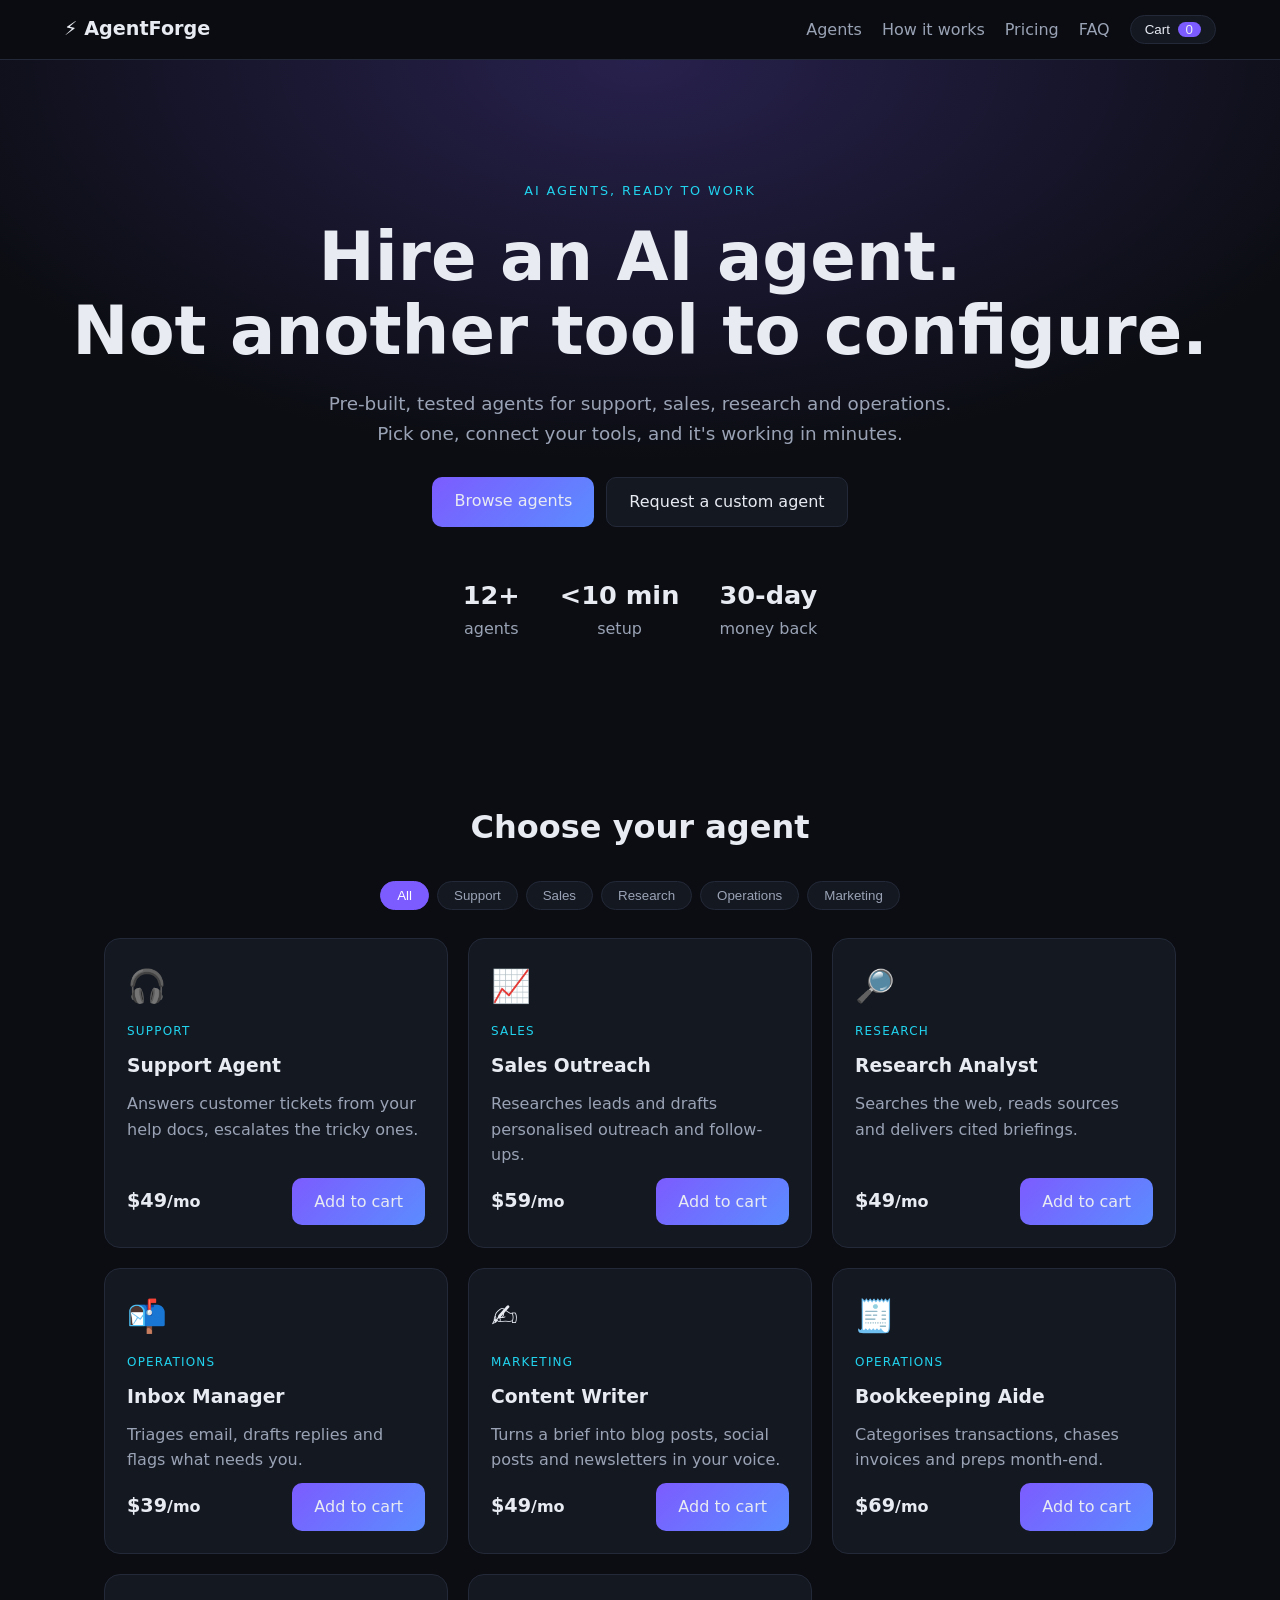
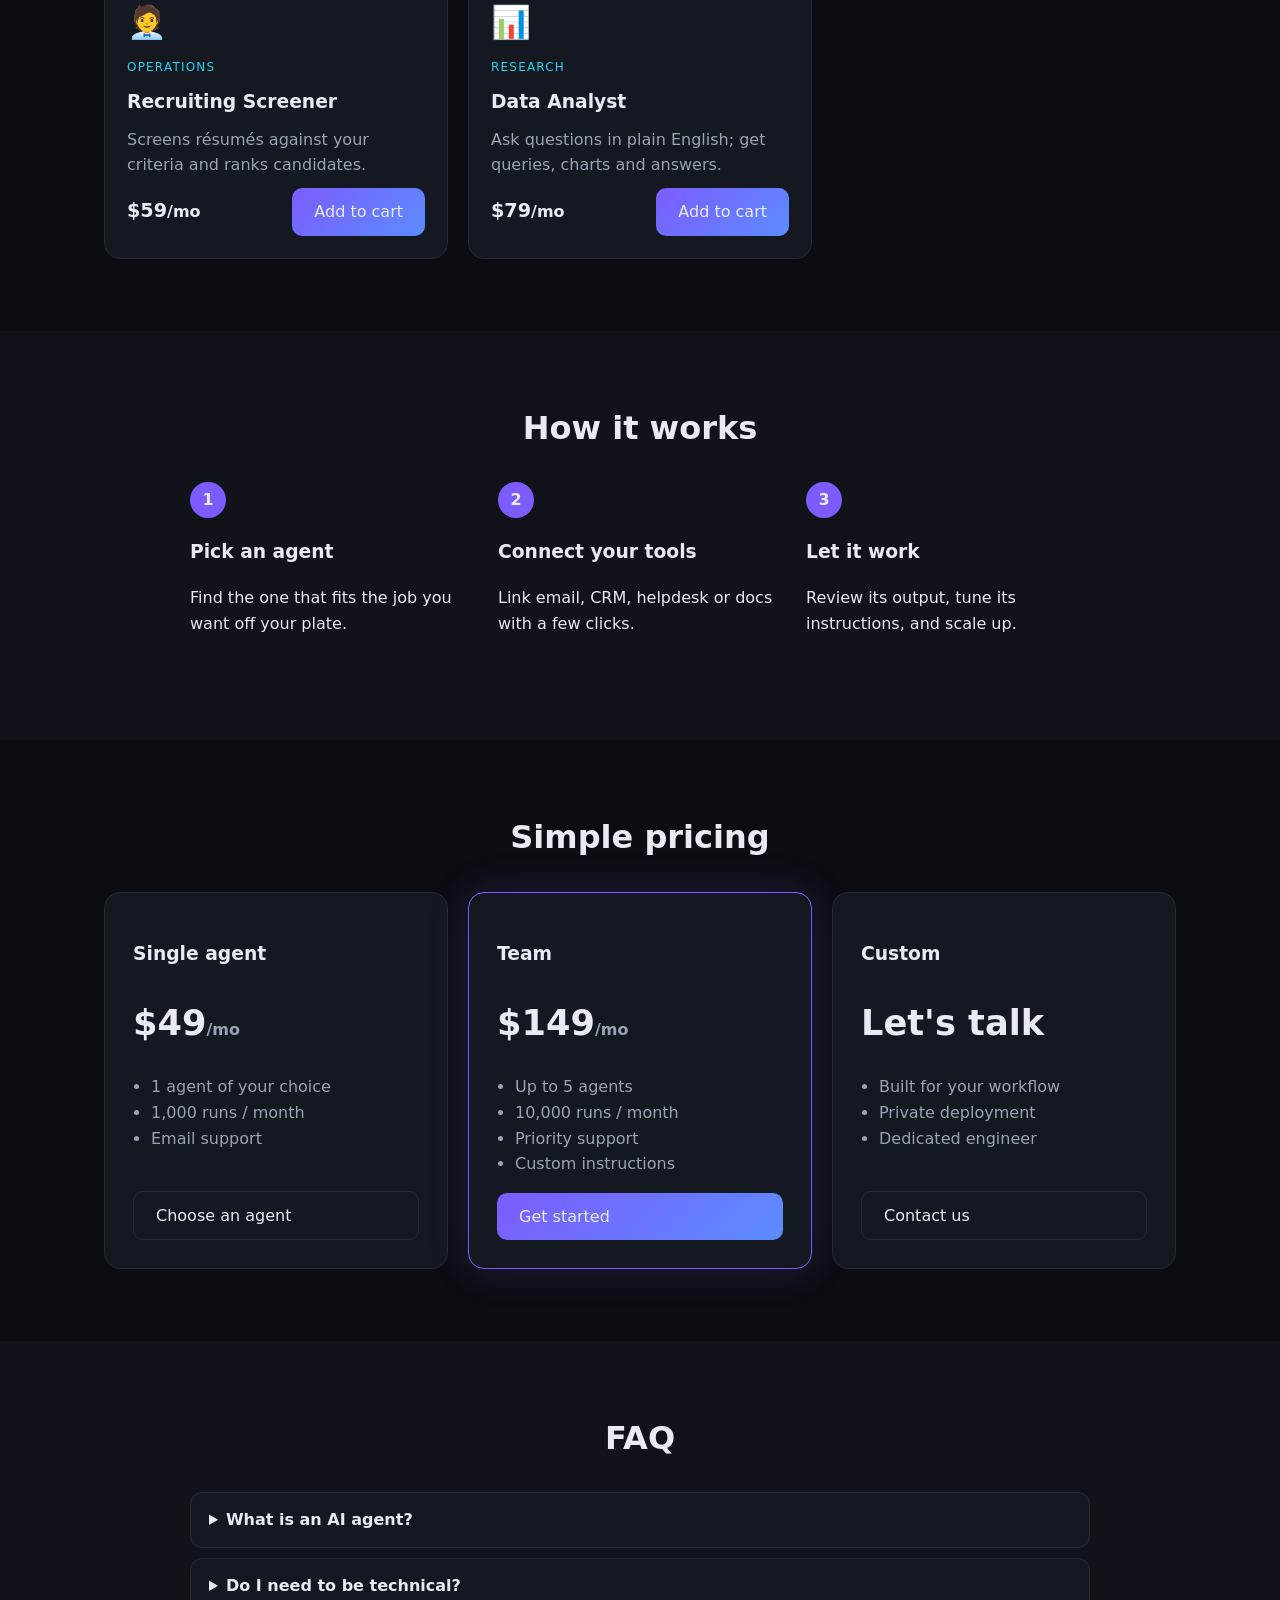
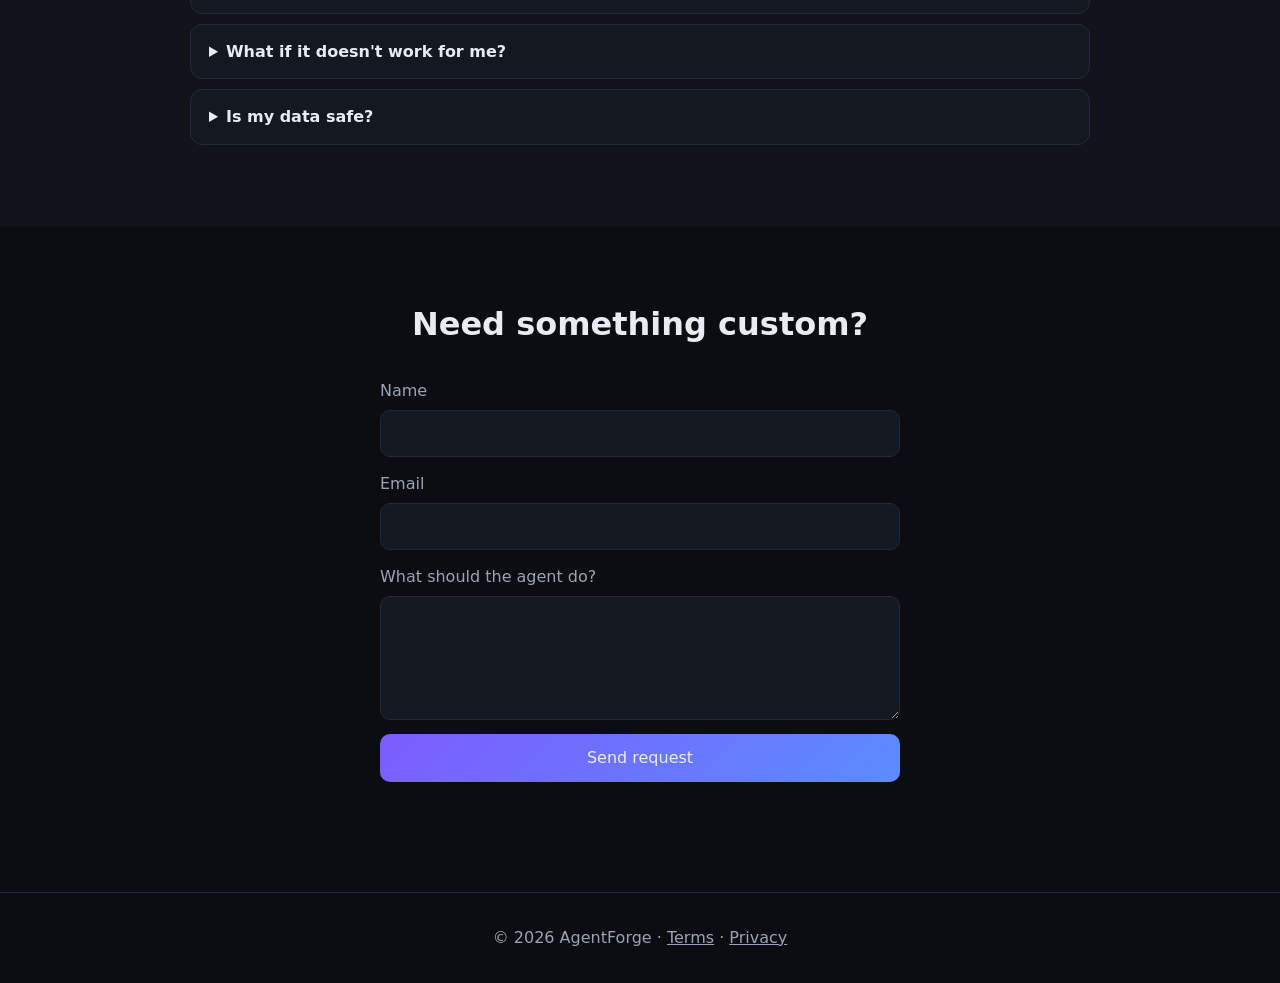
==== index.html @ 689aabd2 "Add AI agent storefront website Co-Authored-By: Claude Sonnet 5.5 <noreply@anthropic.com> Claude-Ses" ====
<!doctype html>
<html lang="en">
<head>
  <meta charset="utf-8">
  <meta name="viewport" content="width=device-width, initial-scale=1">
  <title>AgentForge — Ready-to-deploy AI agents</title>
  <meta name="description" content="Buy production-ready AI agents for support, sales, research and operations. Deploy in minutes.">
  <link rel="stylesheet" href="styles.css">
</head>
<body>
  <header class="nav">
    <a class="logo" href="#top">⚡ AgentForge</a>
    <nav>
      <a href="#agents">Agents</a>
      <a href="#how">How it works</a>
      <a href="#pricing">Pricing</a>
      <a href="#faq">FAQ</a>
      <button class="cart-btn" id="cartBtn" aria-label="Open cart">Cart <span id="cartCount">0</span></button>
    </nav>
  </header>

  <main id="top">
    <section class="hero">
      <p class="eyebrow">AI agents, ready to work</p>
      <h1>Hire an AI agent.<br>Not another tool to configure.</h1>
      <p class="lead">Pre-built, tested agents for support, sales, research and operations. Pick one, connect your tools, and it's working in minutes.</p>
      <div class="cta">
        <a class="btn primary" href="#agents">Browse agents</a>
        <a class="btn" href="#contact">Request a custom agent</a>
      </div>
      <ul class="stats">
        <li><strong>12+</strong> agents</li>
        <li><strong>&lt;10 min</strong> setup</li>
        <li><strong>30-day</strong> money back</li>
      </ul>
    </section>

    <section id="agents" class="section">
      <h2>Choose your agent</h2>
      <div class="filters" id="filters"></div>
      <div class="grid" id="grid"></div>
    </section>

    <section id="how" class="section alt">
      <h2>How it works</h2>
      <ol class="steps">
        <li><span>1</span><h3>Pick an agent</h3><p>Find the one that fits the job you want off your plate.</p></li>
        <li><span>2</span><h3>Connect your tools</h3><p>Link email, CRM, helpdesk or docs with a few clicks.</p></li>
        <li><span>3</span><h3>Let it work</h3><p>Review its output, tune its instructions, and scale up.</p></li>
      </ol>
    </section>

    <section id="pricing" class="section">
      <h2>Simple pricing</h2>
      <div class="plans">
        <article class="plan"><h3>Single agent</h3><p class="price">$49<small>/mo</small></p>
          <ul><li>1 agent of your choice</li><li>1,000 runs / month</li><li>Email support</li></ul>
          <a class="btn" href="#agents">Choose an agent</a></article>
        <article class="plan featured"><h3>Team</h3><p class="price">$149<small>/mo</small></p>
          <ul><li>Up to 5 agents</li><li>10,000 runs / month</li><li>Priority support</li><li>Custom instructions</li></ul>
          <a class="btn primary" href="#contact">Get started</a></article>
        <article class="plan"><h3>Custom</h3><p class="price">Let's talk</p>
          <ul><li>Built for your workflow</li><li>Private deployment</li><li>Dedicated engineer</li></ul>
          <a class="btn" href="#contact">Contact us</a></article>
      </div>
    </section>

    <section id="faq" class="section alt">
      <h2>FAQ</h2>
      <details><summary>What is an AI agent?</summary><p>Software that uses a language model to complete multi-step tasks on its own — reading a ticket, looking up an order, drafting and sending a reply — rather than just answering a single prompt.</p></details>
      <details><summary>Do I need to be technical?</summary><p>No. Setup is a guided form. For anything unusual, we'll help.</p></details>
      <details><summary>What if it doesn't work for me?</summary><p>Every purchase has a 30-day money-back guarantee.</p></details>
      <details><summary>Is my data safe?</summary><p>Your data is encrypted in transit and at rest and is never used to train models.</p></details>
    </section>

    <section id="contact" class="section">
      <h2>Need something custom?</h2>
      <form id="contactForm" class="form" action="https://formspree.io/f/YOUR_FORM_ID" method="POST">
        <label>Name <input name="name" required></label>
        <label>Email <input type="email" name="email" required></label>
        <label>What should the agent do? <textarea name="message" rows="4" required></textarea></label>
        <button class="btn primary" type="submit">Send request</button>
        <p class="note" id="formNote" role="status"></p>
      </form>
    </section>
  </main>

  <footer class="footer">© <span id="year"></span> AgentForge · <a href="#">Terms</a> · <a href="#">Privacy</a></footer>

  <aside class="drawer" id="drawer" aria-hidden="true">
    <div class="drawer-head"><h3>Your cart</h3><button id="closeCart" aria-label="Close cart">✕</button></div>
    <ul id="cartItems"></ul>
    <div class="drawer-foot">
      <p>Total: <strong id="cartTotal">$0</strong>/mo</p>
      <button class="btn primary" id="checkout">Checkout</button>
    </div>
  </aside>
  <div class="scrim" id="scrim"></div>

  <script src="app.js"></script>
</body>
</html>
---- styles.css ----
:root{--bg:#0b0d12;--panel:#141821;--alt:#10131a;--text:#e8ebf2;--muted:#9aa3b5;--accent:#7c5cff;--accent2:#22d3ee;--border:#232938}
*{box-sizing:border-box}
html{scroll-behavior:smooth}
body{margin:0;font:16px/1.6 system-ui,-apple-system,Segoe UI,Roboto,sans-serif;background:var(--bg);color:var(--text)}
a{color:inherit}
.nav{position:sticky;top:0;z-index:20;display:flex;justify-content:space-between;align-items:center;padding:14px 5vw;background:rgba(11,13,18,.85);backdrop-filter:blur(10px);border-bottom:1px solid var(--border)}
.nav nav{display:flex;gap:20px;align-items:center}
.nav nav a{text-decoration:none;color:var(--muted)}
.nav nav a:hover{color:var(--text)}
.logo{font-weight:700;text-decoration:none;font-size:1.2rem}
.cart-btn{background:var(--panel);color:var(--text);border:1px solid var(--border);border-radius:999px;padding:6px 14px;cursor:pointer}
.cart-btn span{background:var(--accent);border-radius:999px;padding:0 8px;margin-left:4px}
.hero{text-align:center;padding:12vh 5vw 8vh;background:radial-gradient(60% 60% at 50% 0,rgba(124,92,255,.25),transparent)}
.eyebrow{color:var(--accent2);text-transform:uppercase;letter-spacing:.15em;font-size:.8rem}
h1{font-size:clamp(2.2rem,6vw,4.2rem);line-height:1.1;margin:.3em 0}
.lead{max-width:640px;margin:0 auto 1.6em;color:var(--muted);font-size:1.15rem}
.cta{display:flex;gap:12px;justify-content:center;flex-wrap:wrap}
.btn{display:inline-block;padding:11px 22px;border-radius:10px;border:1px solid var(--border);background:var(--panel);color:var(--text);text-decoration:none;font:inherit;cursor:pointer}
.btn:hover{border-color:var(--accent)}
.btn.primary{background:linear-gradient(135deg,var(--accent),#5b8cff);border:0}
.stats{list-style:none;display:flex;gap:40px;justify-content:center;padding:0;margin-top:48px;color:var(--muted);flex-wrap:wrap}
.stats strong{display:block;font-size:1.6rem;color:var(--text)}
.section{padding:72px 5vw;max-width:1200px;margin:0 auto}
.section.alt{max-width:none;background:var(--alt)}
.section.alt>*{max-width:900px;margin-left:auto;margin-right:auto}
h2{font-size:2rem;margin:0 0 28px;text-align:center}
.filters{display:flex;gap:8px;justify-content:center;flex-wrap:wrap;margin-bottom:28px}
.chip{background:var(--panel);color:var(--muted);border:1px solid var(--border);border-radius:999px;padding:6px 16px;cursor:pointer}
.chip.active{background:var(--accent);color:#fff;border-color:var(--accent)}
.grid{display:grid;grid-template-columns:repeat(auto-fill,minmax(260px,1fr));gap:20px}
.card{background:var(--panel);border:1px solid var(--border);border-radius:16px;padding:22px;display:flex;flex-direction:column;gap:10px;transition:.2s}
.card:hover{transform:translateY(-3px);border-color:var(--accent)}
.card .icon{font-size:2rem}
.card h3{margin:0}
.card p{margin:0;color:var(--muted);flex:1}
.tag{font-size:.75rem;color:var(--accent2);text-transform:uppercase;letter-spacing:.1em}
.card footer{display:flex;justify-content:space-between;align-items:center}
.card .price{font-weight:700;font-size:1.2rem}
.steps{list-style:none;padding:0;display:grid;grid-template-columns:repeat(auto-fit,minmax(220px,1fr));gap:24px}
.steps span{display:inline-grid;place-items:center;width:36px;height:36px;border-radius:50%;background:var(--accent);font-weight:700}
.plans{display:grid;grid-template-columns:repeat(auto-fit,minmax(250px,1fr));gap:20px}
.plan{background:var(--panel);border:1px solid var(--border);border-radius:16px;padding:28px;display:flex;flex-direction:column}
.plan.featured{border-color:var(--accent);box-shadow:0 0 40px rgba(124,92,255,.2)}
.plan .price{font-size:2.2rem;font-weight:700;margin:.2em 0}
.plan small{font-size:1rem;color:var(--muted)}
.plan ul{padding-left:18px;color:var(--muted);flex:1}
details{background:var(--panel);border:1px solid var(--border);border-radius:12px;padding:14px 18px;margin-bottom:10px}
summary{cursor:pointer;font-weight:600}
.form{max-width:520px;margin:0 auto;display:grid;gap:14px}
label{display:grid;gap:6px;color:var(--muted)}
input,textarea{background:var(--panel);border:1px solid var(--border);border-radius:10px;padding:10px 12px;color:var(--text);font:inherit}
input:focus,textarea:focus{outline:2px solid var(--accent);border-color:transparent}
.note{margin:0;min-height:1.5em;color:var(--accent2)}
.footer{text-align:center;padding:32px;color:var(--muted);border-top:1px solid var(--border)}
.drawer{position:fixed;top:0;right:0;height:100%;width:min(380px,100%);background:var(--panel);border-left:1px solid var(--border);z-index:40;transform:translateX(100%);transition:.25s;display:flex;flex-direction:column;padding:20px}
.drawer.open{transform:none}
.drawer-head{display:flex;justify-content:space-between;align-items:center}
.drawer-head button{background:none;border:0;color:var(--text);font-size:1.2rem;cursor:pointer}
.drawer ul{list-style:none;padding:0;flex:1;overflow:auto}
.drawer li{display:flex;justify-content:space-between;gap:8px;padding:10px 0;border-bottom:1px solid var(--border)}
.drawer li button{background:none;border:0;color:var(--muted);cursor:pointer}
.drawer-foot .btn{width:100%}
.scrim{position:fixed;inset:0;background:rgba(0,0,0,.5);z-index:30;opacity:0;pointer-events:none;transition:.25s}
.scrim.show{opacity:1;pointer-events:auto}
@media(max-width:640px){.nav nav a{display:none}}
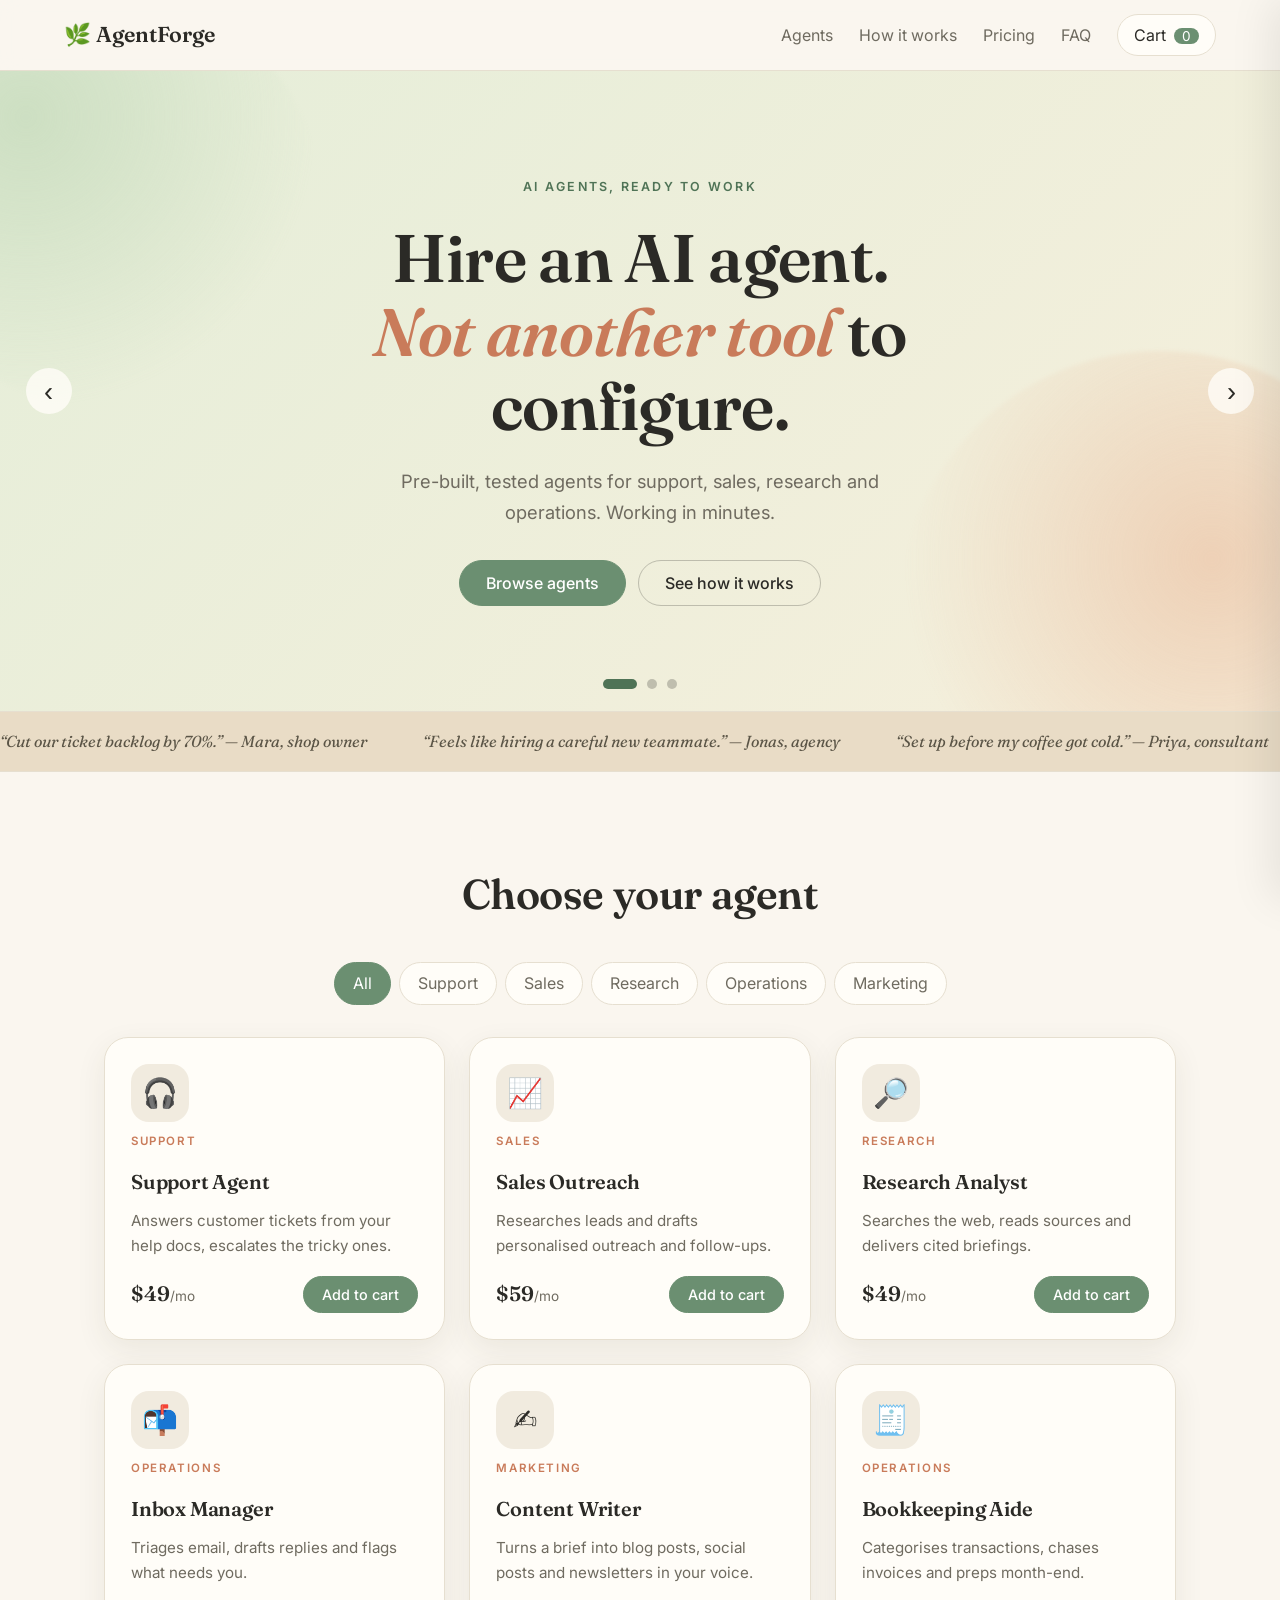
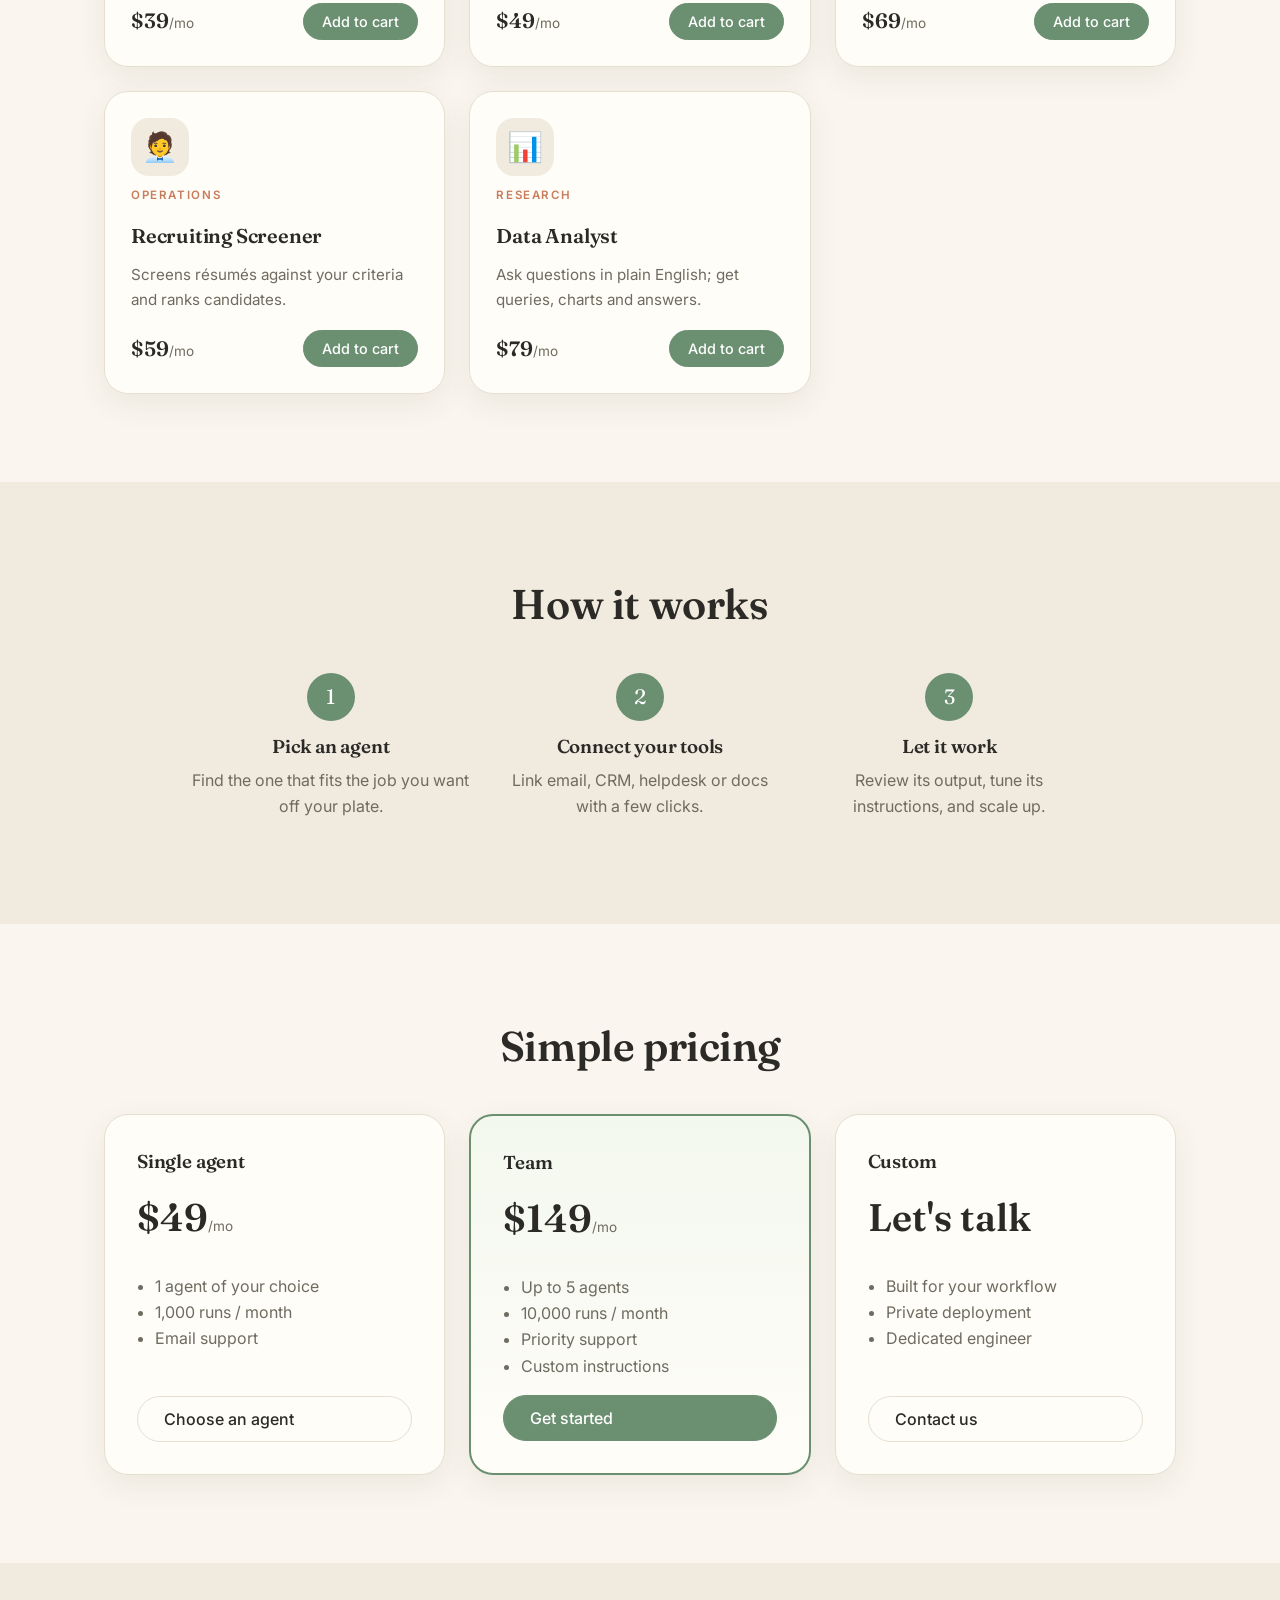
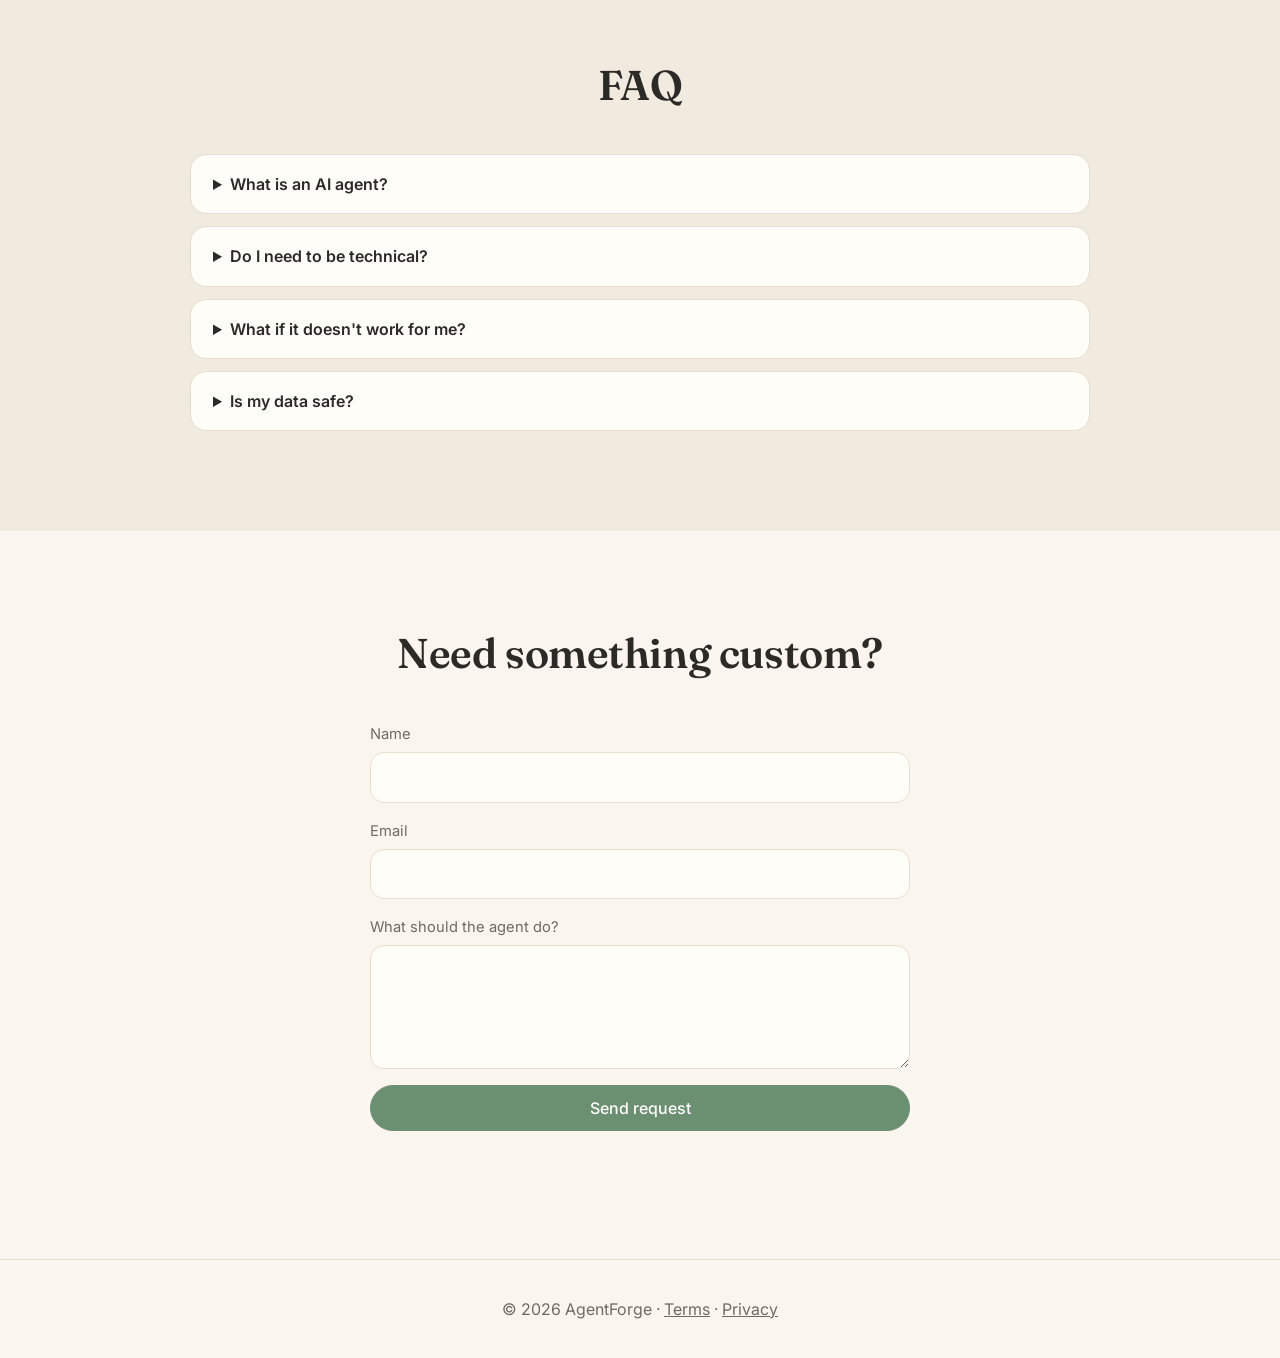
==== commit edd67ec8: "Redesign with natural palette, moving hero slider, marquee and scroll reveals Co-Authored-By: Claude" ====
--- a/index.html
+++ b/index.html
@@ -5,11 +5,13 @@
   <meta name="viewport" content="width=device-width, initial-scale=1">
   <title>AgentForge — Ready-to-deploy AI agents</title>
   <meta name="description" content="Buy production-ready AI agents for support, sales, research and operations. Deploy in minutes.">
+  <link rel="preconnect" href="https://fonts.googleapis.com">
+  <link href="https://fonts.googleapis.com/css2?family=Fraunces:opsz,wght@9..144,400;9..144,600&family=Inter:wght@400;500;600&display=swap" rel="stylesheet">
   <link rel="stylesheet" href="styles.css">
 </head>
 <body>
   <header class="nav">
-    <a class="logo" href="#top">⚡ AgentForge</a>
+    <a class="logo" href="#top">🌿 AgentForge</a>
     <nav>
       <a href="#agents">Agents</a>
       <a href="#how">How it works</a>
@@ -20,28 +22,61 @@
   </header>
 
   <main id="top">
-    <section class="hero">
-      <p class="eyebrow">AI agents, ready to work</p>
-      <h1>Hire an AI agent.<br>Not another tool to configure.</h1>
-      <p class="lead">Pre-built, tested agents for support, sales, research and operations. Pick one, connect your tools, and it's working in minutes.</p>
-      <div class="cta">
-        <a class="btn primary" href="#agents">Browse agents</a>
-        <a class="btn" href="#contact">Request a custom agent</a>
+    <section class="slider" id="slider" aria-roledescription="carousel" aria-label="Featured">
+      <div class="slides">
+        <div class="slide s1 active">
+          <div class="blob b1"></div><div class="blob b2"></div>
+          <div class="slide-inner">
+            <p class="eyebrow">AI agents, ready to work</p>
+            <h1>Hire an AI agent.<br><em>Not another tool</em> to configure.</h1>
+            <p class="lead">Pre-built, tested agents for support, sales, research and operations. Working in minutes.</p>
+            <div class="cta"><a class="btn primary" href="#agents">Browse agents</a><a class="btn ghost" href="#how">See how it works</a></div>
+          </div>
+        </div>
+        <div class="slide s2">
+          <div class="blob b1"></div><div class="blob b2"></div>
+          <div class="slide-inner">
+            <p class="eyebrow">Gentle on your time</p>
+            <h1>Let the busywork<br><em>grow quietly</em> in the background.</h1>
+            <p class="lead">Inbox triage, bookkeeping, outreach and research — handled while you focus on the work you love.</p>
+            <div class="cta"><a class="btn primary" href="#pricing">View pricing</a></div>
+          </div>
+        </div>
+        <div class="slide s3">
+          <div class="blob b1"></div><div class="blob b2"></div>
+          <div class="slide-inner">
+            <p class="eyebrow">Made for you</p>
+            <h1>Need something<br><em>one of a kind?</em></h1>
+            <p class="lead">We'll shape a custom agent around your workflow, your tools and your voice.</p>
+            <div class="cta"><a class="btn primary" href="#contact">Request a custom agent</a></div>
+          </div>
+        </div>
       </div>
-      <ul class="stats">
-        <li><strong>12+</strong> agents</li>
-        <li><strong>&lt;10 min</strong> setup</li>
-        <li><strong>30-day</strong> money back</li>
-      </ul>
+      <button class="arrow prev" aria-label="Previous slide">‹</button>
+      <button class="arrow next" aria-label="Next slide">›</button>
+      <div class="dots" id="dots"></div>
     </section>
 
-    <section id="agents" class="section">
+    <div class="marquee reveal" aria-label="What customers say">
+      <div class="track">
+        <span>“Cut our ticket backlog by 70%.” — Mara, shop owner</span>
+        <span>“Feels like hiring a careful new teammate.” — Jonas, agency</span>
+        <span>“Set up before my coffee got cold.” — Priya, consultant</span>
+        <span>“Our month-end close takes an hour now.” — Tom, bookkeeper</span>
+        <span>“Cut our ticket backlog by 70%.” — Mara, shop owner</span>
+        <span>“Feels like hiring a careful new teammate.” — Jonas, agency</span>
+        <span>“Set up before my coffee got cold.” — Priya, consultant</span>
+        <span>“Our month-end close takes an hour now.” — Tom, bookkeeper</span>
+      </div>
+    </div>
+
+    <section id="agents" class="section reveal">
       <h2>Choose your agent</h2>
       <div class="filters" id="filters"></div>
       <div class="grid" id="grid"></div>
     </section>
 
-    <section id="how" class="section alt">
+    <section id="how" class="section alt reveal">
       <h2>How it works</h2>
       <ol class="steps">
         <li><span>1</span><h3>Pick an agent</h3><p>Find the one that fits the job you want off your plate.</p></li>
@@ -50,7 +85,7 @@
       </ol>
     </section>
 
-    <section id="pricing" class="section">
+    <section id="pricing" class="section reveal">
       <h2>Simple pricing</h2>
       <div class="plans">
         <article class="plan"><h3>Single agent</h3><p class="price">$49<small>/mo</small></p>
@@ -65,7 +100,7 @@
       </div>
     </section>
 
-    <section id="faq" class="section alt">
+    <section id="faq" class="section alt reveal">
       <h2>FAQ</h2>
       <details><summary>What is an AI agent?</summary><p>Software that uses a language model to complete multi-step tasks on its own — reading a ticket, looking up an order, drafting and sending a reply — rather than just answering a single prompt.</p></details>
       <details><summary>Do I need to be technical?</summary><p>No. Setup is a guided form. For anything unusual, we'll help.</p></details>
@@ -73,7 +108,7 @@
       <details><summary>Is my data safe?</summary><p>Your data is encrypted in transit and at rest and is never used to train models.</p></details>
     </section>
 
-    <section id="contact" class="section">
+    <section id="contact" class="section reveal">
       <h2>Need something custom?</h2>
       <form id="contactForm" class="form" action="https://formspree.io/f/YOUR_FORM_ID" method="POST">
         <label>Name <input name="name" required></label>
--- a/styles.css
+++ b/styles.css
@@ -1,65 +1,107 @@
-:root{--bg:#0b0d12;--panel:#141821;--alt:#10131a;--text:#e8ebf2;--muted:#9aa3b5;--accent:#7c5cff;--accent2:#22d3ee;--border:#232938}
+:root{--bg:#faf6ef;--paper:#fffdf8;--alt:#f1ebdf;--text:#2b2a26;--muted:#6f6b60;--sage:#6b8f71;--sage-d:#4f7356;--clay:#c97b5a;--sand:#e9dcc6;--border:#e6dfd0;--shadow:0 10px 30px rgba(70,60,40,.08)}
 *{box-sizing:border-box}
 html{scroll-behavior:smooth}
-body{margin:0;font:16px/1.6 system-ui,-apple-system,Segoe UI,Roboto,sans-serif;background:var(--bg);color:var(--text)}
+body{margin:0;font:16px/1.65 Inter,system-ui,sans-serif;background:var(--bg);color:var(--text)}
 a{color:inherit}
-.nav{position:sticky;top:0;z-index:20;display:flex;justify-content:space-between;align-items:center;padding:14px 5vw;background:rgba(11,13,18,.85);backdrop-filter:blur(10px);border-bottom:1px solid var(--border)}
-.nav nav{display:flex;gap:20px;align-items:center}
-.nav nav a{text-decoration:none;color:var(--muted)}
-.nav nav a:hover{color:var(--text)}
-.logo{font-weight:700;text-decoration:none;font-size:1.2rem}
-.cart-btn{background:var(--panel);color:var(--text);border:1px solid var(--border);border-radius:999px;padding:6px 14px;cursor:pointer}
-.cart-btn span{background:var(--accent);border-radius:999px;padding:0 8px;margin-left:4px}
-.hero{text-align:center;padding:12vh 5vw 8vh;background:radial-gradient(60% 60% at 50% 0,rgba(124,92,255,.25),transparent)}
-.eyebrow{color:var(--accent2);text-transform:uppercase;letter-spacing:.15em;font-size:.8rem}
-h1{font-size:clamp(2.2rem,6vw,4.2rem);line-height:1.1;margin:.3em 0}
-.lead{max-width:640px;margin:0 auto 1.6em;color:var(--muted);font-size:1.15rem}
+h1,h2,h3{font-family:Fraunces,Georgia,serif;font-weight:600;letter-spacing:-.01em}
+em{font-style:italic;color:var(--clay)}
+.nav{position:sticky;top:0;z-index:20;display:flex;justify-content:space-between;align-items:center;padding:14px 5vw;background:rgba(250,246,239,.85);backdrop-filter:blur(12px);border-bottom:1px solid var(--border)}
+.nav nav{display:flex;gap:26px;align-items:center}
+.nav nav a{text-decoration:none;color:var(--muted);transition:.2s}
+.nav nav a:hover{color:var(--sage-d)}
+.logo{font-family:Fraunces,serif;font-weight:600;text-decoration:none;font-size:1.35rem}
+.cart-btn{background:var(--paper);color:var(--text);border:1px solid var(--border);border-radius:999px;padding:7px 16px;cursor:pointer;font:inherit}
+.cart-btn span{background:var(--sage);color:#fff;border-radius:999px;padding:0 8px;margin-left:4px;font-size:.85rem}
+/* slider */
+.slider{position:relative;height:min(78vh,640px);min-height:480px;overflow:hidden}
+.slide{position:absolute;inset:0;display:grid;place-items:center;text-align:center;padding:0 8vw;opacity:0;transform:scale(1.04);transition:opacity 1s ease,transform 6s ease;pointer-events:none}
+.slide.active{opacity:1;transform:scale(1);pointer-events:auto}
+.s1{background:linear-gradient(135deg,#e5eed9,#f6efdc)}
+.s2{background:linear-gradient(135deg,#f7e4d6,#f3ead6)}
+.s3{background:linear-gradient(135deg,#dfe9e6,#efe6d4)}
+.blob{position:absolute;border-radius:50%;filter:blur(2px);opacity:.55;animation:float 14s ease-in-out infinite}
+.b1{width:420px;height:420px;left:-100px;top:-80px;background:radial-gradient(circle at 30% 30%,#b9d3b0,transparent 70%)}
+.b2{width:520px;height:520px;right:-140px;bottom:-160px;background:radial-gradient(circle at 60% 40%,#e9b898,transparent 70%);animation-delay:-6s}
+@keyframes float{50%{transform:translate(30px,-24px) scale(1.08)}}
+.slide-inner{position:relative;max-width:760px}
+.slide.active .slide-inner>*{animation:rise .9s both}
+.slide.active .slide-inner>*:nth-child(2){animation-delay:.12s}
+.slide.active .slide-inner>*:nth-child(3){animation-delay:.24s}
+.slide.active .slide-inner>*:nth-child(4){animation-delay:.36s}
+@keyframes rise{from{opacity:0;transform:translateY(22px)}}
+.eyebrow{color:var(--sage-d);text-transform:uppercase;letter-spacing:.18em;font-size:.78rem;font-weight:600;margin:0}
+h1{font-size:clamp(2.2rem,5.6vw,4.2rem);line-height:1.1;margin:.35em 0}
+.lead{max-width:560px;margin:0 auto 1.8em;color:var(--muted);font-size:1.15rem}
 .cta{display:flex;gap:12px;justify-content:center;flex-wrap:wrap}
-.btn{display:inline-block;padding:11px 22px;border-radius:10px;border:1px solid var(--border);background:var(--panel);color:var(--text);text-decoration:none;font:inherit;cursor:pointer}
-.btn:hover{border-color:var(--accent)}
-.btn.primary{background:linear-gradient(135deg,var(--accent),#5b8cff);border:0}
-.stats{list-style:none;display:flex;gap:40px;justify-content:center;padding:0;margin-top:48px;color:var(--muted);flex-wrap:wrap}
-.stats strong{display:block;font-size:1.6rem;color:var(--text)}
-.section{padding:72px 5vw;max-width:1200px;margin:0 auto}
+.btn{display:inline-block;padding:12px 26px;border-radius:999px;border:1px solid var(--border);background:var(--paper);color:var(--text);text-decoration:none;font:500 1rem Inter,sans-serif;cursor:pointer;transition:.25s}
+.btn:hover{transform:translateY(-2px);box-shadow:var(--shadow)}
+.btn.primary{background:var(--sage);border-color:var(--sage);color:#fff}
+.btn.primary:hover{background:var(--sage-d)}
+.btn.ghost{background:transparent;border-color:rgba(43,42,38,.25)}
+.arrow{position:absolute;top:50%;transform:translateY(-50%);width:46px;height:46px;border-radius:50%;border:0;background:rgba(255,253,248,.8);font-size:1.7rem;line-height:1;cursor:pointer;color:var(--text);transition:.2s;z-index:3}
+.arrow:hover{background:#fff;box-shadow:var(--shadow)}
+.prev{left:2vw}.next{right:2vw}
+.dots{position:absolute;bottom:22px;left:0;right:0;display:flex;gap:10px;justify-content:center;z-index:3}
+.dots button{width:10px;height:10px;border-radius:999px;border:0;background:rgba(43,42,38,.25);cursor:pointer;padding:0;transition:.3s}
+.dots button.on{width:34px;background:var(--sage-d)}
+/* marquee */
+.marquee{overflow:hidden;background:var(--sand);padding:16px 0;border-block:1px solid var(--border)}
+.track{display:flex;gap:56px;width:max-content;animation:scroll 40s linear infinite;font-family:Fraunces,serif;font-style:italic;color:#5a5446}
+.marquee:hover .track{animation-play-state:paused}
+@keyframes scroll{to{transform:translateX(-50%)}}
+.track span{white-space:nowrap}
+/* sections */
+.section{padding:88px 5vw;max-width:1200px;margin:0 auto}
 .section.alt{max-width:none;background:var(--alt)}
 .section.alt>*{max-width:900px;margin-left:auto;margin-right:auto}
-h2{font-size:2rem;margin:0 0 28px;text-align:center}
-.filters{display:flex;gap:8px;justify-content:center;flex-wrap:wrap;margin-bottom:28px}
-.chip{background:var(--panel);color:var(--muted);border:1px solid var(--border);border-radius:999px;padding:6px 16px;cursor:pointer}
-.chip.active{background:var(--accent);color:#fff;border-color:var(--accent)}
-.grid{display:grid;grid-template-columns:repeat(auto-fill,minmax(260px,1fr));gap:20px}
-.card{background:var(--panel);border:1px solid var(--border);border-radius:16px;padding:22px;display:flex;flex-direction:column;gap:10px;transition:.2s}
-.card:hover{transform:translateY(-3px);border-color:var(--accent)}
-.card .icon{font-size:2rem}
-.card h3{margin:0}
-.card p{margin:0;color:var(--muted);flex:1}
-.tag{font-size:.75rem;color:var(--accent2);text-transform:uppercase;letter-spacing:.1em}
-.card footer{display:flex;justify-content:space-between;align-items:center}
-.card .price{font-weight:700;font-size:1.2rem}
-.steps{list-style:none;padding:0;display:grid;grid-template-columns:repeat(auto-fit,minmax(220px,1fr));gap:24px}
-.steps span{display:inline-grid;place-items:center;width:36px;height:36px;border-radius:50%;background:var(--accent);font-weight:700}
-.plans{display:grid;grid-template-columns:repeat(auto-fit,minmax(250px,1fr));gap:20px}
-.plan{background:var(--panel);border:1px solid var(--border);border-radius:16px;padding:28px;display:flex;flex-direction:column}
-.plan.featured{border-color:var(--accent);box-shadow:0 0 40px rgba(124,92,255,.2)}
-.plan .price{font-size:2.2rem;font-weight:700;margin:.2em 0}
-.plan small{font-size:1rem;color:var(--muted)}
+h2{font-size:clamp(1.8rem,3.5vw,2.6rem);margin:0 0 34px;text-align:center}
+.reveal{opacity:0;transform:translateY(30px);transition:opacity .9s ease,transform .9s ease}
+.reveal.in{opacity:1;transform:none}
+.filters{display:flex;gap:8px;justify-content:center;flex-wrap:wrap;margin-bottom:32px}
+.chip{background:var(--paper);color:var(--muted);border:1px solid var(--border);border-radius:999px;padding:7px 18px;cursor:pointer;font:inherit;transition:.2s}
+.chip:hover{border-color:var(--sage)}
+.chip.active{background:var(--sage);color:#fff;border-color:var(--sage)}
+.grid{display:grid;grid-template-columns:repeat(auto-fill,minmax(260px,1fr));gap:24px}
+.card{background:var(--paper);border:1px solid var(--border);border-radius:24px;padding:26px;display:flex;flex-direction:column;gap:10px;box-shadow:var(--shadow);transition:.3s;animation:rise .6s both}
+.card:hover{transform:translateY(-6px);box-shadow:0 18px 40px rgba(70,60,40,.14)}
+.card .icon{font-size:1.8rem;width:58px;height:58px;display:grid;place-items:center;border-radius:18px;background:var(--alt)}
+.card h3{margin:.2em 0 0;font-size:1.25rem}
+.card p{margin:0;color:var(--muted);flex:1;font-size:.95rem}
+.tag{font-size:.72rem;color:var(--clay);text-transform:uppercase;letter-spacing:.14em;font-weight:600}
+.card footer{display:flex;justify-content:space-between;align-items:center;margin-top:8px}
+.card .price{font-family:Fraunces,serif;font-weight:600;font-size:1.3rem}
+.card small,.plan small{color:var(--muted);font-family:Inter,sans-serif;font-size:.85rem;font-weight:400}
+.card .btn{padding:9px 18px;font-size:.9rem}
+.steps{list-style:none;padding:0;display:grid;grid-template-columns:repeat(auto-fit,minmax(220px,1fr));gap:28px;text-align:center}
+.steps span{display:inline-grid;place-items:center;width:48px;height:48px;border-radius:50%;background:var(--sage);color:#fff;font-family:Fraunces,serif;font-size:1.3rem}
+.steps h3{margin:.6em 0 .2em}.steps p{color:var(--muted);margin:0}
+.plans{display:grid;grid-template-columns:repeat(auto-fit,minmax(250px,1fr));gap:24px}
+.plan{background:var(--paper);border:1px solid var(--border);border-radius:24px;padding:32px;display:flex;flex-direction:column;box-shadow:var(--shadow);transition:.3s}
+.plan:hover{transform:translateY(-5px)}
+.plan.featured{border:2px solid var(--sage);background:linear-gradient(180deg,#f3f8ee,var(--paper))}
+.plan h3{margin:0}
+.plan .price{font-family:Fraunces,serif;font-size:2.4rem;font-weight:600;margin:.2em 0}
 .plan ul{padding-left:18px;color:var(--muted);flex:1}
-details{background:var(--panel);border:1px solid var(--border);border-radius:12px;padding:14px 18px;margin-bottom:10px}
+details{background:var(--paper);border:1px solid var(--border);border-radius:16px;padding:16px 22px;margin-bottom:12px;transition:.2s}
+details[open]{box-shadow:var(--shadow)}
 summary{cursor:pointer;font-weight:600}
-.form{max-width:520px;margin:0 auto;display:grid;gap:14px}
-label{display:grid;gap:6px;color:var(--muted)}
-input,textarea{background:var(--panel);border:1px solid var(--border);border-radius:10px;padding:10px 12px;color:var(--text);font:inherit}
-input:focus,textarea:focus{outline:2px solid var(--accent);border-color:transparent}
-.note{margin:0;min-height:1.5em;color:var(--accent2)}
-.footer{text-align:center;padding:32px;color:var(--muted);border-top:1px solid var(--border)}
-.drawer{position:fixed;top:0;right:0;height:100%;width:min(380px,100%);background:var(--panel);border-left:1px solid var(--border);z-index:40;transform:translateX(100%);transition:.25s;display:flex;flex-direction:column;padding:20px}
+details p{color:var(--muted);margin:.6em 0 0}
+.form{max-width:540px;margin:0 auto;display:grid;gap:16px}
+label{display:grid;gap:6px;color:var(--muted);font-size:.92rem}
+input,textarea{background:var(--paper);border:1px solid var(--border);border-radius:14px;padding:12px 14px;color:var(--text);font:inherit}
+input:focus,textarea:focus{outline:2px solid var(--sage);border-color:transparent}
+.note{margin:0;min-height:1.5em;color:var(--sage-d)}
+.footer{text-align:center;padding:36px;color:var(--muted);border-top:1px solid var(--border)}
+.drawer{position:fixed;top:0;right:0;height:100%;width:min(380px,100%);background:var(--paper);border-left:1px solid var(--border);z-index:40;transform:translateX(100%);transition:.3s;display:flex;flex-direction:column;padding:22px;box-shadow:-10px 0 40px rgba(0,0,0,.08)}
 .drawer.open{transform:none}
 .drawer-head{display:flex;justify-content:space-between;align-items:center}
+.drawer-head h3{margin:0}
 .drawer-head button{background:none;border:0;color:var(--text);font-size:1.2rem;cursor:pointer}
 .drawer ul{list-style:none;padding:0;flex:1;overflow:auto}
-.drawer li{display:flex;justify-content:space-between;gap:8px;padding:10px 0;border-bottom:1px solid var(--border)}
+.drawer li{display:flex;justify-content:space-between;gap:8px;padding:12px 0;border-bottom:1px solid var(--border)}
 .drawer li button{background:none;border:0;color:var(--muted);cursor:pointer}
 .drawer-foot .btn{width:100%}
-.scrim{position:fixed;inset:0;background:rgba(0,0,0,.5);z-index:30;opacity:0;pointer-events:none;transition:.25s}
+.scrim{position:fixed;inset:0;background:rgba(43,42,38,.35);z-index:30;opacity:0;pointer-events:none;transition:.3s}
 .scrim.show{opacity:1;pointer-events:auto}
-@media(max-width:640px){.nav nav a{display:none}}
+@media(max-width:640px){.nav nav a{display:none}.arrow{display:none}}
+@media(prefers-reduced-motion:reduce){*{animation:none!important;transition:none!important}.reveal{opacity:1;transform:none}}
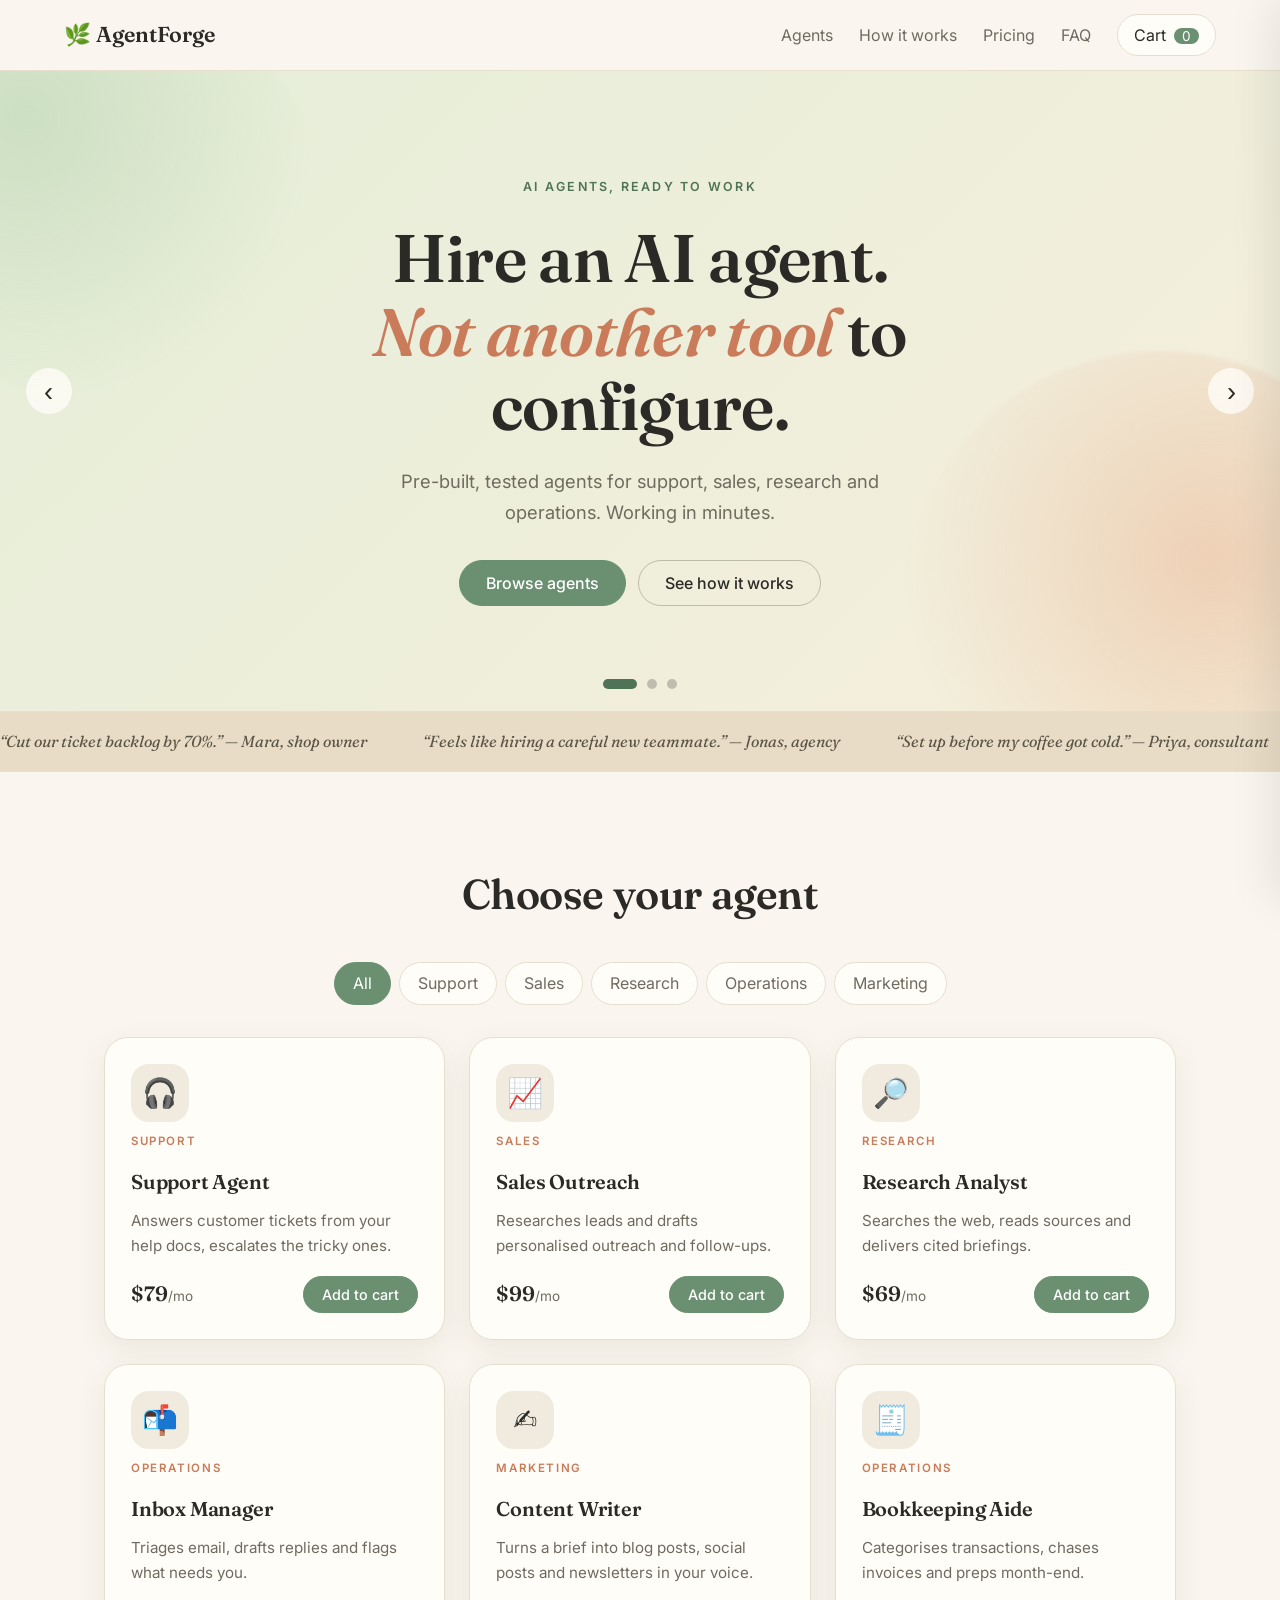
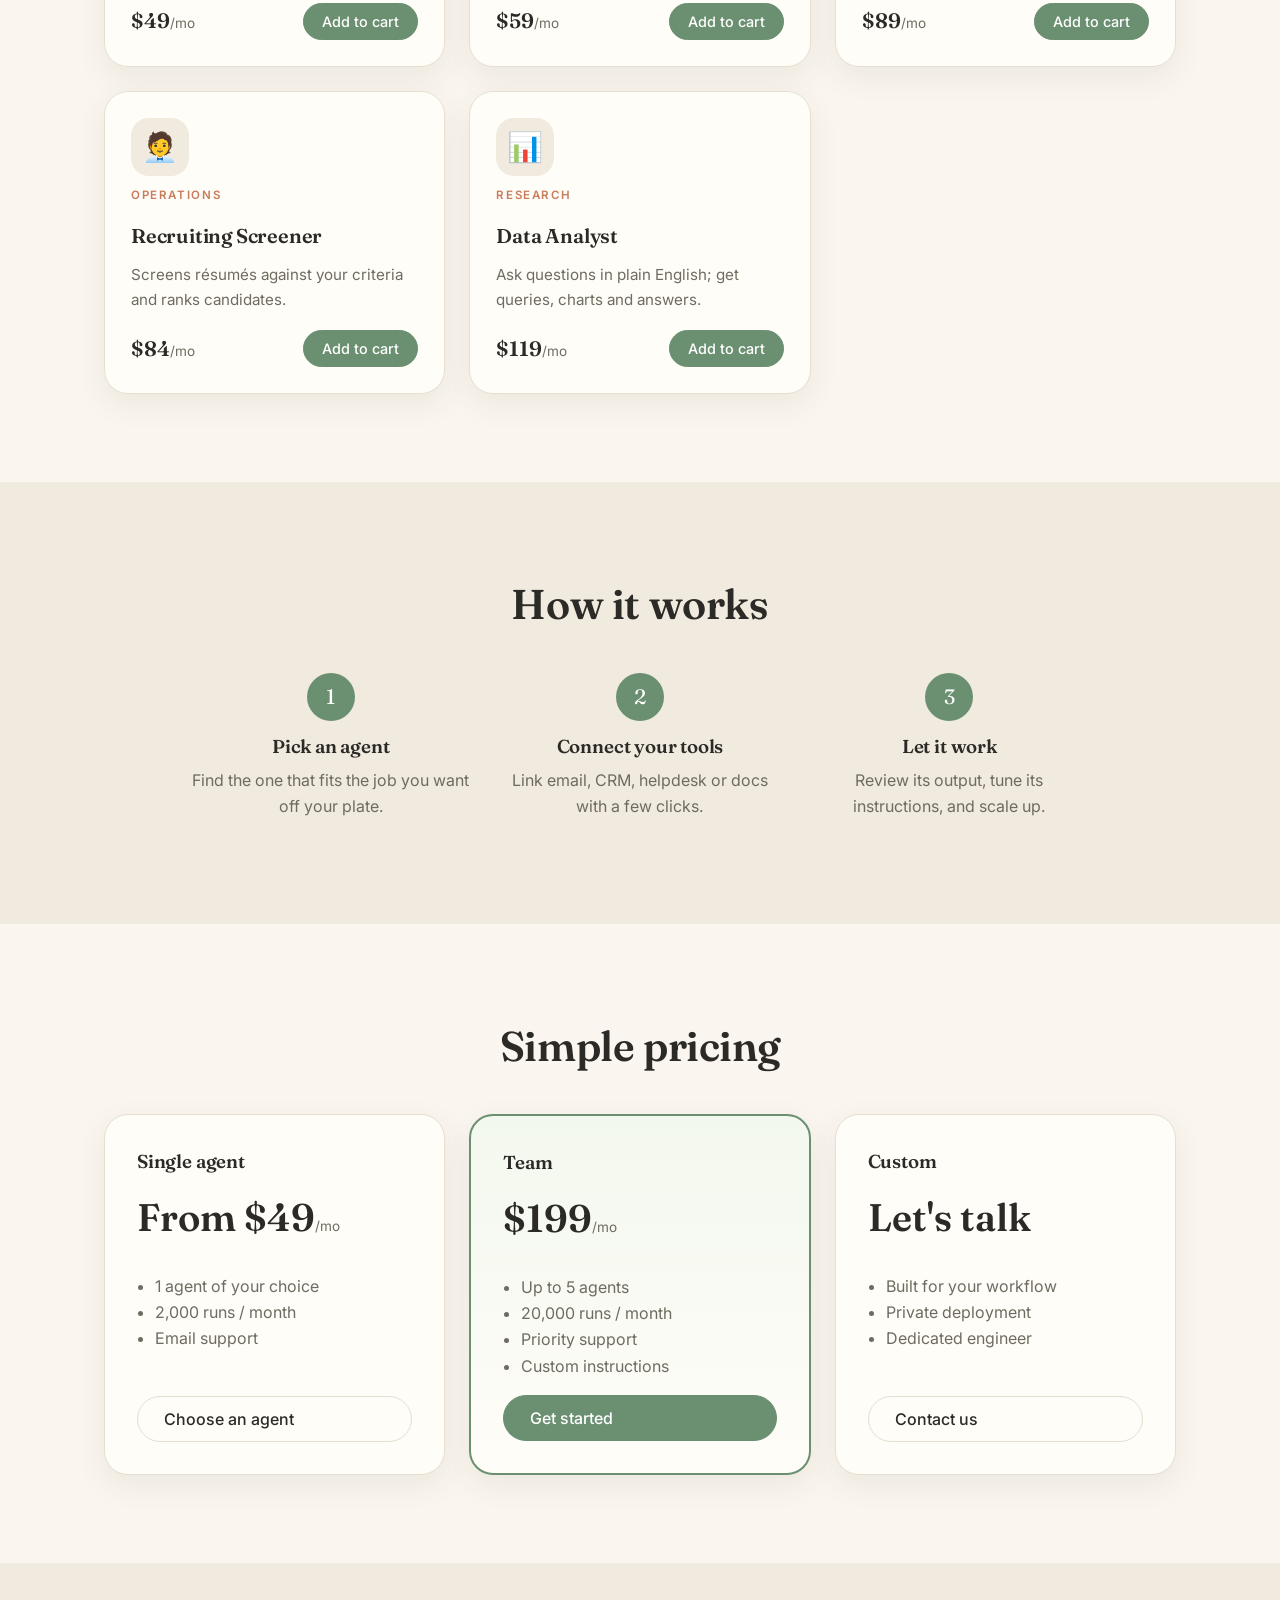
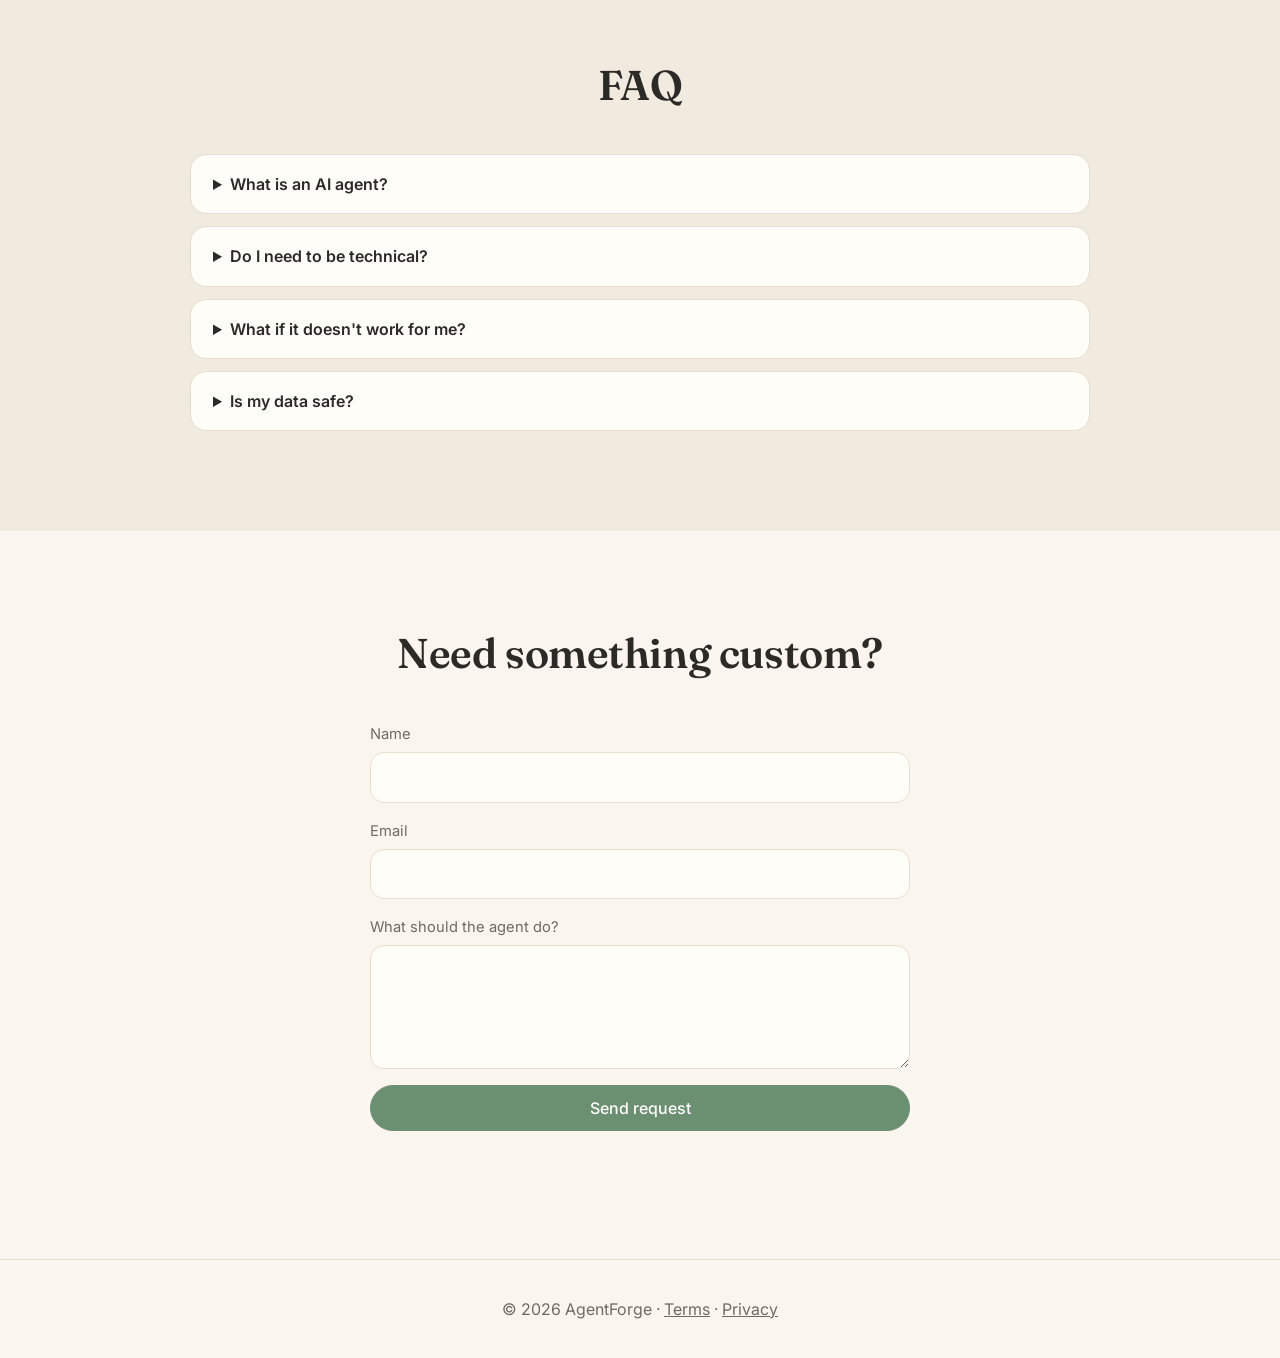
==== commit 02168cce: "Set agent and plan prices Co-Authored-By: Claude Sonnet 5.5 <noreply@anthropic.com> Claude-Session: " ====
--- a/index.html
+++ b/index.html
@@ -88,11 +88,11 @@
     <section id="pricing" class="section reveal">
       <h2>Simple pricing</h2>
       <div class="plans">
-        <article class="plan"><h3>Single agent</h3><p class="price">$49<small>/mo</small></p>
-          <ul><li>1 agent of your choice</li><li>1,000 runs / month</li><li>Email support</li></ul>
+        <article class="plan"><h3>Single agent</h3><p class="price">From $49<small>/mo</small></p>
+          <ul><li>1 agent of your choice</li><li>2,000 runs / month</li><li>Email support</li></ul>
           <a class="btn" href="#agents">Choose an agent</a></article>
-        <article class="plan featured"><h3>Team</h3><p class="price">$149<small>/mo</small></p>
-          <ul><li>Up to 5 agents</li><li>10,000 runs / month</li><li>Priority support</li><li>Custom instructions</li></ul>
+        <article class="plan featured"><h3>Team</h3><p class="price">$199<small>/mo</small></p>
+          <ul><li>Up to 5 agents</li><li>20,000 runs / month</li><li>Priority support</li><li>Custom instructions</li></ul>
           <a class="btn primary" href="#contact">Get started</a></article>
         <article class="plan"><h3>Custom</h3><p class="price">Let's talk</p>
           <ul><li>Built for your workflow</li><li>Private deployment</li><li>Dedicated engineer</li></ul>
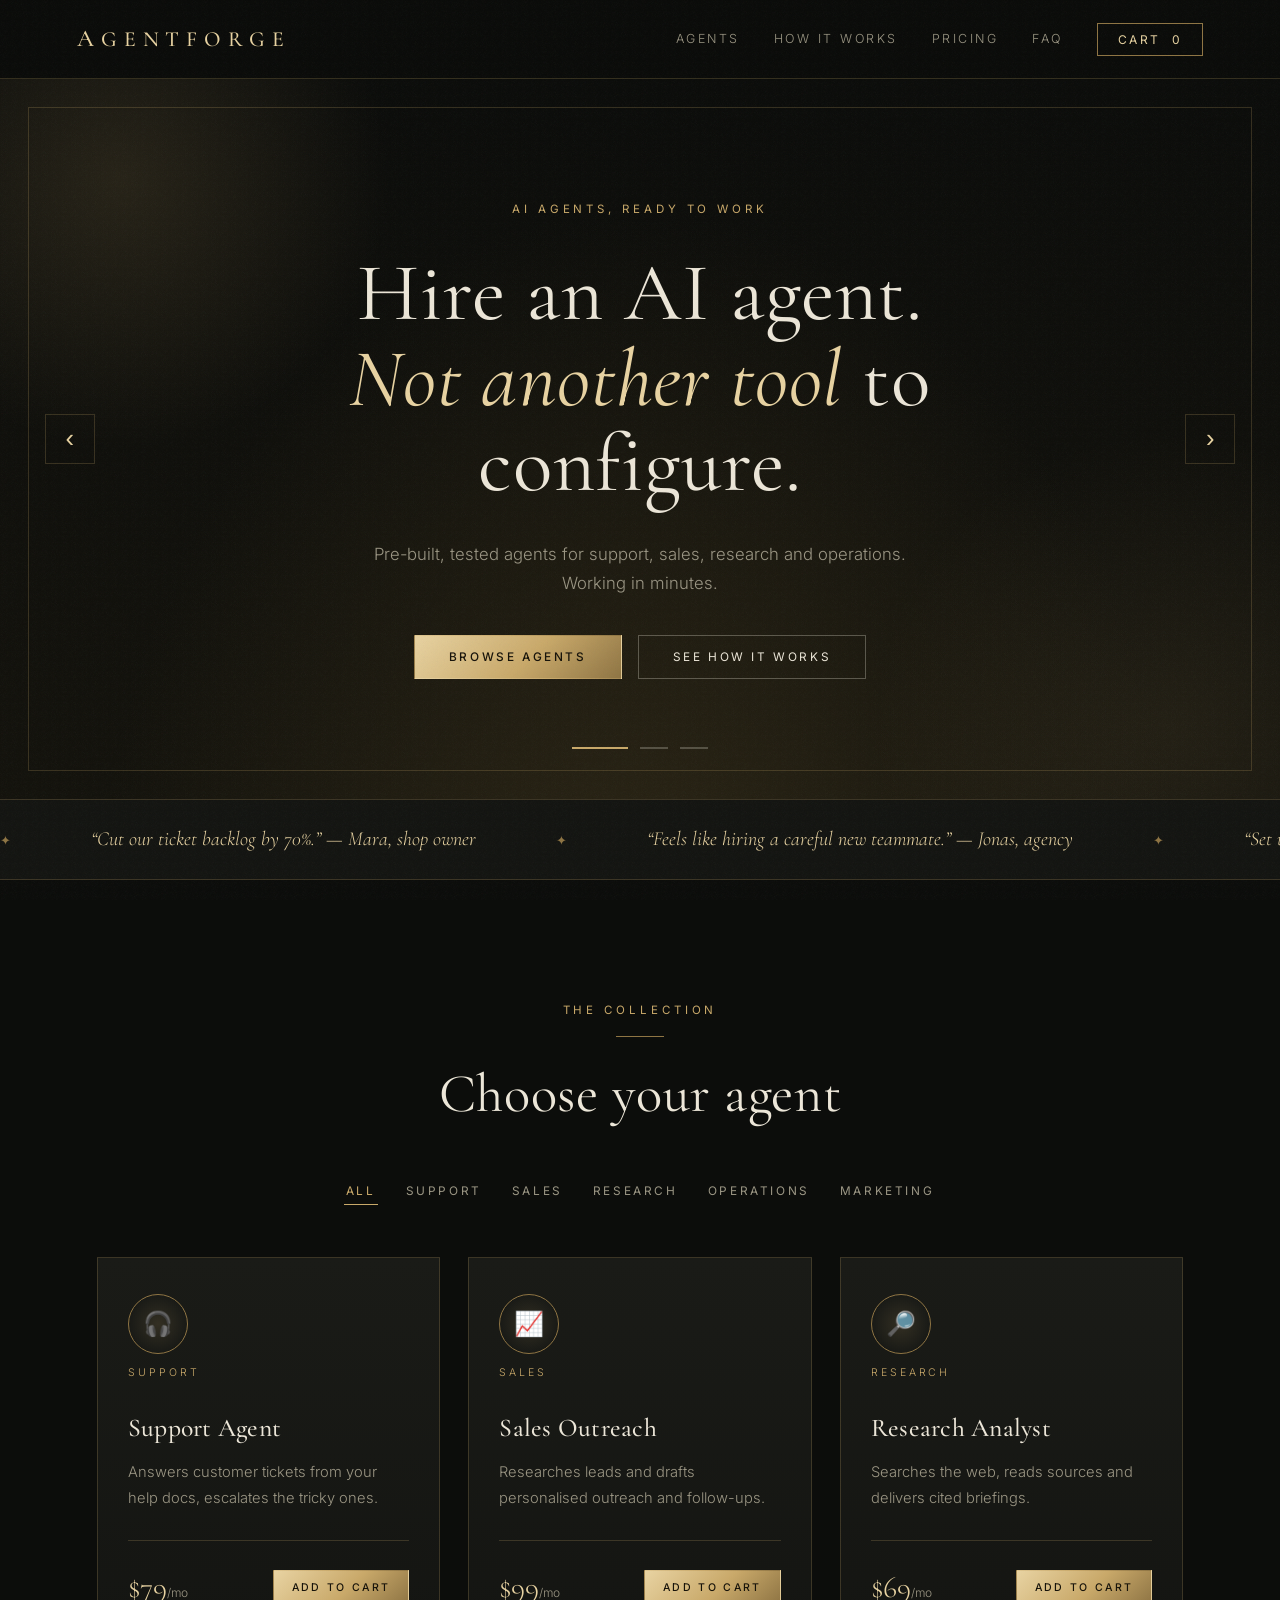
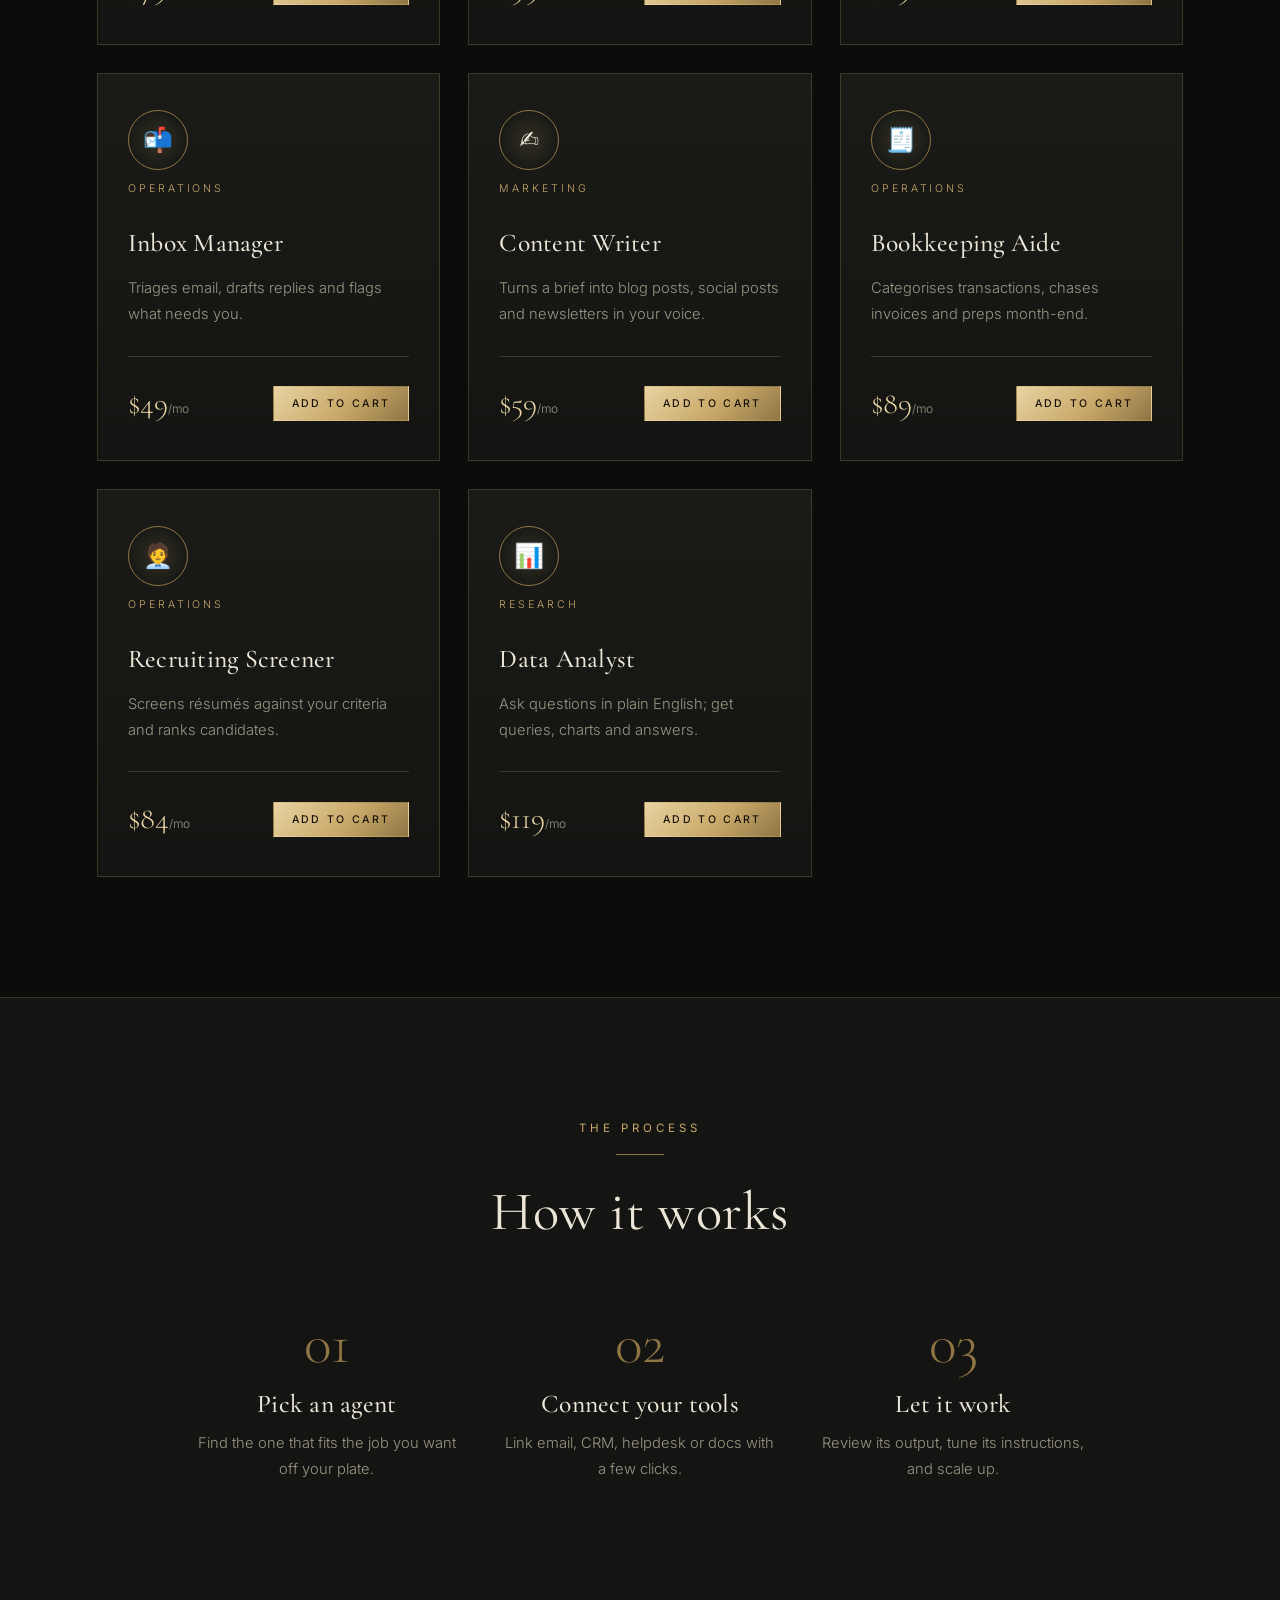
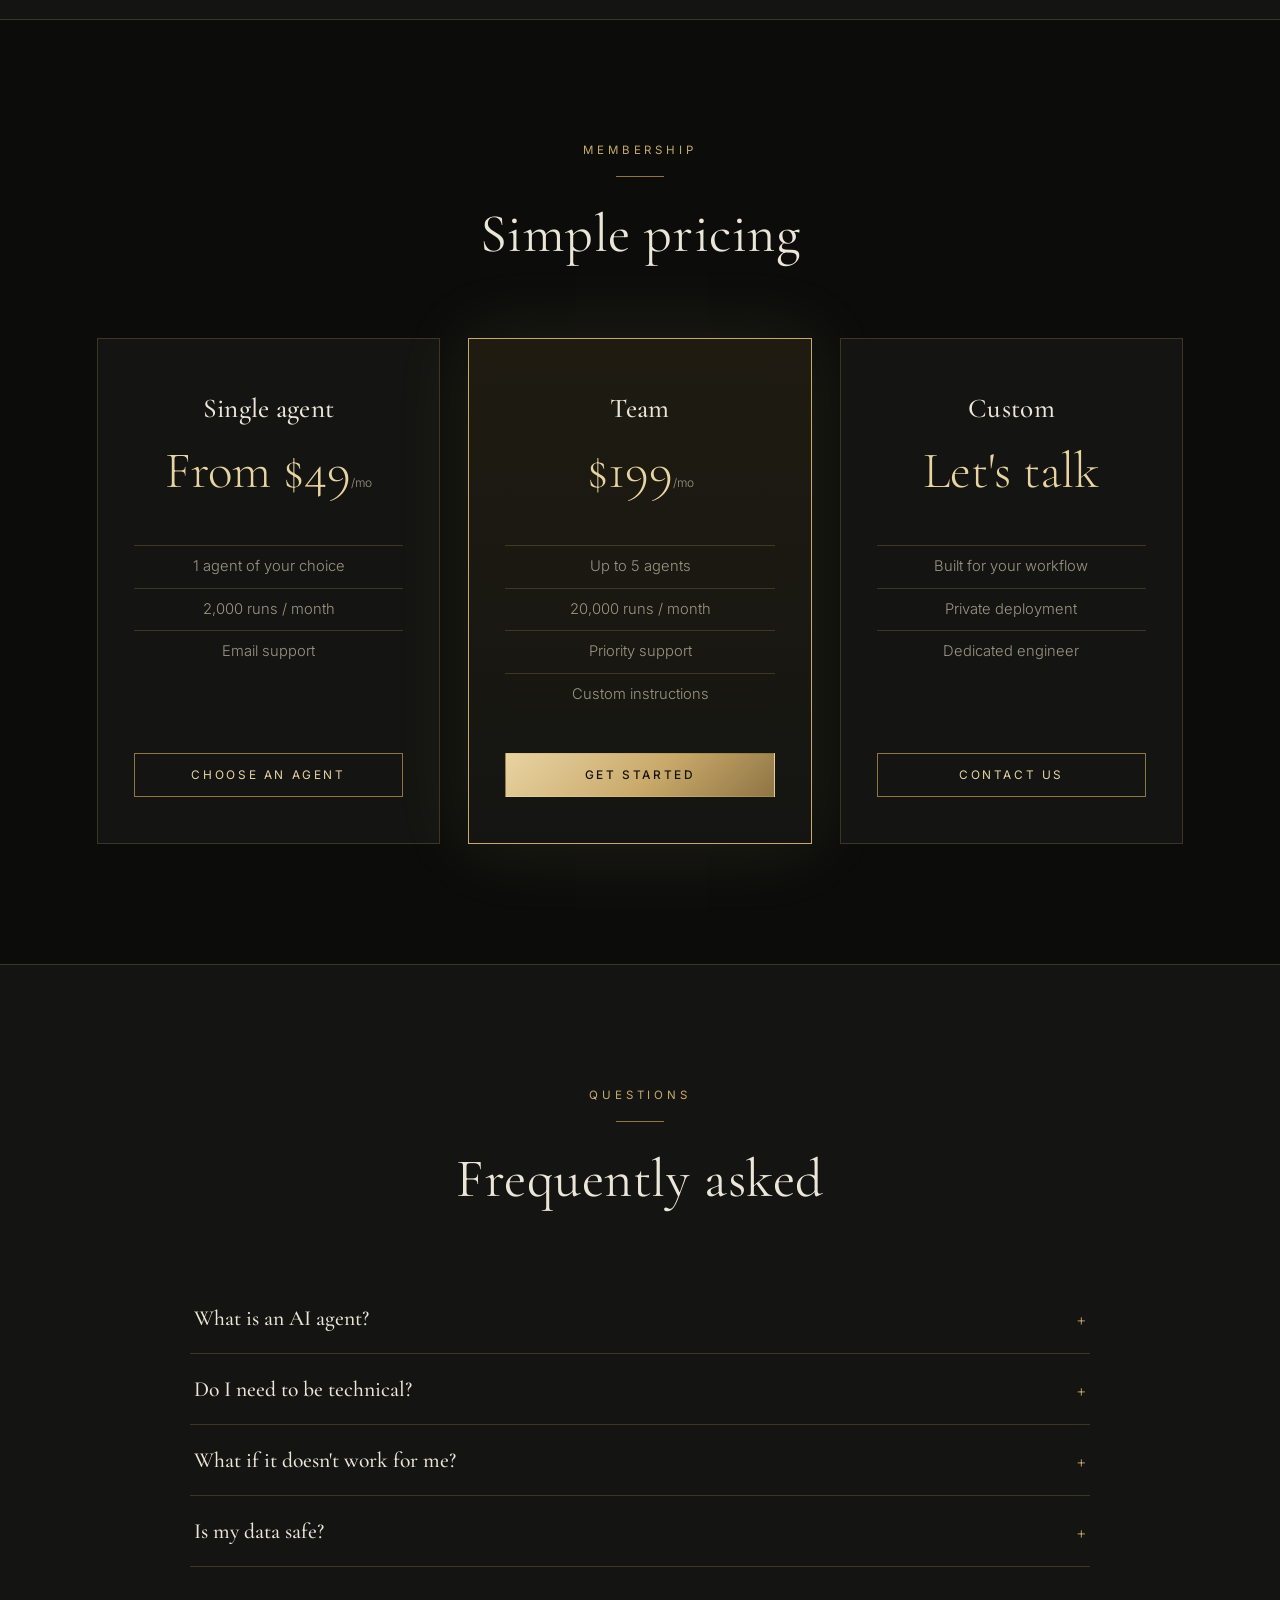
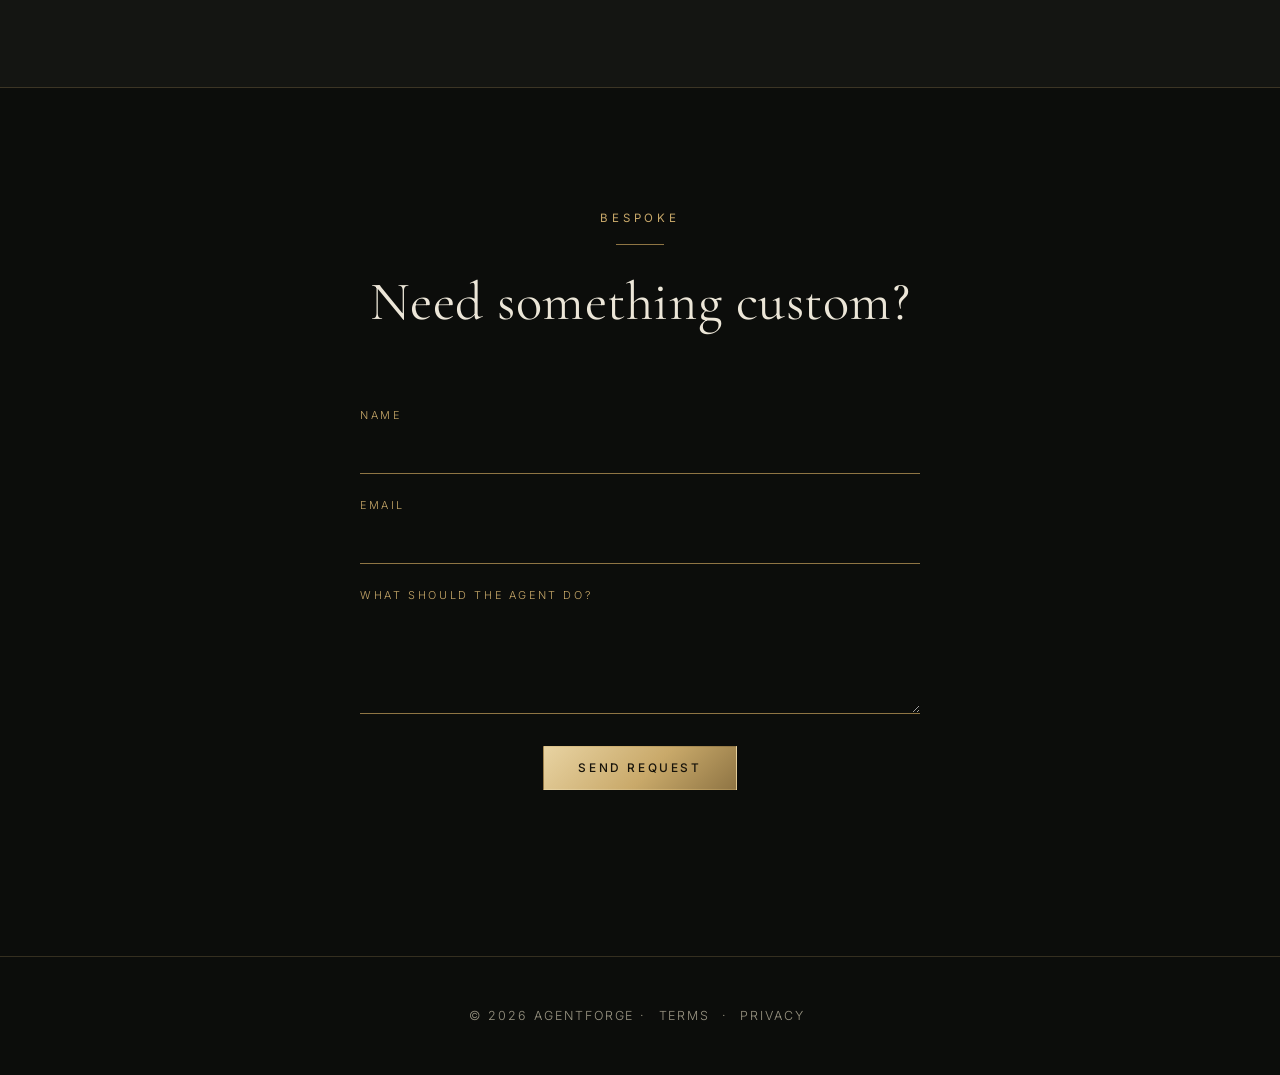
==== commit 1c95717f: "Luxury redesign: dark gold theme, refined typography Co-Authored-By: Claude Sonnet 5.5 <noreply@anth" ====
--- a/index.html
+++ b/index.html
@@ -6,12 +6,12 @@
   <title>AgentForge — Ready-to-deploy AI agents</title>
   <meta name="description" content="Buy production-ready AI agents for support, sales, research and operations. Deploy in minutes.">
   <link rel="preconnect" href="https://fonts.googleapis.com">
-  <link href="https://fonts.googleapis.com/css2?family=Fraunces:opsz,wght@9..144,400;9..144,600&family=Inter:wght@400;500;600&display=swap" rel="stylesheet">
+  <link href="https://fonts.googleapis.com/css2?family=Cormorant+Garamond:ital,wght@0,400;0,500;0,600;1,400;1,500&family=Inter:wght@300;400;500&display=swap" rel="stylesheet">
   <link rel="stylesheet" href="styles.css">
 </head>
 <body>
   <header class="nav">
-    <a class="logo" href="#top">🌿 AgentForge</a>
+    <a class="logo" href="#top"><span class="mark">A</span>GENTFORGE</a>
     <nav>
       <a href="#agents">Agents</a>
       <a href="#how">How it works</a>
@@ -71,22 +71,22 @@
     </div>
 
     <section id="agents" class="section reveal">
-      <h2>Choose your agent</h2>
+      <p class="kicker">The Collection</p><h2>Choose your agent</h2>
       <div class="filters" id="filters"></div>
       <div class="grid" id="grid"></div>
     </section>
 
     <section id="how" class="section alt reveal">
-      <h2>How it works</h2>
+      <p class="kicker">The Process</p><h2>How it works</h2>
       <ol class="steps">
-        <li><span>1</span><h3>Pick an agent</h3><p>Find the one that fits the job you want off your plate.</p></li>
-        <li><span>2</span><h3>Connect your tools</h3><p>Link email, CRM, helpdesk or docs with a few clicks.</p></li>
-        <li><span>3</span><h3>Let it work</h3><p>Review its output, tune its instructions, and scale up.</p></li>
+        <li><span>01</span><h3>Pick an agent</h3><p>Find the one that fits the job you want off your plate.</p></li>
+        <li><span>02</span><h3>Connect your tools</h3><p>Link email, CRM, helpdesk or docs with a few clicks.</p></li>
+        <li><span>03</span><h3>Let it work</h3><p>Review its output, tune its instructions, and scale up.</p></li>
       </ol>
     </section>
 
     <section id="pricing" class="section reveal">
-      <h2>Simple pricing</h2>
+      <p class="kicker">Membership</p><h2>Simple pricing</h2>
       <div class="plans">
         <article class="plan"><h3>Single agent</h3><p class="price">From $49<small>/mo</small></p>
           <ul><li>1 agent of your choice</li><li>2,000 runs / month</li><li>Email support</li></ul>
@@ -101,7 +101,7 @@
     </section>
 
     <section id="faq" class="section alt reveal">
-      <h2>FAQ</h2>
+      <p class="kicker">Questions</p><h2>Frequently asked</h2>
       <details><summary>What is an AI agent?</summary><p>Software that uses a language model to complete multi-step tasks on its own — reading a ticket, looking up an order, drafting and sending a reply — rather than just answering a single prompt.</p></details>
       <details><summary>Do I need to be technical?</summary><p>No. Setup is a guided form. For anything unusual, we'll help.</p></details>
       <details><summary>What if it doesn't work for me?</summary><p>Every purchase has a 30-day money-back guarantee.</p></details>
@@ -109,7 +109,7 @@
     </section>
 
     <section id="contact" class="section reveal">
-      <h2>Need something custom?</h2>
+      <p class="kicker">Bespoke</p><h2>Need something custom?</h2>
       <form id="contactForm" class="form" action="https://formspree.io/f/YOUR_FORM_ID" method="POST">
         <label>Name <input name="name" required></label>
         <label>Email <input type="email" name="email" required></label>
--- a/styles.css
+++ b/styles.css
@@ -1,107 +1,124 @@
-:root{--bg:#faf6ef;--paper:#fffdf8;--alt:#f1ebdf;--text:#2b2a26;--muted:#6f6b60;--sage:#6b8f71;--sage-d:#4f7356;--clay:#c97b5a;--sand:#e9dcc6;--border:#e6dfd0;--shadow:0 10px 30px rgba(70,60,40,.08)}
+:root{--bg:#0c0d0b;--surface:#141512;--surface2:#1a1b17;--text:#ece6d8;--muted:#9b9684;--gold:#c9a96a;--gold-l:#e8d3a2;--gold-d:#8f7544;--line:rgba(201,169,106,.22);--shadow:0 30px 60px rgba(0,0,0,.45)}
 *{box-sizing:border-box}
 html{scroll-behavior:smooth}
-body{margin:0;font:16px/1.65 Inter,system-ui,sans-serif;background:var(--bg);color:var(--text)}
+body{margin:0;font:300 16px/1.75 Inter,system-ui,sans-serif;background:var(--bg);color:var(--text);-webkit-font-smoothing:antialiased}
+body::before{content:"";position:fixed;inset:0;pointer-events:none;z-index:100;opacity:.05;background-image:url("data:image/svg+xml,%3Csvg xmlns='http://www.w3.org/2000/svg' width='160' height='160'%3E%3Cfilter id='n'%3E%3CfeTurbulence baseFrequency='.9' numOctaves='2'/%3E%3C/filter%3E%3Crect width='100%25' height='100%25' filter='url(%23n)'/%3E%3C/svg%3E")}
 a{color:inherit}
-h1,h2,h3{font-family:Fraunces,Georgia,serif;font-weight:600;letter-spacing:-.01em}
-em{font-style:italic;color:var(--clay)}
-.nav{position:sticky;top:0;z-index:20;display:flex;justify-content:space-between;align-items:center;padding:14px 5vw;background:rgba(250,246,239,.85);backdrop-filter:blur(12px);border-bottom:1px solid var(--border)}
-.nav nav{display:flex;gap:26px;align-items:center}
-.nav nav a{text-decoration:none;color:var(--muted);transition:.2s}
-.nav nav a:hover{color:var(--sage-d)}
-.logo{font-family:Fraunces,serif;font-weight:600;text-decoration:none;font-size:1.35rem}
-.cart-btn{background:var(--paper);color:var(--text);border:1px solid var(--border);border-radius:999px;padding:7px 16px;cursor:pointer;font:inherit}
-.cart-btn span{background:var(--sage);color:#fff;border-radius:999px;padding:0 8px;margin-left:4px;font-size:.85rem}
+h1,h2,h3{font-family:"Cormorant Garamond",Georgia,serif;font-weight:500;letter-spacing:.01em}
+em{font-style:italic;color:var(--gold-l)}
+.gold{color:var(--gold)}
+.nav{position:sticky;top:0;z-index:20;display:flex;justify-content:space-between;align-items:center;padding:18px 6vw;background:rgba(12,13,11,.8);backdrop-filter:blur(14px);border-bottom:1px solid var(--line)}
+.nav nav{display:flex;gap:34px;align-items:center}
+.nav nav a{text-decoration:none;color:var(--muted);font-size:.78rem;letter-spacing:.2em;text-transform:uppercase;transition:.3s}
+.nav nav a:hover{color:var(--gold-l)}
+.logo{font-family:"Cormorant Garamond",serif;font-weight:500;text-decoration:none;font-size:1.35rem;letter-spacing:.32em;color:var(--gold-l)}
+.logo .mark{display:inline-grid;place-items:center;font-size:1.5rem}
+.cart-btn{background:transparent;color:var(--gold-l);border:1px solid var(--gold-d);padding:8px 20px;cursor:pointer;font:400 .75rem Inter,sans-serif;letter-spacing:.2em;text-transform:uppercase;transition:.3s}
+.cart-btn:hover{background:var(--gold);color:#16130c}
+.cart-btn span{margin-left:6px}
 /* slider */
-.slider{position:relative;height:min(78vh,640px);min-height:480px;overflow:hidden}
-.slide{position:absolute;inset:0;display:grid;place-items:center;text-align:center;padding:0 8vw;opacity:0;transform:scale(1.04);transition:opacity 1s ease,transform 6s ease;pointer-events:none}
+.slider{position:relative;height:min(88vh,720px);min-height:520px;overflow:hidden;background:#0c0d0b}
+.slide{position:absolute;inset:0;display:grid;place-items:center;text-align:center;padding:0 8vw;opacity:0;transform:scale(1.05);transition:opacity 1.4s ease,transform 9s ease;pointer-events:none}
 .slide.active{opacity:1;transform:scale(1);pointer-events:auto}
-.s1{background:linear-gradient(135deg,#e5eed9,#f6efdc)}
-.s2{background:linear-gradient(135deg,#f7e4d6,#f3ead6)}
-.s3{background:linear-gradient(135deg,#dfe9e6,#efe6d4)}
-.blob{position:absolute;border-radius:50%;filter:blur(2px);opacity:.55;animation:float 14s ease-in-out infinite}
-.b1{width:420px;height:420px;left:-100px;top:-80px;background:radial-gradient(circle at 30% 30%,#b9d3b0,transparent 70%)}
-.b2{width:520px;height:520px;right:-140px;bottom:-160px;background:radial-gradient(circle at 60% 40%,#e9b898,transparent 70%);animation-delay:-6s}
-@keyframes float{50%{transform:translate(30px,-24px) scale(1.08)}}
-.slide-inner{position:relative;max-width:760px}
-.slide.active .slide-inner>*{animation:rise .9s both}
-.slide.active .slide-inner>*:nth-child(2){animation-delay:.12s}
-.slide.active .slide-inner>*:nth-child(3){animation-delay:.24s}
-.slide.active .slide-inner>*:nth-child(4){animation-delay:.36s}
-@keyframes rise{from{opacity:0;transform:translateY(22px)}}
-.eyebrow{color:var(--sage-d);text-transform:uppercase;letter-spacing:.18em;font-size:.78rem;font-weight:600;margin:0}
-h1{font-size:clamp(2.2rem,5.6vw,4.2rem);line-height:1.1;margin:.35em 0}
-.lead{max-width:560px;margin:0 auto 1.8em;color:var(--muted);font-size:1.15rem}
-.cta{display:flex;gap:12px;justify-content:center;flex-wrap:wrap}
-.btn{display:inline-block;padding:12px 26px;border-radius:999px;border:1px solid var(--border);background:var(--paper);color:var(--text);text-decoration:none;font:500 1rem Inter,sans-serif;cursor:pointer;transition:.25s}
-.btn:hover{transform:translateY(-2px);box-shadow:var(--shadow)}
-.btn.primary{background:var(--sage);border-color:var(--sage);color:#fff}
-.btn.primary:hover{background:var(--sage-d)}
-.btn.ghost{background:transparent;border-color:rgba(43,42,38,.25)}
-.arrow{position:absolute;top:50%;transform:translateY(-50%);width:46px;height:46px;border-radius:50%;border:0;background:rgba(255,253,248,.8);font-size:1.7rem;line-height:1;cursor:pointer;color:var(--text);transition:.2s;z-index:3}
-.arrow:hover{background:#fff;box-shadow:var(--shadow)}
-.prev{left:2vw}.next{right:2vw}
-.dots{position:absolute;bottom:22px;left:0;right:0;display:flex;gap:10px;justify-content:center;z-index:3}
-.dots button{width:10px;height:10px;border-radius:999px;border:0;background:rgba(43,42,38,.25);cursor:pointer;padding:0;transition:.3s}
-.dots button.on{width:34px;background:var(--sage-d)}
+.s1{background:radial-gradient(ellipse at 50% 120%,#2c2616,transparent 60%),linear-gradient(180deg,#0c0d0b,#14130d)}
+.s2{background:radial-gradient(ellipse at 20% 0,#26301f,transparent 55%),linear-gradient(180deg,#0c0d0b,#12140f)}
+.s3{background:radial-gradient(ellipse at 80% 100%,#33261a,transparent 55%),linear-gradient(180deg,#0c0d0b,#14110d)}
+.blob{position:absolute;border-radius:50%;opacity:.5;animation:float 16s ease-in-out infinite}
+.b1{width:560px;height:560px;left:-160px;top:-180px;background:radial-gradient(circle,rgba(201,169,106,.28),transparent 68%)}
+.b2{width:620px;height:620px;right:-200px;bottom:-240px;background:radial-gradient(circle,rgba(201,169,106,.18),transparent 68%);animation-delay:-8s}
+@keyframes float{50%{transform:translate(40px,-30px) scale(1.1)}}
+.slide::after{content:"";position:absolute;inset:28px;border:1px solid var(--line);pointer-events:none}
+.slide-inner{position:relative;max-width:820px}
+.slide.active .slide-inner>*{animation:rise 1.2s cubic-bezier(.2,.7,.2,1) both}
+.slide.active .slide-inner>*:nth-child(2){animation-delay:.15s}
+.slide.active .slide-inner>*:nth-child(3){animation-delay:.3s}
+.slide.active .slide-inner>*:nth-child(4){animation-delay:.45s}
+@keyframes rise{from{opacity:0;transform:translateY(26px)}}
+.eyebrow,.kicker{color:var(--gold);text-transform:uppercase;letter-spacing:.34em;font-size:.72rem;font-weight:400;margin:0}
+.kicker{text-align:center;margin-bottom:10px}
+.kicker::after{content:"";display:block;width:48px;height:1px;background:var(--gold-d);margin:16px auto 0}
+h1{font-size:clamp(2.6rem,6.4vw,5.2rem);line-height:1.04;margin:.4em 0;font-weight:400}
+.lead{max-width:540px;margin:0 auto 2.2em;color:var(--muted);font-size:1.05rem}
+.cta{display:flex;gap:16px;justify-content:center;flex-wrap:wrap}
+.btn{display:inline-block;padding:14px 34px;border:1px solid var(--gold-d);background:transparent;color:var(--gold-l);text-decoration:none;font:400 .74rem Inter,sans-serif;letter-spacing:.22em;text-transform:uppercase;cursor:pointer;transition:.35s}
+.btn:hover{background:rgba(201,169,106,.12);border-color:var(--gold)}
+.btn.primary{background:linear-gradient(135deg,var(--gold-l),var(--gold) 55%,var(--gold-d));border-color:transparent;color:#17130a;font-weight:500}
+.btn.primary:hover{filter:brightness(1.1);box-shadow:0 10px 30px rgba(201,169,106,.3)}
+.btn.ghost{border-color:rgba(236,230,216,.3);color:var(--text)}
+.arrow{position:absolute;top:50%;transform:translateY(-50%);width:50px;height:50px;border:1px solid var(--line);background:transparent;font-size:1.6rem;line-height:1;cursor:pointer;color:var(--gold-l);transition:.3s;z-index:3}
+.arrow:hover{background:var(--gold);color:#17130a}
+.prev{left:3.5vw}.next{right:3.5vw}
+.dots{position:absolute;bottom:50px;left:0;right:0;display:flex;gap:12px;justify-content:center;z-index:3}
+.dots button{width:28px;height:2px;border:0;background:rgba(236,230,216,.25);cursor:pointer;padding:0;transition:.4s}
+.dots button.on{width:56px;background:var(--gold)}
 /* marquee */
-.marquee{overflow:hidden;background:var(--sand);padding:16px 0;border-block:1px solid var(--border)}
-.track{display:flex;gap:56px;width:max-content;animation:scroll 40s linear infinite;font-family:Fraunces,serif;font-style:italic;color:#5a5446}
+.marquee{overflow:hidden;padding:22px 0;border-block:1px solid var(--line);background:var(--surface)}
+.track{display:flex;gap:80px;width:max-content;animation:scroll 50s linear infinite;font-family:"Cormorant Garamond",serif;font-style:italic;font-size:1.25rem;color:var(--gold-l)}
+.track span::before{content:"✦";color:var(--gold-d);margin-right:80px;font-style:normal;font-size:.8rem}
 .marquee:hover .track{animation-play-state:paused}
 @keyframes scroll{to{transform:translateX(-50%)}}
 .track span{white-space:nowrap}
 /* sections */
-.section{padding:88px 5vw;max-width:1200px;margin:0 auto}
-.section.alt{max-width:none;background:var(--alt)}
+.section{padding:120px 6vw;max-width:1240px;margin:0 auto}
+.section.alt{max-width:none;background:var(--surface);border-block:1px solid var(--line)}
 .section.alt>*{max-width:900px;margin-left:auto;margin-right:auto}
-h2{font-size:clamp(1.8rem,3.5vw,2.6rem);margin:0 0 34px;text-align:center}
-.reveal{opacity:0;transform:translateY(30px);transition:opacity .9s ease,transform .9s ease}
+h2{font-size:clamp(2.2rem,4.4vw,3.4rem);margin:0 0 56px;text-align:center;font-weight:400}
+.reveal{opacity:0;transform:translateY(34px);transition:opacity 1.1s ease,transform 1.1s cubic-bezier(.2,.7,.2,1)}
 .reveal.in{opacity:1;transform:none}
-.filters{display:flex;gap:8px;justify-content:center;flex-wrap:wrap;margin-bottom:32px}
-.chip{background:var(--paper);color:var(--muted);border:1px solid var(--border);border-radius:999px;padding:7px 18px;cursor:pointer;font:inherit;transition:.2s}
-.chip:hover{border-color:var(--sage)}
-.chip.active{background:var(--sage);color:#fff;border-color:var(--sage)}
-.grid{display:grid;grid-template-columns:repeat(auto-fill,minmax(260px,1fr));gap:24px}
-.card{background:var(--paper);border:1px solid var(--border);border-radius:24px;padding:26px;display:flex;flex-direction:column;gap:10px;box-shadow:var(--shadow);transition:.3s;animation:rise .6s both}
-.card:hover{transform:translateY(-6px);box-shadow:0 18px 40px rgba(70,60,40,.14)}
-.card .icon{font-size:1.8rem;width:58px;height:58px;display:grid;place-items:center;border-radius:18px;background:var(--alt)}
-.card h3{margin:.2em 0 0;font-size:1.25rem}
-.card p{margin:0;color:var(--muted);flex:1;font-size:.95rem}
-.tag{font-size:.72rem;color:var(--clay);text-transform:uppercase;letter-spacing:.14em;font-weight:600}
-.card footer{display:flex;justify-content:space-between;align-items:center;margin-top:8px}
-.card .price{font-family:Fraunces,serif;font-weight:600;font-size:1.3rem}
-.card small,.plan small{color:var(--muted);font-family:Inter,sans-serif;font-size:.85rem;font-weight:400}
-.card .btn{padding:9px 18px;font-size:.9rem}
-.steps{list-style:none;padding:0;display:grid;grid-template-columns:repeat(auto-fit,minmax(220px,1fr));gap:28px;text-align:center}
-.steps span{display:inline-grid;place-items:center;width:48px;height:48px;border-radius:50%;background:var(--sage);color:#fff;font-family:Fraunces,serif;font-size:1.3rem}
-.steps h3{margin:.6em 0 .2em}.steps p{color:var(--muted);margin:0}
-.plans{display:grid;grid-template-columns:repeat(auto-fit,minmax(250px,1fr));gap:24px}
-.plan{background:var(--paper);border:1px solid var(--border);border-radius:24px;padding:32px;display:flex;flex-direction:column;box-shadow:var(--shadow);transition:.3s}
-.plan:hover{transform:translateY(-5px)}
-.plan.featured{border:2px solid var(--sage);background:linear-gradient(180deg,#f3f8ee,var(--paper))}
-.plan h3{margin:0}
-.plan .price{font-family:Fraunces,serif;font-size:2.4rem;font-weight:600;margin:.2em 0}
-.plan ul{padding-left:18px;color:var(--muted);flex:1}
-details{background:var(--paper);border:1px solid var(--border);border-radius:16px;padding:16px 22px;margin-bottom:12px;transition:.2s}
-details[open]{box-shadow:var(--shadow)}
-summary{cursor:pointer;font-weight:600}
-details p{color:var(--muted);margin:.6em 0 0}
-.form{max-width:540px;margin:0 auto;display:grid;gap:16px}
-label{display:grid;gap:6px;color:var(--muted);font-size:.92rem}
-input,textarea{background:var(--paper);border:1px solid var(--border);border-radius:14px;padding:12px 14px;color:var(--text);font:inherit}
-input:focus,textarea:focus{outline:2px solid var(--sage);border-color:transparent}
-.note{margin:0;min-height:1.5em;color:var(--sage-d)}
-.footer{text-align:center;padding:36px;color:var(--muted);border-top:1px solid var(--border)}
-.drawer{position:fixed;top:0;right:0;height:100%;width:min(380px,100%);background:var(--paper);border-left:1px solid var(--border);z-index:40;transform:translateX(100%);transition:.3s;display:flex;flex-direction:column;padding:22px;box-shadow:-10px 0 40px rgba(0,0,0,.08)}
+.filters{display:flex;gap:26px;justify-content:center;flex-wrap:wrap;margin:-20px 0 52px}
+.chip{background:none;color:var(--muted);border:0;border-bottom:1px solid transparent;padding:6px 2px;cursor:pointer;font:400 .74rem Inter,sans-serif;letter-spacing:.22em;text-transform:uppercase;transition:.3s}
+.chip:hover{color:var(--gold-l)}
+.chip.active{color:var(--gold);border-color:var(--gold)}
+.grid{display:grid;grid-template-columns:repeat(auto-fill,minmax(270px,1fr));gap:28px}
+.card{position:relative;background:linear-gradient(180deg,var(--surface2),var(--surface));border:1px solid var(--line);padding:36px 30px 30px;display:flex;flex-direction:column;gap:10px;transition:.5s;animation:rise .8s both}
+.card::before{content:"";position:absolute;left:0;top:0;height:2px;width:0;background:linear-gradient(90deg,var(--gold),transparent);transition:width .6s}
+.card:hover{transform:translateY(-8px);border-color:var(--gold-d);box-shadow:var(--shadow)}
+.card:hover::before{width:100%}
+.card .icon{font-size:1.5rem;width:60px;height:60px;display:grid;place-items:center;border-radius:50%;border:1px solid var(--gold-d);background:radial-gradient(circle,rgba(201,169,106,.15),transparent 70%)}
+.card h3{margin:.5em 0 0;font-size:1.6rem}
+.card p{margin:0;color:var(--muted);flex:1;font-size:.92rem}
+.tag{font-size:.66rem;color:var(--gold);text-transform:uppercase;letter-spacing:.28em}
+.card footer{display:flex;justify-content:space-between;align-items:center;margin-top:18px;padding-top:20px;border-top:1px solid var(--line)}
+.card .price{font-family:"Cormorant Garamond",serif;font-size:1.9rem;color:var(--gold-l)}
+.card small,.plan small{color:var(--muted);font-family:Inter,sans-serif;font-size:.75rem}
+.card .btn{padding:10px 18px;font-size:.66rem}
+.steps{list-style:none;padding:0;display:grid;grid-template-columns:repeat(auto-fit,minmax(220px,1fr));gap:40px;text-align:center}
+.steps span{display:block;font-family:"Cormorant Garamond",serif;font-size:3.6rem;line-height:1;color:var(--gold-d);margin-bottom:8px}
+.steps h3{margin:.2em 0;font-size:1.6rem}.steps p{color:var(--muted);margin:0;font-size:.92rem}
+.plans{display:grid;grid-template-columns:repeat(auto-fit,minmax(260px,1fr));gap:28px;align-items:stretch}
+.plan{background:var(--surface);border:1px solid var(--line);padding:46px 36px;display:flex;flex-direction:column;text-align:center;transition:.5s}
+.plan:hover{transform:translateY(-6px);border-color:var(--gold-d)}
+.plan.featured{background:linear-gradient(180deg,#1f1b11,var(--surface));border-color:var(--gold);box-shadow:0 0 70px rgba(201,169,106,.12)}
+.plan h3{margin:0;font-size:1.7rem}
+.plan .price{font-family:"Cormorant Garamond",serif;font-size:3.2rem;color:var(--gold-l);margin:.2em 0 .6em;line-height:1.1}
+.plan ul{list-style:none;padding:0;color:var(--muted);flex:1;font-size:.92rem}
+.plan li{padding:8px 0;border-top:1px solid var(--line)}
+.plan .btn{margin-top:22px}
+details{border-bottom:1px solid var(--line);padding:22px 4px}
+summary{cursor:pointer;font:500 1.35rem "Cormorant Garamond",serif;list-style:none;display:flex;justify-content:space-between}
+summary::-webkit-details-marker{display:none}
+summary::after{content:"+";color:var(--gold);transition:.3s}
+details[open] summary::after{transform:rotate(45deg)}
+details p{color:var(--muted);margin:.8em 0 0}
+.form{max-width:560px;margin:0 auto;display:grid;gap:22px}
+label{display:grid;gap:8px;color:var(--gold);font-size:.68rem;letter-spacing:.24em;text-transform:uppercase}
+input,textarea{background:transparent;border:0;border-bottom:1px solid var(--gold-d);padding:10px 2px;color:var(--text);font:300 1rem Inter,sans-serif;letter-spacing:0;text-transform:none}
+input:focus,textarea:focus{outline:0;border-color:var(--gold-l)}
+.form .btn{justify-self:center;margin-top:10px}
+.note{margin:0;min-height:1.5em;color:var(--gold-l);text-align:center}
+.footer{text-align:center;padding:48px;color:var(--muted);border-top:1px solid var(--line);font-size:.78rem;letter-spacing:.16em;text-transform:uppercase}
+.footer a{text-decoration:none;margin:0 6px}
+.drawer{position:fixed;top:0;right:0;height:100%;width:min(400px,100%);background:var(--surface);border-left:1px solid var(--gold-d);z-index:140;transform:translateX(100%);transition:.45s cubic-bezier(.2,.7,.2,1);display:flex;flex-direction:column;padding:28px}
 .drawer.open{transform:none}
 .drawer-head{display:flex;justify-content:space-between;align-items:center}
-.drawer-head h3{margin:0}
-.drawer-head button{background:none;border:0;color:var(--text);font-size:1.2rem;cursor:pointer}
+.drawer-head h3{margin:0;font-size:1.7rem}
+.drawer-head button{background:none;border:0;color:var(--gold-l);font-size:1.2rem;cursor:pointer}
 .drawer ul{list-style:none;padding:0;flex:1;overflow:auto}
-.drawer li{display:flex;justify-content:space-between;gap:8px;padding:12px 0;border-bottom:1px solid var(--border)}
+.drawer li{display:flex;justify-content:space-between;gap:8px;padding:14px 0;border-bottom:1px solid var(--line)}
 .drawer li button{background:none;border:0;color:var(--muted);cursor:pointer}
+.drawer-foot p{font-family:"Cormorant Garamond",serif;font-size:1.4rem}
 .drawer-foot .btn{width:100%}
-.scrim{position:fixed;inset:0;background:rgba(43,42,38,.35);z-index:30;opacity:0;pointer-events:none;transition:.3s}
+.scrim{position:fixed;inset:0;background:rgba(0,0,0,.6);z-index:130;opacity:0;pointer-events:none;transition:.4s}
 .scrim.show{opacity:1;pointer-events:auto}
-@media(max-width:640px){.nav nav a{display:none}.arrow{display:none}}
+@media(max-width:700px){.nav nav a{display:none}.arrow{display:none}.slide::after{inset:14px}.section{padding:80px 6vw}}
 @media(prefers-reduced-motion:reduce){*{animation:none!important;transition:none!important}.reveal{opacity:1;transform:none}}
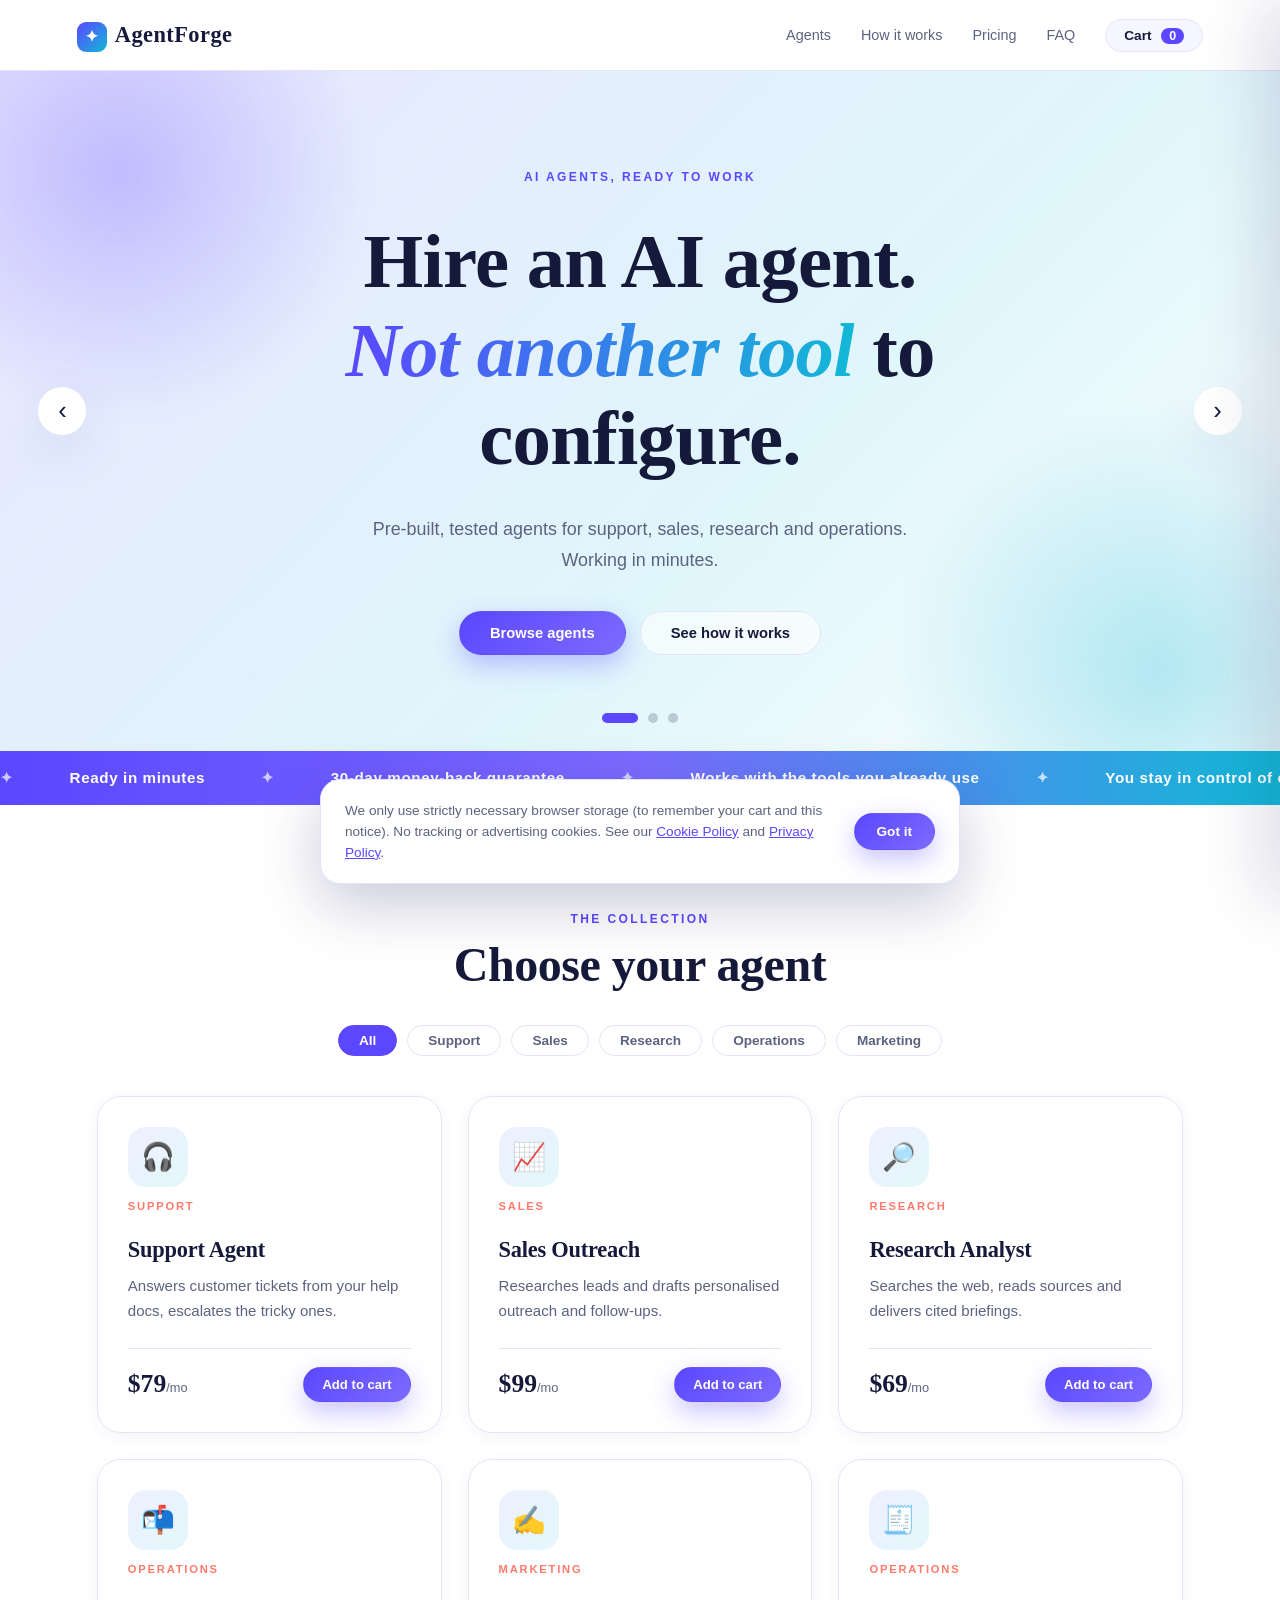
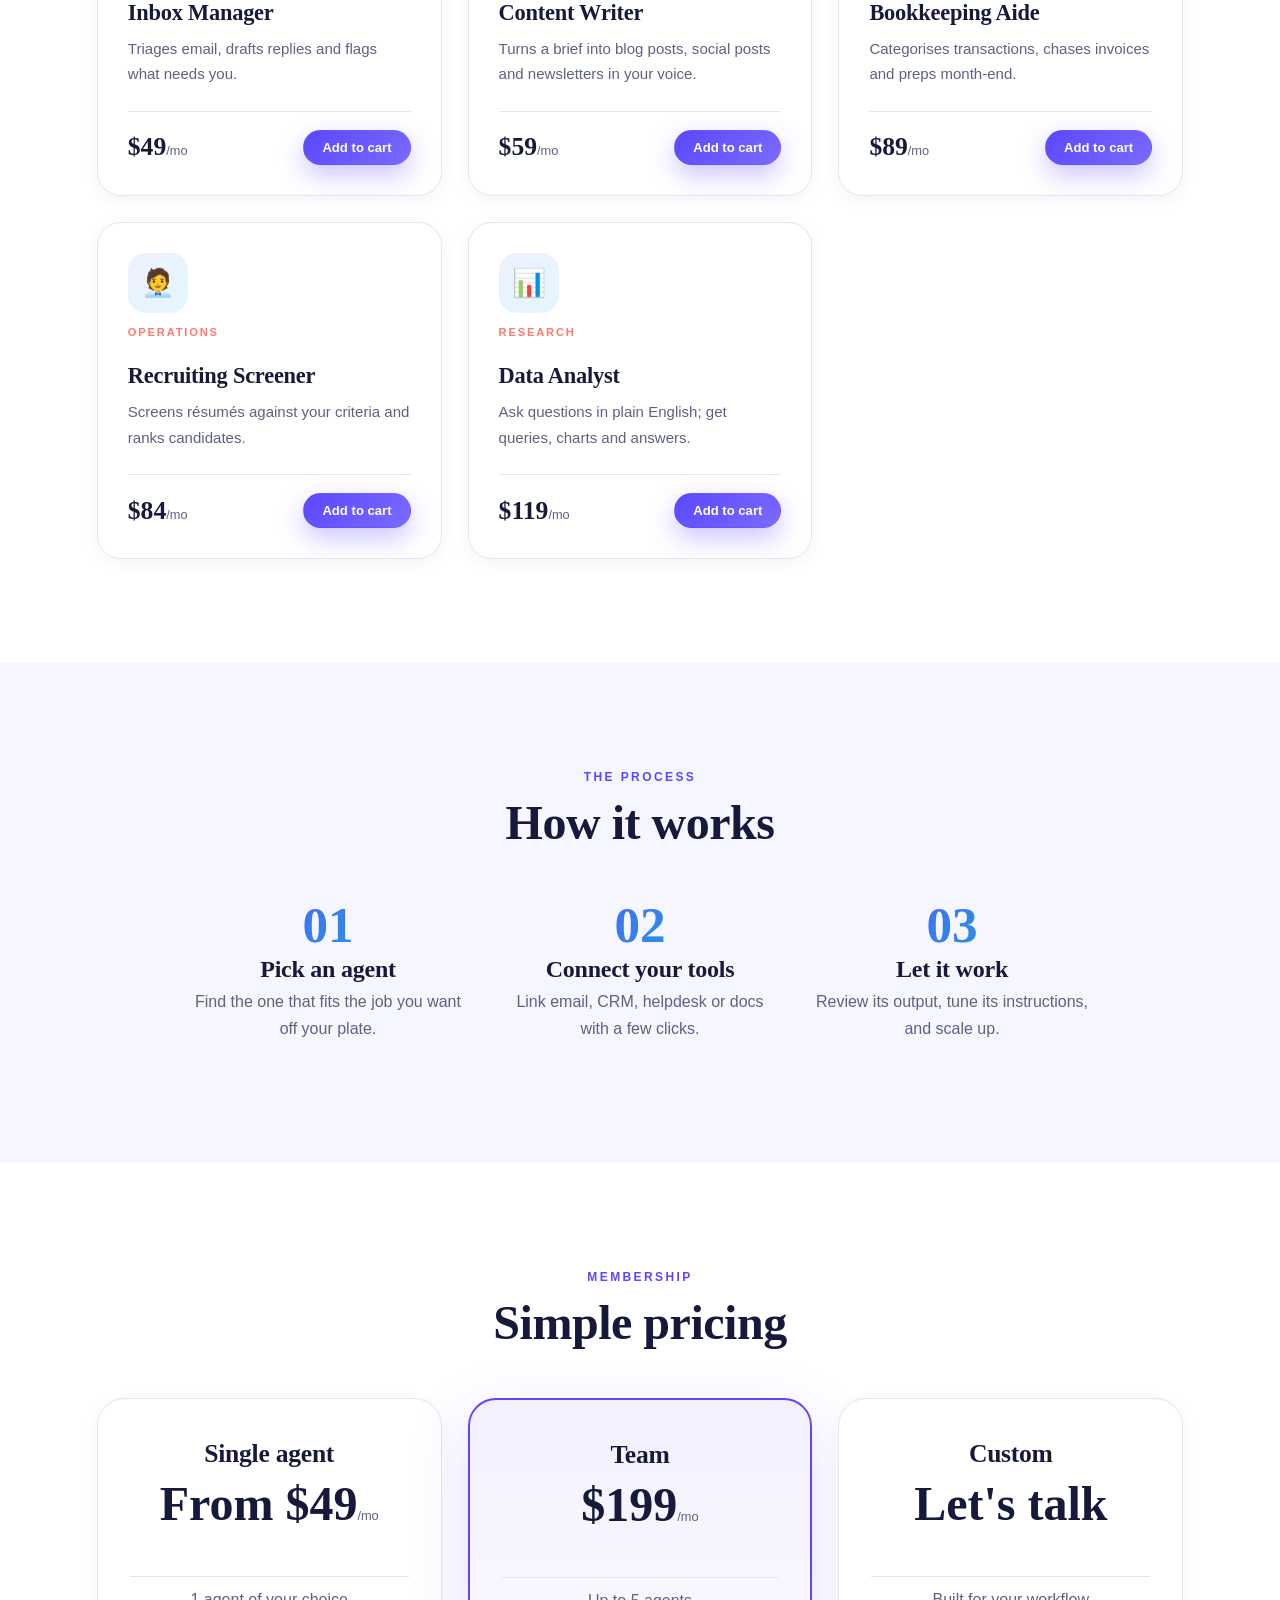
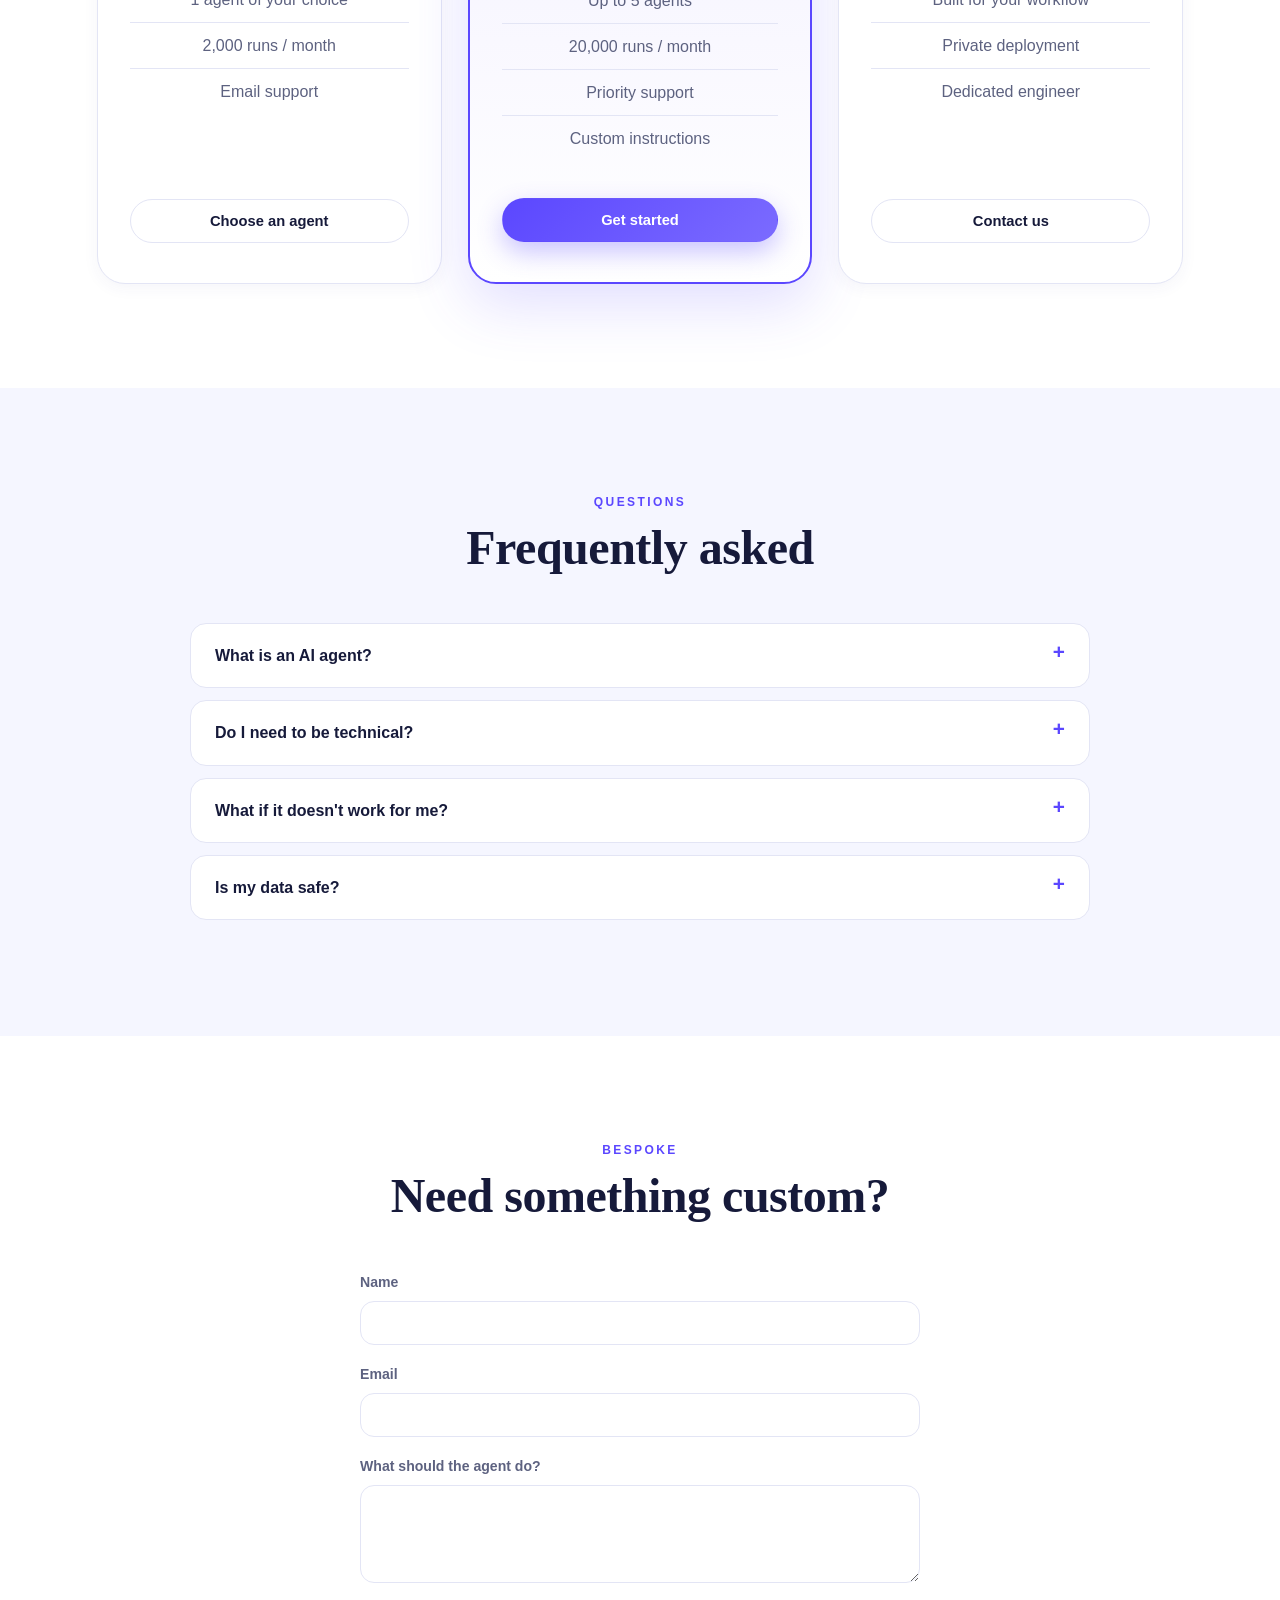
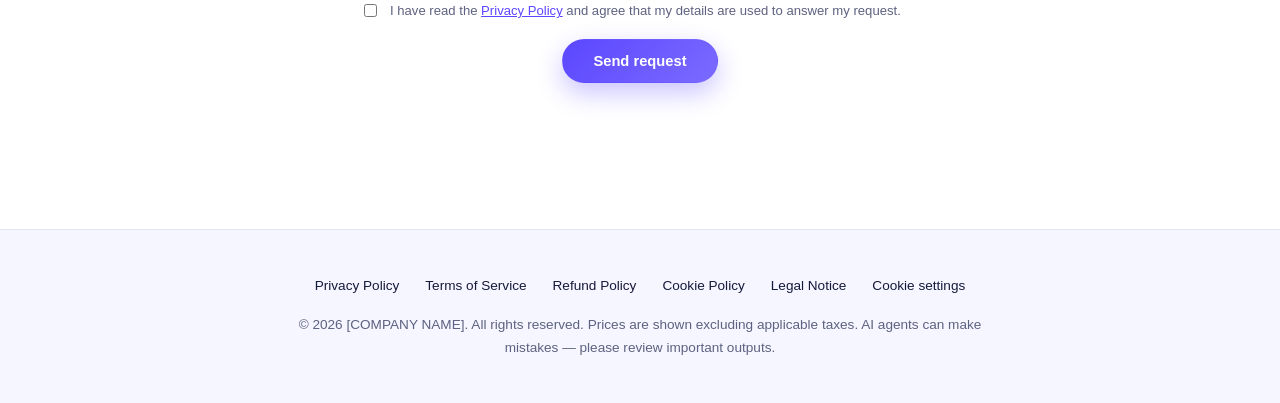
==== commit bc04ef1a: "Bright redesign, legal pages, cookie notice, consent checkboxes, remove third-party fonts Co-Authore" ====
--- a/index.html
+++ b/index.html
@@ -5,13 +5,11 @@
   <meta name="viewport" content="width=device-width, initial-scale=1">
   <title>AgentForge — Ready-to-deploy AI agents</title>
   <meta name="description" content="Buy production-ready AI agents for support, sales, research and operations. Deploy in minutes.">
-  <link rel="preconnect" href="https://fonts.googleapis.com">
-  <link href="https://fonts.googleapis.com/css2?family=Cormorant+Garamond:ital,wght@0,400;0,500;0,600;1,400;1,500&family=Inter:wght@300;400;500&display=swap" rel="stylesheet">
   <link rel="stylesheet" href="styles.css">
 </head>
 <body>
   <header class="nav">
-    <a class="logo" href="#top"><span class="mark">A</span>GENTFORGE</a>
+    <a class="logo" href="#top"><span class="mark">✦</span>AgentForge</a>
     <nav>
       <a href="#agents">Agents</a>
       <a href="#how">How it works</a>
@@ -57,18 +55,7 @@
       <div class="dots" id="dots"></div>
     </section>
 
-    <div class="marquee reveal" aria-label="What customers say">
-      <div class="track">
-        <span>“Cut our ticket backlog by 70%.” — Mara, shop owner</span>
-        <span>“Feels like hiring a careful new teammate.” — Jonas, agency</span>
-        <span>“Set up before my coffee got cold.” — Priya, consultant</span>
-        <span>“Our month-end close takes an hour now.” — Tom, bookkeeper</span>
-        <span>“Cut our ticket backlog by 70%.” — Mara, shop owner</span>
-        <span>“Feels like hiring a careful new teammate.” — Jonas, agency</span>
-        <span>“Set up before my coffee got cold.” — Priya, consultant</span>
-        <span>“Our month-end close takes an hour now.” — Tom, bookkeeper</span>
-      </div>
-    </div>
+    <div class="marquee reveal" aria-label="Highlights"><div class="track"><span>Ready in minutes</span><span>30-day money-back guarantee</span><span>Works with the tools you already use</span><span>You stay in control of every action</span><span>Cancel anytime</span><span>Custom agents on request</span><span>Ready in minutes</span><span>30-day money-back guarantee</span><span>Works with the tools you already use</span><span>You stay in control of every action</span><span>Cancel anytime</span><span>Custom agents on request</span></div></div>
 
     <section id="agents" class="section reveal">
       <p class="kicker">The Collection</p><h2>Choose your agent</h2>
@@ -105,7 +92,7 @@
       <details><summary>What is an AI agent?</summary><p>Software that uses a language model to complete multi-step tasks on its own — reading a ticket, looking up an order, drafting and sending a reply — rather than just answering a single prompt.</p></details>
       <details><summary>Do I need to be technical?</summary><p>No. Setup is a guided form. For anything unusual, we'll help.</p></details>
       <details><summary>What if it doesn't work for me?</summary><p>Every purchase has a 30-day money-back guarantee.</p></details>
-      <details><summary>Is my data safe?</summary><p>Your data is encrypted in transit and at rest and is never used to train models.</p></details>
+      <details><summary>Is my data safe?</summary><p>We process your data only to provide the service. See our <a href="privacy.html">Privacy Policy</a> for details.</p></details>
     </section>
 
     <section id="contact" class="section reveal">
@@ -114,24 +101,43 @@
         <label>Name <input name="name" required></label>
         <label>Email <input type="email" name="email" required></label>
         <label>What should the agent do? <textarea name="message" rows="4" required></textarea></label>
+        <label class="check"><input type="checkbox" name="consent" required> <span>I have read the <a href="privacy.html">Privacy Policy</a> and agree that my details are used to answer my request.</span></label>
         <button class="btn primary" type="submit">Send request</button>
         <p class="note" id="formNote" role="status"></p>
       </form>
     </section>
   </main>
 
-  <footer class="footer">© <span id="year"></span> AgentForge · <a href="#">Terms</a> · <a href="#">Privacy</a></footer>
+  <footer class="footer">
+    <nav aria-label="Legal"><a href="privacy.html">Privacy Policy</a><a href="terms.html">Terms of Service</a><a href="refunds.html">Refund Policy</a><a href="cookies.html">Cookie Policy</a><a href="imprint.html">Legal Notice</a><a href="#" id="cookieSettings">Cookie settings</a></nav>
+    <p>© <span id="year"></span> [COMPANY NAME]. All rights reserved. Prices are shown excluding applicable taxes. AI agents can make mistakes — please review important outputs.</p>
+  </footer>
 
-  <aside class="drawer" id="drawer" aria-hidden="true">
-    <div class="drawer-head"><h3>Your cart</h3><button id="closeCart" aria-label="Close cart">✕</button></div>
-    <ul id="cartItems"></ul>
-    <div class="drawer-foot">
-      <p>Total: <strong id="cartTotal">$0</strong>/mo</p>
-      <button class="btn primary" id="checkout">Checkout</button>
+  <aside class="drawer" id="drawer" aria-hidden="true" aria-label="Shopping cart">
+    <div class="drawer-head">
+      <div><p class="kicker left">Your selection</p><h3>Cart <span class="count" id="cartHeadCount">0</span></h3></div>
+      <button id="closeCart" aria-label="Close cart">✕</button>
+    </div>
+    <ul id="cartItems" class="cart-list"></ul>
+    <div class="empty" id="cartEmpty">
+      <div class="empty-icon">✦</div>
+      <p>Your cart is empty</p>
+      <small>Explore the collection and add an agent to begin.</small>
+      <a class="btn" href="#agents" id="browseBtn">Browse agents</a>
+    </div>
+    <div class="drawer-foot" id="cartFoot">
+      <div class="row"><span>Subtotal</span><span id="cartSub">$0</span></div>
+      <div class="row muted"><span>Setup fee</span><span>Free</span></div>
+      <div class="row muted"><span>Taxes (VAT/sales tax)</span><span>Calculated at checkout</span></div>
+      <div class="row total"><span>Total <small>billed monthly</small></span><strong id="cartTotal">$0</strong></div>
+      <label class="check"><input type="checkbox" id="agreeTerms"> <span>I agree to the <a href="terms.html">Terms of Service</a> and have read the <a href="privacy.html">Privacy Policy</a> and <a href="refunds.html">Refund Policy</a>.</span></label>
+      <button class="btn primary" id="checkout">Proceed to checkout</button>
+      <ul class="trust"><li>🔒 Secure payment</li><li>↩ 30-day guarantee</li><li>✕ Cancel anytime</li></ul>
     </div>
   </aside>
   <div class="scrim" id="scrim"></div>
 
+  <script src="consent.js"></script>
   <script src="app.js"></script>
 </body>
 </html>
--- a/styles.css
+++ b/styles.css
@@ -1,124 +1,160 @@
-:root{--bg:#0c0d0b;--surface:#141512;--surface2:#1a1b17;--text:#ece6d8;--muted:#9b9684;--gold:#c9a96a;--gold-l:#e8d3a2;--gold-d:#8f7544;--line:rgba(201,169,106,.22);--shadow:0 30px 60px rgba(0,0,0,.45)}
+:root{--bg:#ffffff;--soft:#f5f6ff;--soft2:#eef0ff;--text:#161a3a;--muted:#5d6280;--accent:#5b47ff;--accent-d:#4434d6;--cyan:#12b8d6;--coral:#ff7a6b;--line:#e3e5f5;--shadow:0 18px 50px rgba(60,60,140,.10);--serif:"Iowan Old Style","Palatino Linotype",Palatino,Georgia,serif;--sans:-apple-system,BlinkMacSystemFont,"Segoe UI",Roboto,Helvetica,Arial,sans-serif}
 *{box-sizing:border-box}
 html{scroll-behavior:smooth}
-body{margin:0;font:300 16px/1.75 Inter,system-ui,sans-serif;background:var(--bg);color:var(--text);-webkit-font-smoothing:antialiased}
-body::before{content:"";position:fixed;inset:0;pointer-events:none;z-index:100;opacity:.05;background-image:url("data:image/svg+xml,%3Csvg xmlns='http://www.w3.org/2000/svg' width='160' height='160'%3E%3Cfilter id='n'%3E%3CfeTurbulence baseFrequency='.9' numOctaves='2'/%3E%3C/filter%3E%3Crect width='100%25' height='100%25' filter='url(%23n)'/%3E%3C/svg%3E")}
-a{color:inherit}
-h1,h2,h3{font-family:"Cormorant Garamond",Georgia,serif;font-weight:500;letter-spacing:.01em}
-em{font-style:italic;color:var(--gold-l)}
-.gold{color:var(--gold)}
-.nav{position:sticky;top:0;z-index:20;display:flex;justify-content:space-between;align-items:center;padding:18px 6vw;background:rgba(12,13,11,.8);backdrop-filter:blur(14px);border-bottom:1px solid var(--line)}
-.nav nav{display:flex;gap:34px;align-items:center}
-.nav nav a{text-decoration:none;color:var(--muted);font-size:.78rem;letter-spacing:.2em;text-transform:uppercase;transition:.3s}
-.nav nav a:hover{color:var(--gold-l)}
-.logo{font-family:"Cormorant Garamond",serif;font-weight:500;text-decoration:none;font-size:1.35rem;letter-spacing:.32em;color:var(--gold-l)}
-.logo .mark{display:inline-grid;place-items:center;font-size:1.5rem}
-.cart-btn{background:transparent;color:var(--gold-l);border:1px solid var(--gold-d);padding:8px 20px;cursor:pointer;font:400 .75rem Inter,sans-serif;letter-spacing:.2em;text-transform:uppercase;transition:.3s}
-.cart-btn:hover{background:var(--gold);color:#16130c}
-.cart-btn span{margin-left:6px}
+body{margin:0;font:400 16px/1.7 var(--sans);background:var(--bg);color:var(--text);-webkit-font-smoothing:antialiased}
+a{color:var(--accent)}
+h1,h2,h3{font-family:var(--serif);font-weight:600;letter-spacing:-.01em;line-height:1.15}
+em{font-style:italic;background:linear-gradient(90deg,var(--accent),var(--cyan));-webkit-background-clip:text;background-clip:text;color:transparent}
+.nav{position:sticky;top:0;z-index:20;display:flex;justify-content:space-between;align-items:center;padding:16px 6vw;background:rgba(255,255,255,.85);backdrop-filter:blur(14px);border-bottom:1px solid var(--line)}
+.nav nav{display:flex;gap:30px;align-items:center}
+.nav nav a{text-decoration:none;color:var(--muted);font-size:.9rem;font-weight:500;transition:.2s}
+.nav nav a:hover{color:var(--accent)}
+.logo{font-family:var(--serif);font-weight:700;text-decoration:none;font-size:1.4rem;color:var(--text)!important;letter-spacing:.02em}
+.logo .mark{display:inline-grid;place-items:center;width:30px;height:30px;border-radius:9px;background:linear-gradient(135deg,var(--accent),var(--cyan));color:#fff;margin-right:8px;font-size:1rem}
+.cart-btn{background:var(--soft);color:var(--text);border:1px solid var(--line);border-radius:999px;padding:8px 18px;cursor:pointer;font:600 .85rem var(--sans);transition:.25s}
+.cart-btn:hover{border-color:var(--accent);color:var(--accent)}
+.cart-btn span{background:var(--accent);color:#fff;border-radius:999px;padding:1px 8px;margin-left:6px;font-size:.78rem}
 /* slider */
-.slider{position:relative;height:min(88vh,720px);min-height:520px;overflow:hidden;background:#0c0d0b}
-.slide{position:absolute;inset:0;display:grid;place-items:center;text-align:center;padding:0 8vw;opacity:0;transform:scale(1.05);transition:opacity 1.4s ease,transform 9s ease;pointer-events:none}
+.slider{position:relative;height:min(84vh,680px);min-height:500px;overflow:hidden}
+.slide{position:absolute;inset:0;display:grid;place-items:center;text-align:center;padding:0 8vw;opacity:0;transform:scale(1.04);transition:opacity 1.2s ease,transform 8s ease;pointer-events:none}
 .slide.active{opacity:1;transform:scale(1);pointer-events:auto}
-.s1{background:radial-gradient(ellipse at 50% 120%,#2c2616,transparent 60%),linear-gradient(180deg,#0c0d0b,#14130d)}
-.s2{background:radial-gradient(ellipse at 20% 0,#26301f,transparent 55%),linear-gradient(180deg,#0c0d0b,#12140f)}
-.s3{background:radial-gradient(ellipse at 80% 100%,#33261a,transparent 55%),linear-gradient(180deg,#0c0d0b,#14110d)}
-.blob{position:absolute;border-radius:50%;opacity:.5;animation:float 16s ease-in-out infinite}
-.b1{width:560px;height:560px;left:-160px;top:-180px;background:radial-gradient(circle,rgba(201,169,106,.28),transparent 68%)}
-.b2{width:620px;height:620px;right:-200px;bottom:-240px;background:radial-gradient(circle,rgba(201,169,106,.18),transparent 68%);animation-delay:-8s}
+.s1{background:linear-gradient(135deg,#e9e6ff,#dff6fb 60%,#fff)}
+.s2{background:linear-gradient(135deg,#ffe9e4,#fff2d9 60%,#fff)}
+.s3{background:linear-gradient(135deg,#dff6fb,#e9e6ff 60%,#fff)}
+.blob{position:absolute;border-radius:50%;animation:float 16s ease-in-out infinite;filter:blur(8px)}
+.b1{width:520px;height:520px;left:-140px;top:-160px;background:radial-gradient(circle,rgba(91,71,255,.28),transparent 68%)}
+.b2{width:560px;height:560px;right:-160px;bottom:-200px;background:radial-gradient(circle,rgba(18,184,214,.30),transparent 68%);animation-delay:-8s}
+.s2 .b1{background:radial-gradient(circle,rgba(255,122,107,.32),transparent 68%)}
 @keyframes float{50%{transform:translate(40px,-30px) scale(1.1)}}
-.slide::after{content:"";position:absolute;inset:28px;border:1px solid var(--line);pointer-events:none}
 .slide-inner{position:relative;max-width:820px}
-.slide.active .slide-inner>*{animation:rise 1.2s cubic-bezier(.2,.7,.2,1) both}
-.slide.active .slide-inner>*:nth-child(2){animation-delay:.15s}
-.slide.active .slide-inner>*:nth-child(3){animation-delay:.3s}
-.slide.active .slide-inner>*:nth-child(4){animation-delay:.45s}
-@keyframes rise{from{opacity:0;transform:translateY(26px)}}
-.eyebrow,.kicker{color:var(--gold);text-transform:uppercase;letter-spacing:.34em;font-size:.72rem;font-weight:400;margin:0}
-.kicker{text-align:center;margin-bottom:10px}
-.kicker::after{content:"";display:block;width:48px;height:1px;background:var(--gold-d);margin:16px auto 0}
-h1{font-size:clamp(2.6rem,6.4vw,5.2rem);line-height:1.04;margin:.4em 0;font-weight:400}
-.lead{max-width:540px;margin:0 auto 2.2em;color:var(--muted);font-size:1.05rem}
-.cta{display:flex;gap:16px;justify-content:center;flex-wrap:wrap}
-.btn{display:inline-block;padding:14px 34px;border:1px solid var(--gold-d);background:transparent;color:var(--gold-l);text-decoration:none;font:400 .74rem Inter,sans-serif;letter-spacing:.22em;text-transform:uppercase;cursor:pointer;transition:.35s}
-.btn:hover{background:rgba(201,169,106,.12);border-color:var(--gold)}
-.btn.primary{background:linear-gradient(135deg,var(--gold-l),var(--gold) 55%,var(--gold-d));border-color:transparent;color:#17130a;font-weight:500}
-.btn.primary:hover{filter:brightness(1.1);box-shadow:0 10px 30px rgba(201,169,106,.3)}
-.btn.ghost{border-color:rgba(236,230,216,.3);color:var(--text)}
-.arrow{position:absolute;top:50%;transform:translateY(-50%);width:50px;height:50px;border:1px solid var(--line);background:transparent;font-size:1.6rem;line-height:1;cursor:pointer;color:var(--gold-l);transition:.3s;z-index:3}
-.arrow:hover{background:var(--gold);color:#17130a}
-.prev{left:3.5vw}.next{right:3.5vw}
-.dots{position:absolute;bottom:50px;left:0;right:0;display:flex;gap:12px;justify-content:center;z-index:3}
-.dots button{width:28px;height:2px;border:0;background:rgba(236,230,216,.25);cursor:pointer;padding:0;transition:.4s}
-.dots button.on{width:56px;background:var(--gold)}
+.slide.active .slide-inner>*{animation:rise 1s cubic-bezier(.2,.7,.2,1) both}
+.slide.active .slide-inner>*:nth-child(2){animation-delay:.12s}
+.slide.active .slide-inner>*:nth-child(3){animation-delay:.24s}
+.slide.active .slide-inner>*:nth-child(4){animation-delay:.36s}
+@keyframes rise{from{opacity:0;transform:translateY(24px)}}
+.eyebrow,.kicker{color:var(--accent);text-transform:uppercase;letter-spacing:.2em;font-size:.75rem;font-weight:700;margin:0}
+.kicker{text-align:center;margin-bottom:8px}
+h1{font-size:clamp(2.5rem,6vw,4.8rem);margin:.4em 0}
+.lead{max-width:560px;margin:0 auto 2em;color:var(--muted);font-size:1.12rem}
+.cta{display:flex;gap:14px;justify-content:center;flex-wrap:wrap}
+.btn{display:inline-block;padding:13px 30px;border-radius:999px;border:1.5px solid var(--line);background:#fff;color:var(--text);text-decoration:none;font:600 .92rem var(--sans);cursor:pointer;transition:.25s}
+.btn:hover{transform:translateY(-2px);box-shadow:var(--shadow);border-color:var(--accent)}
+.btn.primary{background:linear-gradient(135deg,var(--accent),#7b6bff);border-color:transparent;color:#fff;box-shadow:0 10px 26px rgba(91,71,255,.32)}
+.btn.primary:hover{background:linear-gradient(135deg,var(--accent-d),var(--accent))}
+.btn.ghost{background:rgba(255,255,255,.6)}
+.arrow{position:absolute;top:50%;transform:translateY(-50%);width:48px;height:48px;border-radius:50%;border:0;background:#fff;box-shadow:var(--shadow);font-size:1.6rem;line-height:1;cursor:pointer;color:var(--text);transition:.2s;z-index:3}
+.arrow:hover{background:var(--accent);color:#fff}
+.prev{left:3vw}.next{right:3vw}
+.dots{position:absolute;bottom:28px;left:0;right:0;display:flex;gap:10px;justify-content:center;z-index:3}
+.dots button{width:10px;height:10px;border-radius:999px;border:0;background:rgba(22,26,58,.2);cursor:pointer;padding:0;transition:.35s}
+.dots button.on{width:36px;background:var(--accent)}
 /* marquee */
-.marquee{overflow:hidden;padding:22px 0;border-block:1px solid var(--line);background:var(--surface)}
-.track{display:flex;gap:80px;width:max-content;animation:scroll 50s linear infinite;font-family:"Cormorant Garamond",serif;font-style:italic;font-size:1.25rem;color:var(--gold-l)}
-.track span::before{content:"✦";color:var(--gold-d);margin-right:80px;font-style:normal;font-size:.8rem}
+.marquee{overflow:hidden;padding:18px 0;background:linear-gradient(90deg,var(--accent),#7b6bff 50%,var(--cyan));color:#fff}
+.track{display:flex;gap:56px;width:max-content;animation:scroll 45s linear infinite;font:600 .95rem var(--sans);letter-spacing:.04em}
+.track span{white-space:nowrap}
+.track span::before{content:"✦";margin-right:56px;opacity:.7}
 .marquee:hover .track{animation-play-state:paused}
 @keyframes scroll{to{transform:translateX(-50%)}}
-.track span{white-space:nowrap}
 /* sections */
-.section{padding:120px 6vw;max-width:1240px;margin:0 auto}
-.section.alt{max-width:none;background:var(--surface);border-block:1px solid var(--line)}
+.section{padding:104px 6vw;max-width:1240px;margin:0 auto}
+.section.alt{max-width:none;background:var(--soft)}
 .section.alt>*{max-width:900px;margin-left:auto;margin-right:auto}
-h2{font-size:clamp(2.2rem,4.4vw,3.4rem);margin:0 0 56px;text-align:center;font-weight:400}
-.reveal{opacity:0;transform:translateY(34px);transition:opacity 1.1s ease,transform 1.1s cubic-bezier(.2,.7,.2,1)}
+h2{font-size:clamp(2rem,4vw,3rem);margin:0 0 48px;text-align:center}
+.reveal{opacity:0;transform:translateY(30px);transition:opacity 1s ease,transform 1s cubic-bezier(.2,.7,.2,1)}
 .reveal.in{opacity:1;transform:none}
-.filters{display:flex;gap:26px;justify-content:center;flex-wrap:wrap;margin:-20px 0 52px}
-.chip{background:none;color:var(--muted);border:0;border-bottom:1px solid transparent;padding:6px 2px;cursor:pointer;font:400 .74rem Inter,sans-serif;letter-spacing:.22em;text-transform:uppercase;transition:.3s}
-.chip:hover{color:var(--gold-l)}
-.chip.active{color:var(--gold);border-color:var(--gold)}
-.grid{display:grid;grid-template-columns:repeat(auto-fill,minmax(270px,1fr));gap:28px}
-.card{position:relative;background:linear-gradient(180deg,var(--surface2),var(--surface));border:1px solid var(--line);padding:36px 30px 30px;display:flex;flex-direction:column;gap:10px;transition:.5s;animation:rise .8s both}
-.card::before{content:"";position:absolute;left:0;top:0;height:2px;width:0;background:linear-gradient(90deg,var(--gold),transparent);transition:width .6s}
-.card:hover{transform:translateY(-8px);border-color:var(--gold-d);box-shadow:var(--shadow)}
-.card:hover::before{width:100%}
-.card .icon{font-size:1.5rem;width:60px;height:60px;display:grid;place-items:center;border-radius:50%;border:1px solid var(--gold-d);background:radial-gradient(circle,rgba(201,169,106,.15),transparent 70%)}
-.card h3{margin:.5em 0 0;font-size:1.6rem}
-.card p{margin:0;color:var(--muted);flex:1;font-size:.92rem}
-.tag{font-size:.66rem;color:var(--gold);text-transform:uppercase;letter-spacing:.28em}
-.card footer{display:flex;justify-content:space-between;align-items:center;margin-top:18px;padding-top:20px;border-top:1px solid var(--line)}
-.card .price{font-family:"Cormorant Garamond",serif;font-size:1.9rem;color:var(--gold-l)}
-.card small,.plan small{color:var(--muted);font-family:Inter,sans-serif;font-size:.75rem}
-.card .btn{padding:10px 18px;font-size:.66rem}
-.steps{list-style:none;padding:0;display:grid;grid-template-columns:repeat(auto-fit,minmax(220px,1fr));gap:40px;text-align:center}
-.steps span{display:block;font-family:"Cormorant Garamond",serif;font-size:3.6rem;line-height:1;color:var(--gold-d);margin-bottom:8px}
-.steps h3{margin:.2em 0;font-size:1.6rem}.steps p{color:var(--muted);margin:0;font-size:.92rem}
-.plans{display:grid;grid-template-columns:repeat(auto-fit,minmax(260px,1fr));gap:28px;align-items:stretch}
-.plan{background:var(--surface);border:1px solid var(--line);padding:46px 36px;display:flex;flex-direction:column;text-align:center;transition:.5s}
-.plan:hover{transform:translateY(-6px);border-color:var(--gold-d)}
-.plan.featured{background:linear-gradient(180deg,#1f1b11,var(--surface));border-color:var(--gold);box-shadow:0 0 70px rgba(201,169,106,.12)}
-.plan h3{margin:0;font-size:1.7rem}
-.plan .price{font-family:"Cormorant Garamond",serif;font-size:3.2rem;color:var(--gold-l);margin:.2em 0 .6em;line-height:1.1}
-.plan ul{list-style:none;padding:0;color:var(--muted);flex:1;font-size:.92rem}
-.plan li{padding:8px 0;border-top:1px solid var(--line)}
-.plan .btn{margin-top:22px}
-details{border-bottom:1px solid var(--line);padding:22px 4px}
-summary{cursor:pointer;font:500 1.35rem "Cormorant Garamond",serif;list-style:none;display:flex;justify-content:space-between}
+.filters{display:flex;gap:10px;justify-content:center;flex-wrap:wrap;margin:-16px 0 40px}
+.chip{background:#fff;color:var(--muted);border:1.5px solid var(--line);border-radius:999px;padding:7px 20px;cursor:pointer;font:600 .85rem var(--sans);transition:.2s}
+.chip:hover{border-color:var(--accent);color:var(--accent)}
+.chip.active{background:var(--accent);color:#fff;border-color:var(--accent)}
+.grid{display:grid;grid-template-columns:repeat(auto-fill,minmax(265px,1fr));gap:26px}
+.card{background:#fff;border:1px solid var(--line);border-radius:24px;padding:30px;display:flex;flex-direction:column;gap:10px;box-shadow:0 4px 16px rgba(60,60,140,.05);transition:.35s;animation:rise .7s both}
+.card:hover{transform:translateY(-6px);box-shadow:var(--shadow);border-color:#cfd2f5}
+.card .icon{font-size:1.7rem;width:60px;height:60px;display:grid;place-items:center;border-radius:18px;background:linear-gradient(135deg,var(--soft2),#e3f7fb)}
+.card h3{margin:.5em 0 0;font-size:1.4rem}
+.card p{margin:0;color:var(--muted);flex:1;font-size:.94rem}
+.tag{font-size:.7rem;color:var(--coral);text-transform:uppercase;letter-spacing:.16em;font-weight:700}
+.card footer{display:flex;justify-content:space-between;align-items:center;margin-top:14px;padding-top:18px;border-top:1px solid var(--line)}
+.card .price{font:700 1.6rem var(--serif)}
+.card small,.plan small{color:var(--muted);font:400 .8rem var(--sans)}
+.card .btn{padding:9px 18px;font-size:.82rem}
+.steps{list-style:none;padding:0;display:grid;grid-template-columns:repeat(auto-fit,minmax(220px,1fr));gap:36px;text-align:center}
+.steps span{display:block;font:700 3.2rem var(--serif);line-height:1;background:linear-gradient(135deg,var(--accent),var(--cyan));-webkit-background-clip:text;background-clip:text;color:transparent;margin-bottom:6px}
+.steps h3{margin:.2em 0;font-size:1.5rem}.steps p{color:var(--muted);margin:0}
+.plans{display:grid;grid-template-columns:repeat(auto-fit,minmax(255px,1fr));gap:26px}
+.plan{background:#fff;border:1px solid var(--line);border-radius:28px;padding:40px 32px;display:flex;flex-direction:column;text-align:center;box-shadow:0 4px 16px rgba(60,60,140,.05);transition:.35s}
+.plan:hover{transform:translateY(-6px);box-shadow:var(--shadow)}
+.plan.featured{border:2px solid var(--accent);background:linear-gradient(180deg,#f3f1ff,#fff);box-shadow:0 20px 60px rgba(91,71,255,.18)}
+.plan h3{margin:0;font-size:1.6rem}
+.plan .price{font:700 3rem var(--serif);margin:.2em 0 .6em;line-height:1.1}
+.plan ul{list-style:none;padding:0;color:var(--muted);flex:1}
+.plan li{padding:9px 0;border-top:1px solid var(--line)}
+.plan .btn{margin-top:20px}
+details{background:#fff;border:1px solid var(--line);border-radius:16px;padding:18px 24px;margin-bottom:12px;transition:.2s}
+details[open]{box-shadow:var(--shadow)}
+summary{cursor:pointer;font-weight:600;list-style:none;display:flex;justify-content:space-between}
 summary::-webkit-details-marker{display:none}
-summary::after{content:"+";color:var(--gold);transition:.3s}
+summary::after{content:"+";color:var(--accent);font-size:1.3rem;line-height:1;transition:.3s}
 details[open] summary::after{transform:rotate(45deg)}
 details p{color:var(--muted);margin:.8em 0 0}
-.form{max-width:560px;margin:0 auto;display:grid;gap:22px}
-label{display:grid;gap:8px;color:var(--gold);font-size:.68rem;letter-spacing:.24em;text-transform:uppercase}
-input,textarea{background:transparent;border:0;border-bottom:1px solid var(--gold-d);padding:10px 2px;color:var(--text);font:300 1rem Inter,sans-serif;letter-spacing:0;text-transform:none}
-input:focus,textarea:focus{outline:0;border-color:var(--gold-l)}
-.form .btn{justify-self:center;margin-top:10px}
-.note{margin:0;min-height:1.5em;color:var(--gold-l);text-align:center}
-.footer{text-align:center;padding:48px;color:var(--muted);border-top:1px solid var(--line);font-size:.78rem;letter-spacing:.16em;text-transform:uppercase}
-.footer a{text-decoration:none;margin:0 6px}
-.drawer{position:fixed;top:0;right:0;height:100%;width:min(400px,100%);background:var(--surface);border-left:1px solid var(--gold-d);z-index:140;transform:translateX(100%);transition:.45s cubic-bezier(.2,.7,.2,1);display:flex;flex-direction:column;padding:28px}
+.form{max-width:560px;margin:0 auto;display:grid;gap:18px}
+label{display:grid;gap:6px;color:var(--muted);font-size:.88rem;font-weight:600}
+label.check{display:flex;gap:10px;align-items:flex-start;font-weight:400;font-size:.82rem;line-height:1.5}
+label.check input{margin-top:3px;width:auto;accent-color:var(--accent)}
+input,textarea{background:#fff;border:1.5px solid var(--line);border-radius:14px;padding:12px 14px;color:var(--text);font:400 1rem var(--sans)}
+input:focus,textarea:focus{outline:0;border-color:var(--accent);box-shadow:0 0 0 4px rgba(91,71,255,.12)}
+.form .btn{justify-self:center}
+.note{margin:0;min-height:1.5em;color:var(--accent);text-align:center}
+.footer{text-align:center;padding:44px 6vw;color:var(--muted);border-top:1px solid var(--line);font-size:.85rem;background:var(--soft)}
+.footer nav{display:flex;gap:10px 26px;justify-content:center;flex-wrap:wrap;margin-bottom:16px}
+.footer nav a{color:var(--text);text-decoration:none;font-weight:500}
+.footer nav a:hover{color:var(--accent)}
+.footer p{max-width:720px;margin:0 auto}
+/* cart */
+.drawer{position:fixed;top:0;right:0;height:100%;width:min(420px,100%);background:#fff;z-index:140;transform:translateX(100%);transition:.4s cubic-bezier(.2,.7,.2,1);display:flex;flex-direction:column;padding:26px;box-shadow:-20px 0 60px rgba(40,40,100,.15)}
 .drawer.open{transform:none}
-.drawer-head{display:flex;justify-content:space-between;align-items:center}
-.drawer-head h3{margin:0;font-size:1.7rem}
-.drawer-head button{background:none;border:0;color:var(--gold-l);font-size:1.2rem;cursor:pointer}
-.drawer ul{list-style:none;padding:0;flex:1;overflow:auto}
-.drawer li{display:flex;justify-content:space-between;gap:8px;padding:14px 0;border-bottom:1px solid var(--line)}
-.drawer li button{background:none;border:0;color:var(--muted);cursor:pointer}
-.drawer-foot p{font-family:"Cormorant Garamond",serif;font-size:1.4rem}
-.drawer-foot .btn{width:100%}
-.scrim{position:fixed;inset:0;background:rgba(0,0,0,.6);z-index:130;opacity:0;pointer-events:none;transition:.4s}
+.drawer-head{display:flex;justify-content:space-between;align-items:flex-start;padding-bottom:18px;border-bottom:1px solid var(--line)}
+.drawer-head h3{margin:0;font-size:1.9rem;display:flex;align-items:center;gap:12px}
+.kicker.left{text-align:left;margin:0 0 4px}
+.count{font:700 .8rem var(--sans);background:var(--accent);color:#fff;border-radius:999px;min-width:26px;height:26px;display:inline-grid;place-items:center}
+.drawer-head button{background:var(--soft);border:0;border-radius:50%;width:36px;height:36px;color:var(--text);cursor:pointer;transition:.2s}
+.drawer-head button:hover{background:var(--accent);color:#fff}
+.cart-list{list-style:none;padding:0;margin:0;flex:1;overflow:auto}
+.cart-list li{display:grid;grid-template-columns:52px 1fr auto;gap:14px;align-items:center;padding:18px 0;border-bottom:1px solid var(--line);animation:rise .4s both}
+.ci-icon{width:52px;height:52px;display:grid;place-items:center;border-radius:16px;font-size:1.3rem;background:linear-gradient(135deg,var(--soft2),#e3f7fb)}
+.ci-info strong{display:block;font:600 1.05rem var(--serif);line-height:1.2}
+.ci-info small{color:var(--muted);font-size:.78rem}
+.ci-end{text-align:right;display:grid;gap:3px}
+.ci-price{font:700 1.15rem var(--serif)}
+.ci-end button{background:none;border:0;color:var(--muted);font-size:.75rem;cursor:pointer;padding:0}
+.ci-end button:hover{color:var(--coral);text-decoration:underline}
+.empty{flex:1;display:flex;flex-direction:column;align-items:center;justify-content:center;text-align:center;gap:8px}
+.empty-icon{width:72px;height:72px;display:grid;place-items:center;border-radius:50%;background:var(--soft2);color:var(--accent);font-size:1.5rem;margin-bottom:10px}
+.empty p{margin:0;font:600 1.5rem var(--serif)}
+.empty small{color:var(--muted);max-width:240px;margin-bottom:16px}
+.drawer-foot{border-top:1px solid var(--line);padding-top:18px;display:grid;gap:9px}
+.drawer-foot .row{display:flex;justify-content:space-between;align-items:baseline;font-size:.9rem}
+.drawer-foot .row.muted{color:var(--muted)}
+.drawer-foot .row.total{border-top:1px solid var(--line);padding-top:12px;margin-top:4px;font:600 1.1rem var(--serif)}
+.drawer-foot .row.total small{font:400 .75rem var(--sans);color:var(--muted);margin-left:6px}
+.drawer-foot .row.total strong{font-size:1.9rem}
+.drawer-foot .btn{width:100%;padding:15px}
+.trust{list-style:none;display:flex;justify-content:space-between;gap:6px;padding:0;margin:6px 0 0;font-size:.68rem;color:var(--muted);text-align:center}
+.scrim{position:fixed;inset:0;background:rgba(22,26,58,.45);z-index:130;opacity:0;pointer-events:none;transition:.3s}
 .scrim.show{opacity:1;pointer-events:auto}
-@media(max-width:700px){.nav nav a{display:none}.arrow{display:none}.slide::after{inset:14px}.section{padding:80px 6vw}}
+/* cookie notice */
+.cookie{position:fixed;left:16px;right:16px;bottom:16px;z-index:200;max-width:640px;margin:0 auto;background:#fff;border:1px solid var(--line);border-radius:20px;box-shadow:0 20px 60px rgba(40,40,100,.25);padding:20px 24px;display:flex;gap:18px;align-items:center;flex-wrap:wrap}
+.cookie p{margin:0;flex:1 1 280px;font-size:.85rem;color:var(--muted);line-height:1.55}
+.cookie .btn{padding:10px 22px;font-size:.85rem}
+/* legal pages */
+.legal{max-width:820px;margin:0 auto;padding:72px 6vw 96px}
+.legal h1{font-size:clamp(2.2rem,5vw,3.2rem);margin:0 0 6px}
+.legal .updated{color:var(--muted);margin:0 0 36px}
+.legal h2{text-align:left;font-size:1.5rem;margin:40px 0 10px}
+.legal h3{font-size:1.15rem;margin:22px 0 6px}
+.legal p,.legal li{color:#3b4060}
+.legal .todo{background:#fff6dc;border:1px solid #f1d98a;border-radius:12px;padding:14px 18px;font-size:.9rem;color:#6b5510;margin-bottom:28px}
+.legal table{border-collapse:collapse;width:100%;font-size:.9rem;margin:12px 0}
+.legal th,.legal td{border:1px solid var(--line);padding:9px 12px;text-align:left;vertical-align:top}
+.legal th{background:var(--soft)}
+@media(max-width:700px){.nav nav a{display:none}.arrow{display:none}.section{padding:72px 6vw}}
 @media(prefers-reduced-motion:reduce){*{animation:none!important;transition:none!important}.reveal{opacity:1;transform:none}}
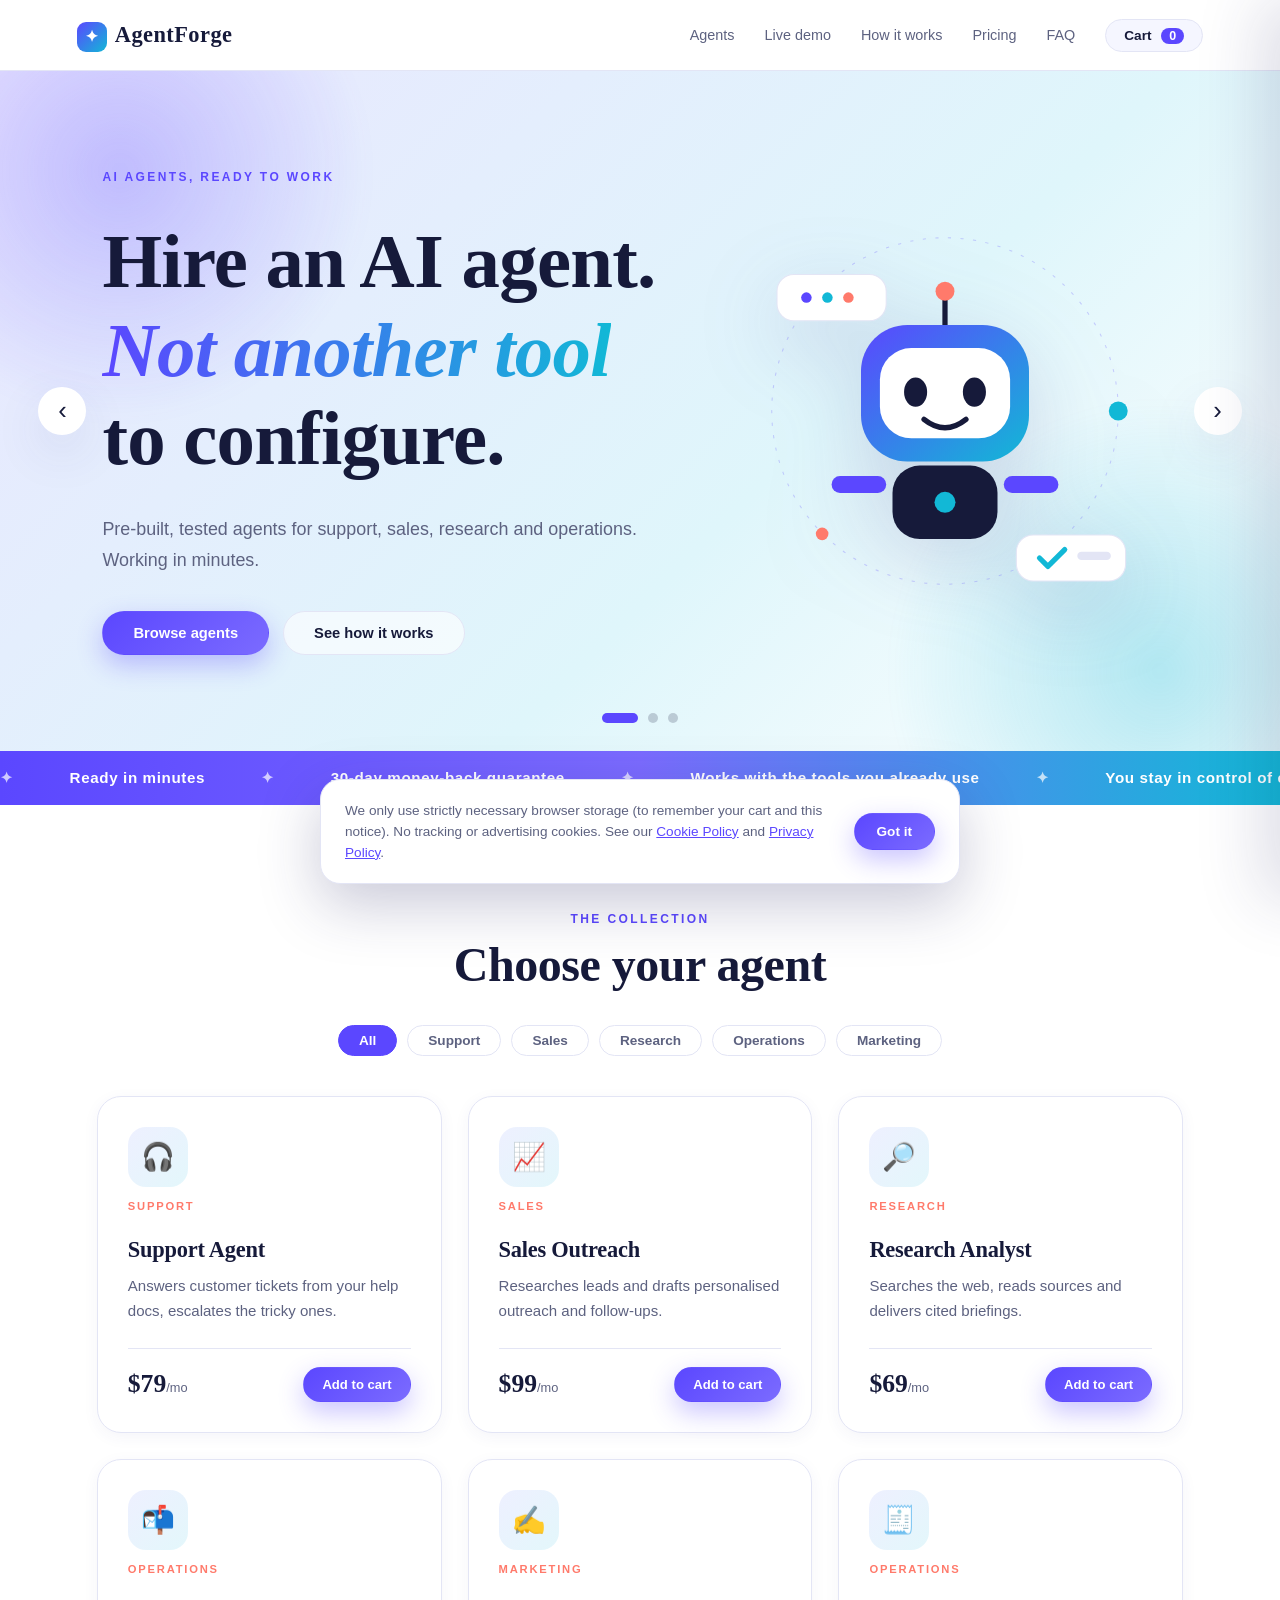
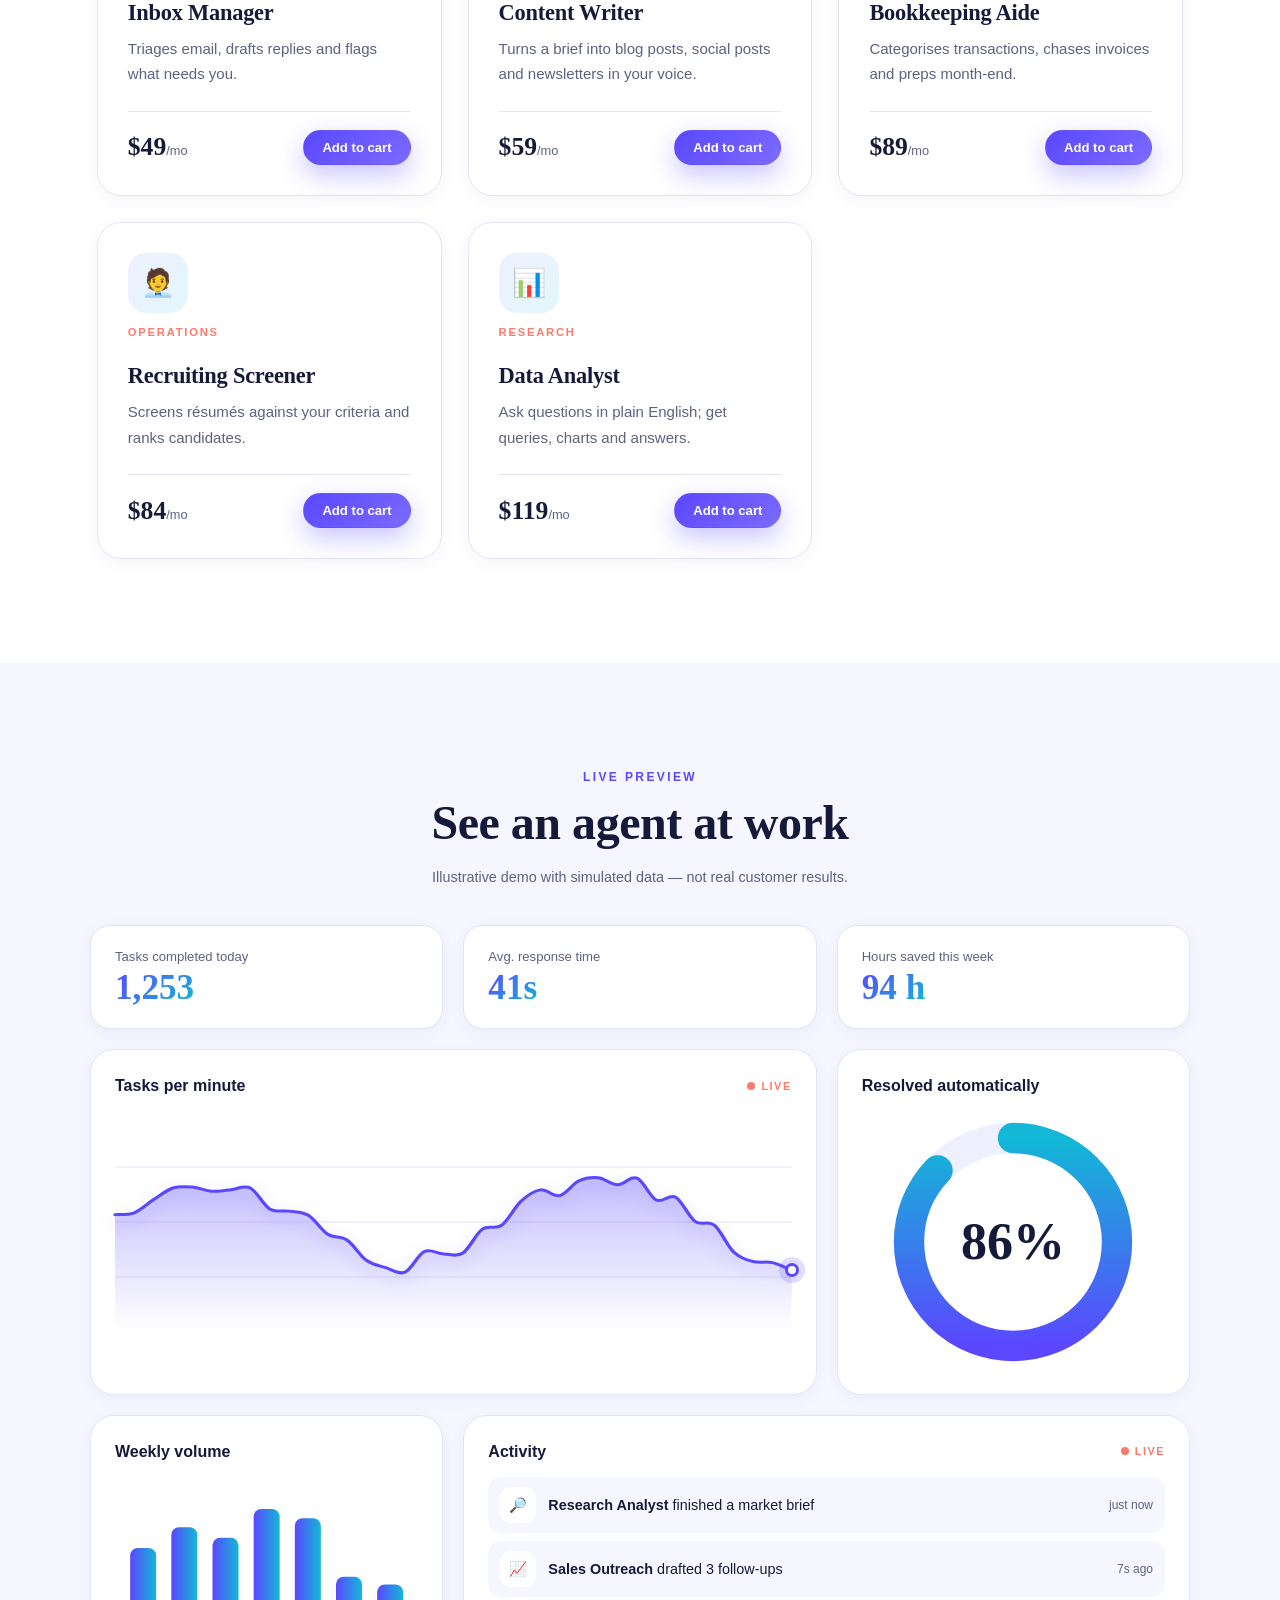
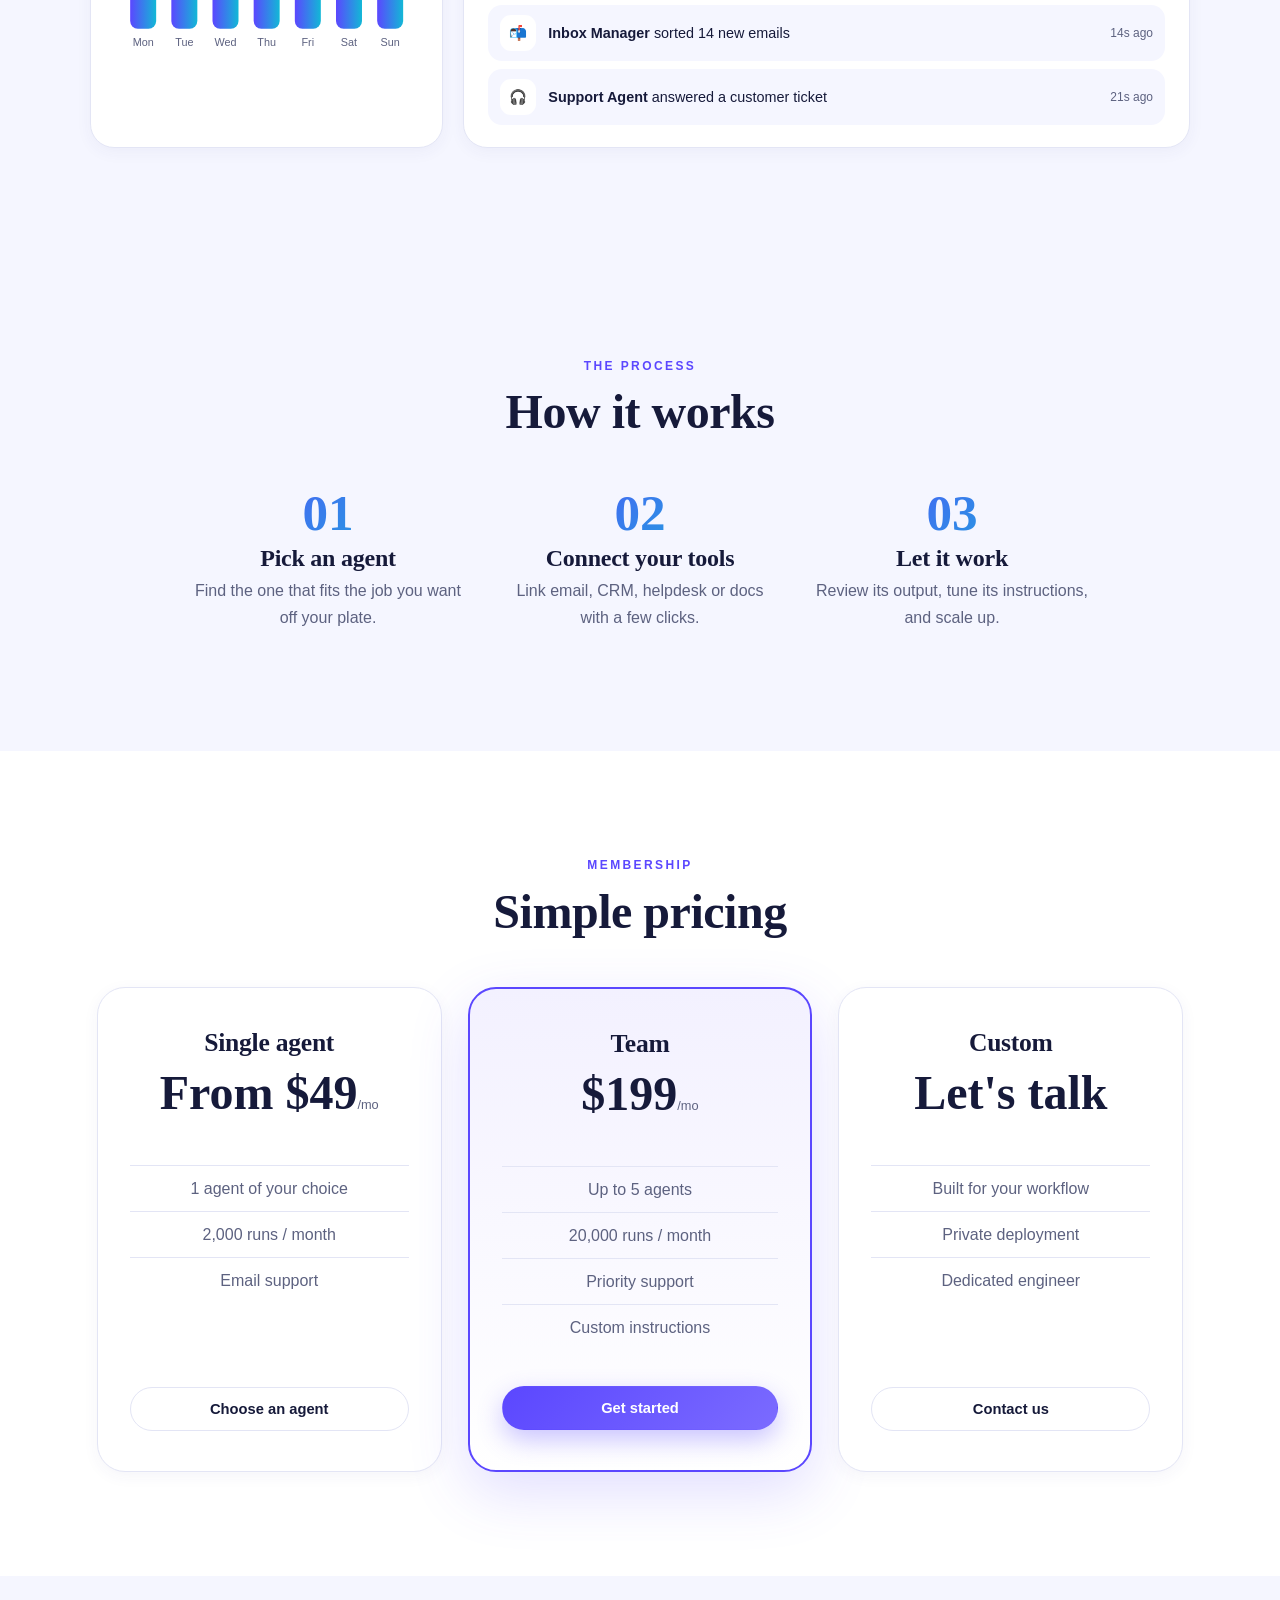
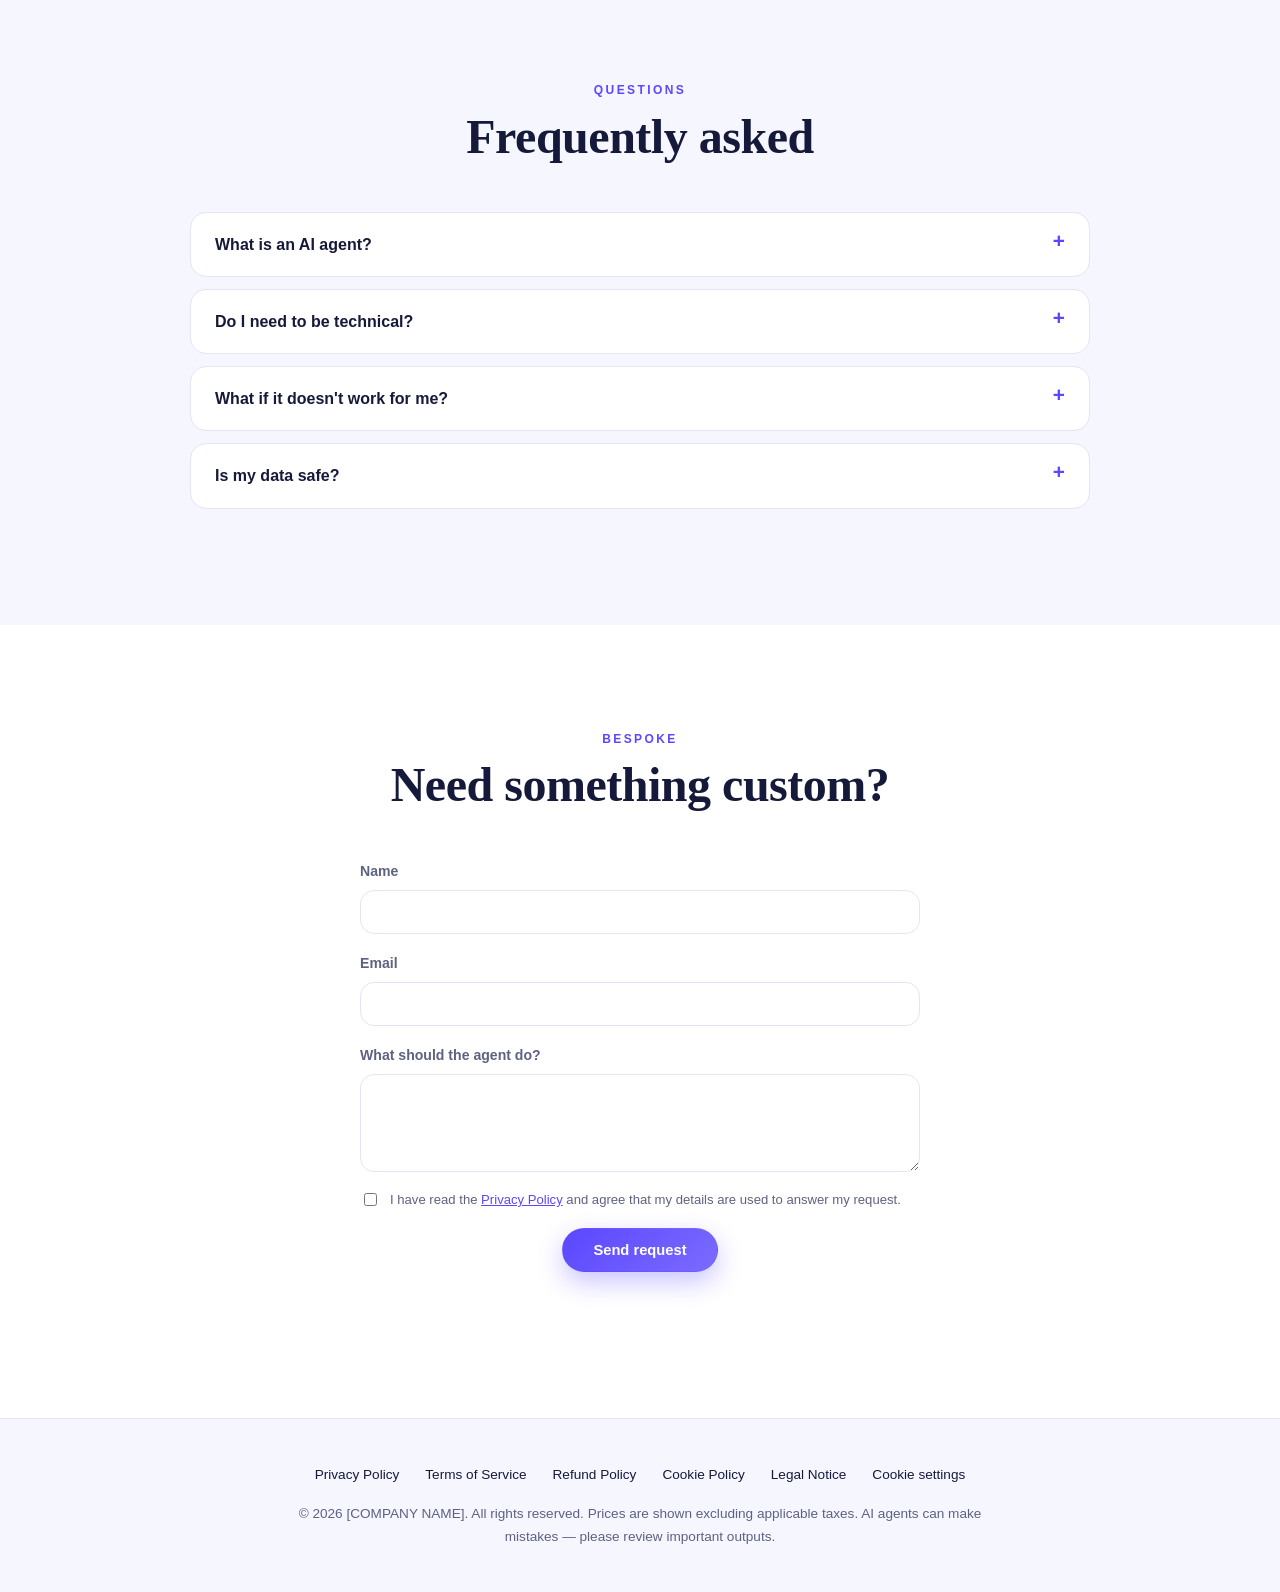
==== commit 30a36c88: "Add animated hero illustrations and live simulated charts section Co-Authored-By: Claude Sonnet 5.5 " ====
--- a/index.html
+++ b/index.html
@@ -12,6 +12,7 @@
     <a class="logo" href="#top"><span class="mark">✦</span>AgentForge</a>
     <nav>
       <a href="#agents">Agents</a>
+      <a href="#live">Live demo</a>
       <a href="#how">How it works</a>
       <a href="#pricing">Pricing</a>
       <a href="#faq">FAQ</a>
@@ -24,30 +25,66 @@
       <div class="slides">
         <div class="slide s1 active">
           <div class="blob b1"></div><div class="blob b2"></div>
-          <div class="slide-inner">
+          <div class="slide-inner"><div class="copy">
             <p class="eyebrow">AI agents, ready to work</p>
             <h1>Hire an AI agent.<br><em>Not another tool</em> to configure.</h1>
             <p class="lead">Pre-built, tested agents for support, sales, research and operations. Working in minutes.</p>
             <div class="cta"><a class="btn primary" href="#agents">Browse agents</a><a class="btn ghost" href="#how">See how it works</a></div>
           </div>
+          <div class="art-wrap"><svg class="art" viewBox="0 0 400 400" role="img" aria-label="Friendly AI agent floating with chat bubbles">
+            <defs><linearGradient id="g1" x1="0" y1="0" x2="1" y2="1"><stop offset="0" stop-color="#5b47ff"/><stop offset="1" stop-color="#12b8d6"/></linearGradient></defs>
+            <g class="orbit"><circle cx="200" cy="200" r="165" fill="none" stroke="#5b47ff" stroke-opacity=".25" stroke-dasharray="3 9"/><circle cx="365" cy="200" r="9" fill="#12b8d6"/><circle cx="83" cy="317" r="6" fill="#ff7a6b"/></g>
+            <g class="bob">
+              <line x1="200" y1="92" x2="200" y2="118" stroke="#161a3a" stroke-width="5" stroke-linecap="round"/>
+              <circle class="pulse" cx="200" cy="86" r="9" fill="#ff7a6b"/>
+              <rect x="120" y="118" width="160" height="130" rx="44" fill="url(#g1)"/>
+              <rect x="138" y="140" width="124" height="86" rx="30" fill="#fff"/>
+              <g class="eyes"><ellipse cx="172" cy="182" rx="11" ry="14" fill="#161a3a"/><ellipse cx="228" cy="182" rx="11" ry="14" fill="#161a3a"/></g>
+              <path d="M180 208 Q200 224 220 208" fill="none" stroke="#161a3a" stroke-width="5" stroke-linecap="round"/>
+              <rect x="150" y="252" width="100" height="70" rx="26" fill="#161a3a"/>
+              <circle cx="200" cy="287" r="10" fill="#12b8d6" class="pulse"/>
+              <g class="wave"><rect x="256" y="262" width="52" height="16" rx="8" fill="#5b47ff"/></g>
+              <rect x="92" y="262" width="52" height="16" rx="8" fill="#5b47ff"/>
+            </g>
+            <g class="bubble b-a"><rect x="40" y="70" width="104" height="44" rx="16" fill="#fff" stroke="#e3e5f5"/><circle cx="68" cy="92" r="5" fill="#5b47ff"/><circle cx="88" cy="92" r="5" fill="#12b8d6"/><circle cx="108" cy="92" r="5" fill="#ff7a6b"/></g>
+            <g class="bubble b-b"><rect x="268" y="318" width="104" height="44" rx="16" fill="#fff" stroke="#e3e5f5"/><path d="M290 340 l8 8 l16 -16" fill="none" stroke="#12b8d6" stroke-width="5" stroke-linecap="round" stroke-linejoin="round"/><rect x="326" y="334" width="32" height="8" rx="4" fill="#e3e5f5"/></g>
+          </svg></div></div>
         </div>
         <div class="slide s2">
           <div class="blob b1"></div><div class="blob b2"></div>
-          <div class="slide-inner">
+          <div class="slide-inner"><div class="copy">
             <p class="eyebrow">Gentle on your time</p>
             <h1>Let the busywork<br><em>grow quietly</em> in the background.</h1>
             <p class="lead">Inbox triage, bookkeeping, outreach and research — handled while you focus on the work you love.</p>
             <div class="cta"><a class="btn primary" href="#pricing">View pricing</a></div>
           </div>
+          <div class="art-wrap"><svg class="art" viewBox="0 0 400 400" role="img" aria-label="Inbox items being sorted and checked off">
+            <rect x="60" y="60" width="280" height="280" rx="32" fill="#fff" stroke="#f1d9d2" stroke-width="2"/>
+            <g class="rows">
+              <g class="row r1"><rect x="90" y="96" width="220" height="50" rx="14" fill="#fff3ee"/><circle cx="118" cy="121" r="12" fill="#ff7a6b"/><rect x="142" y="108" width="110" height="9" rx="4.5" fill="#e8c9c0"/><rect x="142" y="125" width="70" height="8" rx="4" fill="#f0d8d1"/><path class="tick" d="M280 120 l8 8 l16 -16" fill="none" stroke="#12b8d6" stroke-width="5" stroke-linecap="round" stroke-linejoin="round"/></g>
+              <g class="row r2"><rect x="90" y="160" width="220" height="50" rx="14" fill="#f1efff"/><circle cx="118" cy="185" r="12" fill="#5b47ff"/><rect x="142" y="172" width="120" height="9" rx="4.5" fill="#cfc9f6"/><rect x="142" y="189" width="80" height="8" rx="4" fill="#ded9fa"/><path class="tick" d="M280 184 l8 8 l16 -16" fill="none" stroke="#12b8d6" stroke-width="5" stroke-linecap="round" stroke-linejoin="round"/></g>
+              <g class="row r3"><rect x="90" y="224" width="220" height="50" rx="14" fill="#e6f8fc"/><circle cx="118" cy="249" r="12" fill="#12b8d6"/><rect x="142" y="236" width="100" height="9" rx="4.5" fill="#b9e6ef"/><rect x="142" y="253" width="60" height="8" rx="4" fill="#cdeff5"/><path class="tick" d="M280 248 l8 8 l16 -16" fill="none" stroke="#12b8d6" stroke-width="5" stroke-linecap="round" stroke-linejoin="round"/></g>
+            </g>
+            <g class="fly f1"><rect x="0" y="0" width="44" height="30" rx="6" fill="#fff" stroke="#ff7a6b" stroke-width="2.5"/><path d="M2 3 L22 18 L42 3" fill="none" stroke="#ff7a6b" stroke-width="2.5"/></g>
+            <g class="fly f2"><rect x="0" y="0" width="44" height="30" rx="6" fill="#fff" stroke="#5b47ff" stroke-width="2.5"/><path d="M2 3 L22 18 L42 3" fill="none" stroke="#5b47ff" stroke-width="2.5"/></g>
+            <circle class="pulse" cx="318" cy="76" r="14" fill="#ff7a6b"/><text x="318" y="82" text-anchor="middle" font-size="16" font-weight="700" fill="#fff" font-family="sans-serif">3</text>
+          </svg></div></div>
         </div>
         <div class="slide s3">
           <div class="blob b1"></div><div class="blob b2"></div>
-          <div class="slide-inner">
+          <div class="slide-inner"><div class="copy">
             <p class="eyebrow">Made for you</p>
             <h1>Need something<br><em>one of a kind?</em></h1>
             <p class="lead">We'll shape a custom agent around your workflow, your tools and your voice.</p>
             <div class="cta"><a class="btn primary" href="#contact">Request a custom agent</a></div>
           </div>
+          <div class="art-wrap"><svg class="art" viewBox="0 0 400 400" role="img" aria-label="Gears turning while a custom agent is built">
+            <g class="gear spin" style="transform-origin:150px 220px"><circle cx="150" cy="220" r="78" fill="#5b47ff"/><circle cx="150" cy="220" r="34" fill="#fff"/><g fill="#5b47ff"><rect x="136" y="124" width="28" height="30" rx="6"/><rect x="136" y="286" width="28" height="30" rx="6"/><rect x="54" y="206" width="30" height="28" rx="6"/><rect x="216" y="206" width="30" height="28" rx="6"/><rect x="136" y="124" width="28" height="30" rx="6" transform="rotate(45 150 220)"/><rect x="136" y="286" width="28" height="30" rx="6" transform="rotate(45 150 220)"/><rect x="54" y="206" width="30" height="28" rx="6" transform="rotate(45 150 220)"/><rect x="216" y="206" width="30" height="28" rx="6" transform="rotate(45 150 220)"/></g></g>
+            <g class="gear spin-r" style="transform-origin:272px 130px"><circle cx="272" cy="130" r="52" fill="#12b8d6"/><circle cx="272" cy="130" r="22" fill="#fff"/><g fill="#12b8d6"><rect x="262" y="66" width="20" height="22" rx="5"/><rect x="262" y="172" width="20" height="22" rx="5"/><rect x="208" y="120" width="22" height="20" rx="5"/><rect x="314" y="120" width="22" height="20" rx="5"/></g></g>
+            <g class="twinkle t1"><path d="M330 250 l6 18 l18 6 l-18 6 l-6 18 l-6 -18 l-18 -6 l18 -6z" fill="#ff7a6b"/></g>
+            <g class="twinkle t2"><path d="M70 90 l4 12 l12 4 l-12 4 l-4 12 l-4 -12 l-12 -4 l12 -4z" fill="#5b47ff"/></g>
+            <g class="twinkle t3"><path d="M300 330 l3 9 l9 3 l-9 3 l-3 9 l-3 -9 l-9 -3 l9 -3z" fill="#12b8d6"/></g>
+          </svg></div></div>
         </div>
       </div>
       <button class="arrow prev" aria-label="Previous slide">‹</button>
@@ -61,6 +98,45 @@
       <p class="kicker">The Collection</p><h2>Choose your agent</h2>
       <div class="filters" id="filters"></div>
       <div class="grid" id="grid"></div>
+    </section>
+
+    <section id="live" class="section alt reveal">
+      <p class="kicker">Live preview</p>
+      <h2>See an agent at work</h2>
+      <p class="demo-note">Illustrative demo with simulated data — not real customer results.</p>
+      <div class="dash" id="dash">
+        <div class="kpis">
+          <div class="kpi"><small>Tasks completed today</small><strong data-count="1284">0</strong></div>
+          <div class="kpi"><small>Avg. response time</small><strong data-count="42" data-suffix="s">0</strong></div>
+          <div class="kpi"><small>Hours saved this week</small><strong data-count="96" data-suffix=" h">0</strong></div>
+        </div>
+        <div class="panel wide">
+          <div class="panel-head"><span>Tasks per minute</span><span class="live-dot">LIVE</span></div>
+          <div class="chart"><svg id="lineChart" viewBox="0 0 600 220" preserveAspectRatio="none" role="img" aria-label="Live line chart of tasks per minute (simulated)">
+            <defs><linearGradient id="area" x1="0" y1="0" x2="0" y2="1"><stop offset="0" stop-color="#5b47ff" stop-opacity=".35"/><stop offset="1" stop-color="#5b47ff" stop-opacity="0"/></linearGradient></defs>
+            <g class="gridlines" stroke="#e3e5f5"><line x1="0" y1="55" x2="600" y2="55"/><line x1="0" y1="110" x2="600" y2="110"/><line x1="0" y1="165" x2="600" y2="165"/></g>
+            <path id="lcArea" fill="url(#area)"/><path id="lcLine" fill="none" stroke="#5b47ff" stroke-width="3" stroke-linejoin="round" stroke-linecap="round"/>
+          </svg>
+          <span class="pt" id="lcDot"></span></div>
+        </div>
+        <div class="panel">
+          <div class="panel-head"><span>Resolved automatically</span></div>
+          <svg viewBox="0 0 120 120" class="donut" role="img" aria-label="Donut chart, 87 percent (simulated)">
+            <circle cx="60" cy="60" r="48" fill="none" stroke="#eef0ff" stroke-width="14"/>
+            <circle id="donutArc" cx="60" cy="60" r="48" fill="none" stroke="url(#dg)" stroke-width="14" stroke-linecap="round" stroke-dasharray="0 302" transform="rotate(-90 60 60)"/>
+            <defs><linearGradient id="dg"><stop offset="0" stop-color="#5b47ff"/><stop offset="1" stop-color="#12b8d6"/></linearGradient></defs>
+            <text x="60" y="68" text-anchor="middle" font-size="24" font-weight="700" fill="#161a3a" font-family="Georgia,serif" id="donutText">0%</text>
+          </svg>
+        </div>
+        <div class="panel">
+          <div class="panel-head"><span>Weekly volume</span></div>
+          <svg id="bars" viewBox="0 0 280 160" class="bars" role="img" aria-label="Bar chart of weekly volume (simulated)"></svg>
+        </div>
+        <div class="panel wide">
+          <div class="panel-head"><span>Activity</span><span class="live-dot">LIVE</span></div>
+          <ul class="feed" id="feed" aria-live="off"></ul>
+        </div>
+      </div>
     </section>
 
     <section id="how" class="section alt reveal">
@@ -139,5 +215,6 @@
 
   <script src="consent.js"></script>
   <script src="app.js"></script>
+  <script src="live.js"></script>
 </body>
 </html>
--- a/styles.css
+++ b/styles.css
@@ -158,3 +158,63 @@
 .legal th{background:var(--soft)}
 @media(max-width:700px){.nav nav a{display:none}.arrow{display:none}.section{padding:72px 6vw}}
 @media(prefers-reduced-motion:reduce){*{animation:none!important;transition:none!important}.reveal{opacity:1;transform:none}}
+/* hero illustrations */
+.slide-inner{max-width:1100px;width:100%;display:grid;grid-template-columns:1.1fr .9fr;gap:40px;align-items:center;text-align:left}
+.slide-inner .copy{min-width:0}
+.slide-inner .lead{margin-left:0}
+.slide-inner .cta{justify-content:flex-start}
+.art-wrap{display:grid;place-items:center}
+.art{width:min(100%,420px);height:auto;overflow:visible;filter:drop-shadow(0 24px 40px rgba(60,60,140,.18))}
+.slide.active .art-wrap{animation:rise 1.2s .2s cubic-bezier(.2,.7,.2,1) both}
+.bob{animation:bob 4s ease-in-out infinite}
+@keyframes bob{50%{transform:translateY(-12px)}}
+.orbit{transform-origin:200px 200px;animation:spin 24s linear infinite}
+@keyframes spin{to{transform:rotate(360deg)}}
+.pulse{animation:pulse 1.8s ease-in-out infinite;transform-box:fill-box;transform-origin:center}
+@keyframes pulse{50%{transform:scale(1.35);opacity:.65}}
+.eyes{transform-box:fill-box;transform-origin:center;animation:blink 4.5s infinite}
+@keyframes blink{0%,92%,100%{transform:scaleY(1)}95%{transform:scaleY(.08)}}
+.wave{transform-box:fill-box;transform-origin:0 50%;animation:wave 1.6s ease-in-out infinite}
+@keyframes wave{0%,100%{transform:rotate(0)}50%{transform:rotate(-24deg)}}
+.bubble{animation:pop 5s ease-in-out infinite;transform-box:fill-box;transform-origin:center}
+.b-b{animation-delay:2.5s}
+@keyframes pop{0%,100%{opacity:0;transform:translateY(10px) scale(.85)}15%,75%{opacity:1;transform:none}90%{opacity:0;transform:translateY(-8px)}}
+.tick{stroke-dasharray:40;stroke-dashoffset:40;animation:draw 6s infinite}
+.r2 .tick{animation-delay:1.2s}.r3 .tick{animation-delay:2.4s}
+@keyframes draw{0%{stroke-dashoffset:40}12%,85%{stroke-dashoffset:0}100%{stroke-dashoffset:40}}
+.row{animation:rowin 6s infinite;transform-box:fill-box}
+.r2{animation-delay:1.2s}.r3{animation-delay:2.4s}
+@keyframes rowin{0%{opacity:.35}12%,85%{opacity:1}100%{opacity:.35}}
+.fly{animation:fly 5s ease-in-out infinite;opacity:0}
+.f1{animation-delay:0s}.f2{animation-delay:2.4s}
+@keyframes fly{0%{transform:translate(10px,330px) rotate(-10deg);opacity:0}15%{opacity:1}70%{transform:translate(180px,170px) rotate(8deg) scale(.7);opacity:1}100%{transform:translate(220px,150px) scale(.2);opacity:0}}
+.spin{animation:spin 14s linear infinite}.spin-r{animation:spin 9.3s linear infinite reverse}
+.twinkle{transform-box:fill-box;transform-origin:center;animation:twinkle 2.6s ease-in-out infinite}
+.t2{animation-delay:.9s}.t3{animation-delay:1.7s}
+@keyframes twinkle{0%,100%{transform:scale(.4) rotate(0);opacity:.3}50%{transform:scale(1.15) rotate(45deg);opacity:1}}
+/* live dashboard */
+.demo-note{text-align:center;color:var(--muted);margin:-34px auto 36px;font-size:.9rem}
+.section.alt .dash{max-width:1100px}
+.dash{display:grid;grid-template-columns:repeat(12,1fr);gap:20px}
+.kpis{grid-column:1/-1;display:grid;grid-template-columns:repeat(auto-fit,minmax(200px,1fr));gap:20px}
+.kpi{background:#fff;border:1px solid var(--line);border-radius:20px;padding:20px 24px;box-shadow:0 4px 16px rgba(60,60,140,.05)}
+.kpi small{display:block;color:var(--muted);font-size:.82rem}
+.kpi strong{font:700 2.2rem var(--serif);background:linear-gradient(135deg,var(--accent),var(--cyan));-webkit-background-clip:text;background-clip:text;color:transparent}
+.panel{position:relative;grid-column:span 4;background:#fff;border:1px solid var(--line);border-radius:24px;padding:22px 24px;box-shadow:0 4px 16px rgba(60,60,140,.05)}
+.panel.wide{grid-column:span 8}
+.panel-head{display:flex;justify-content:space-between;align-items:center;font-weight:600;margin-bottom:12px}
+.live-dot{font-size:.68rem;letter-spacing:.14em;color:var(--coral);display:inline-flex;align-items:center;gap:6px}
+.live-dot::before{content:"";width:8px;height:8px;border-radius:50%;background:var(--coral);animation:pulse 1.4s infinite}
+#lineChart{width:100%;height:220px;display:block;overflow:visible}
+#lcLine{filter:drop-shadow(0 6px 8px rgba(91,71,255,.3))}
+.chart{position:relative}
+.pt{position:absolute;width:14px;height:14px;margin:-7px 0 0 -7px;border-radius:50%;background:#fff;border:3px solid var(--accent);box-shadow:0 0 0 6px rgba(91,71,255,.18);transition:left 1.4s linear,top 1.4s linear;pointer-events:none}
+.donut{display:block;width:100%;max-width:260px;margin:0 auto}
+.bars{display:block;width:100%;margin:0 auto}
+.bars .bar{fill:url(#dg);transition:y 1s cubic-bezier(.2,.7,.2,1),height 1s cubic-bezier(.2,.7,.2,1)}
+.feed{list-style:none;margin:0;padding:0;display:grid;gap:8px;min-height:240px;align-content:start}
+.feed li{display:grid;grid-template-columns:36px 1fr auto;gap:12px;align-items:center;padding:10px 12px;border-radius:14px;background:var(--soft);font-size:.9rem;animation:feedin .6s cubic-bezier(.2,.7,.2,1) both}
+.feed .fi{width:36px;height:36px;display:grid;place-items:center;background:#fff;border-radius:11px}
+.feed time{color:var(--muted);font-size:.75rem}
+@keyframes feedin{from{opacity:0;transform:translateY(-14px)}}
+@media(max-width:900px){.slide-inner{grid-template-columns:1fr;text-align:center;gap:10px}.slide-inner .lead{margin-left:auto}.slide-inner .cta{justify-content:center}.art{width:200px}.slide{padding:0 6vw}.panel,.panel.wide{grid-column:1/-1}h1{font-size:clamp(2rem,8vw,3rem)}}
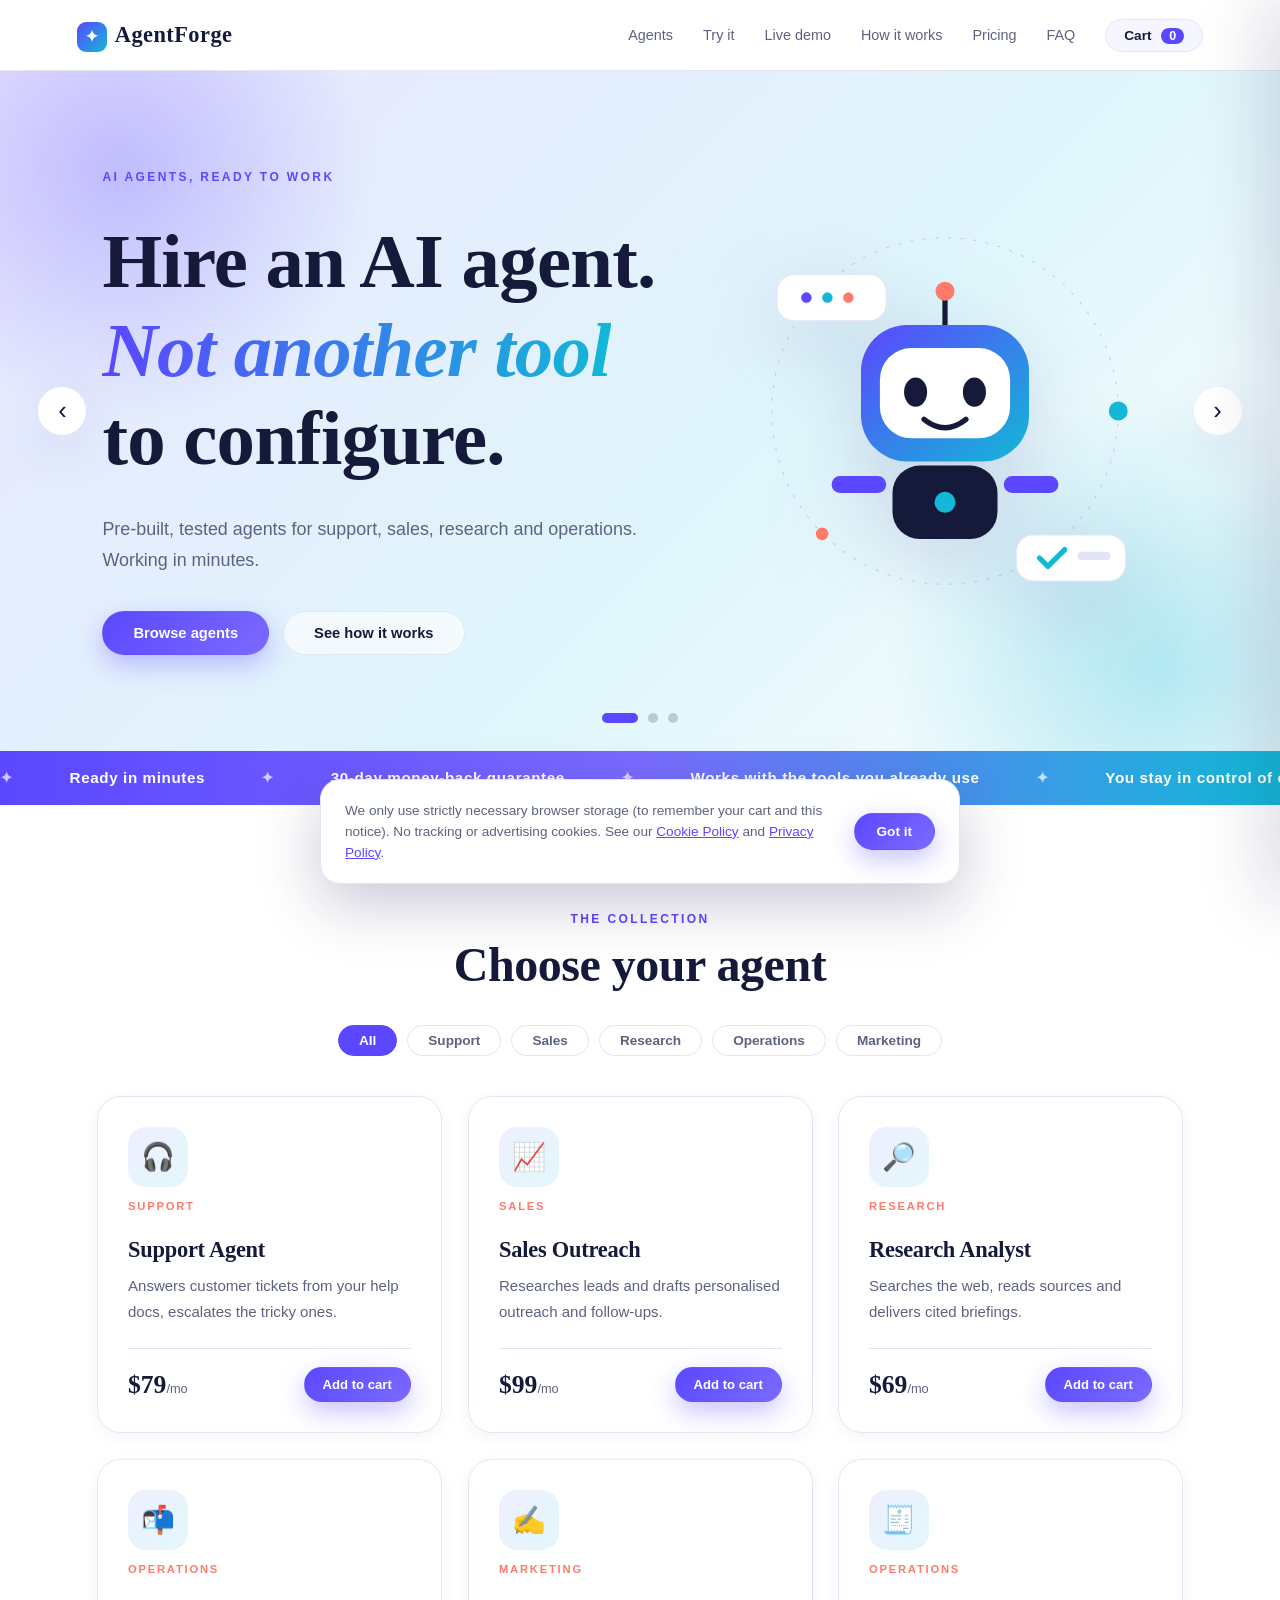
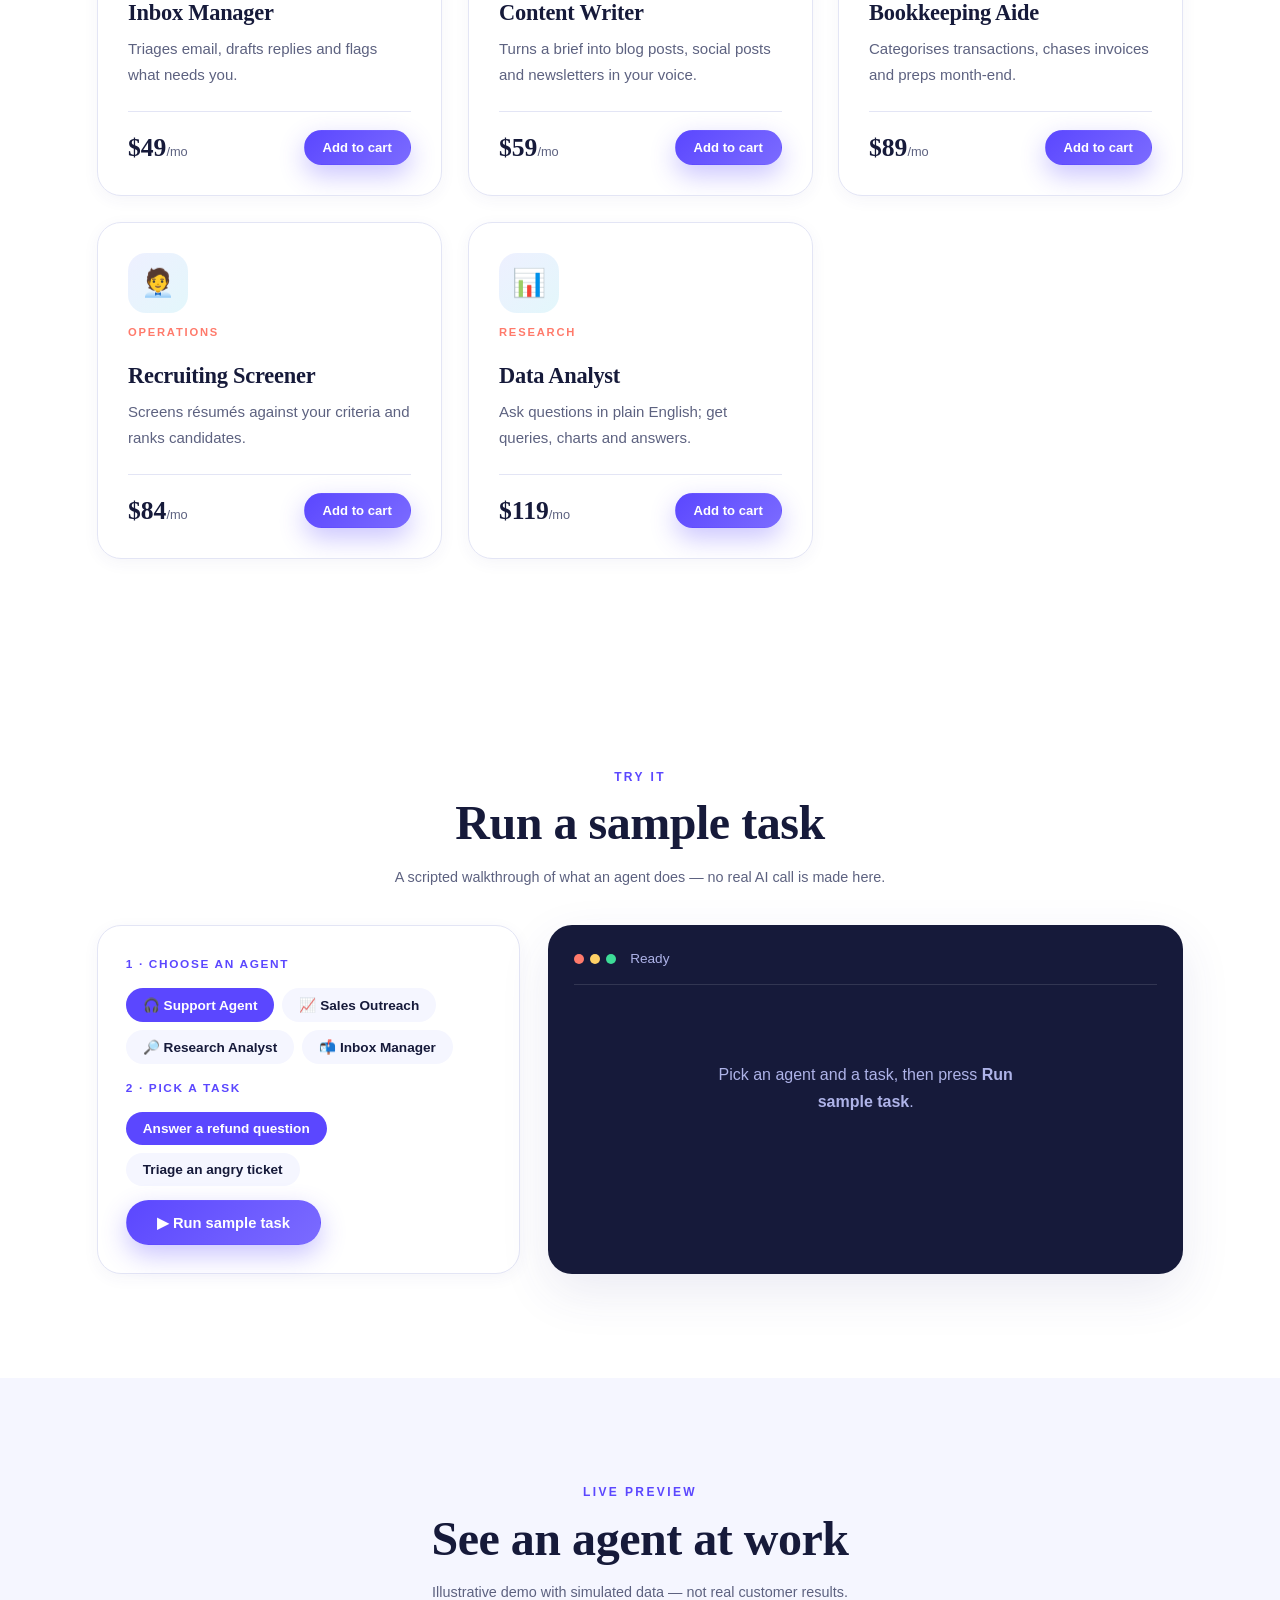
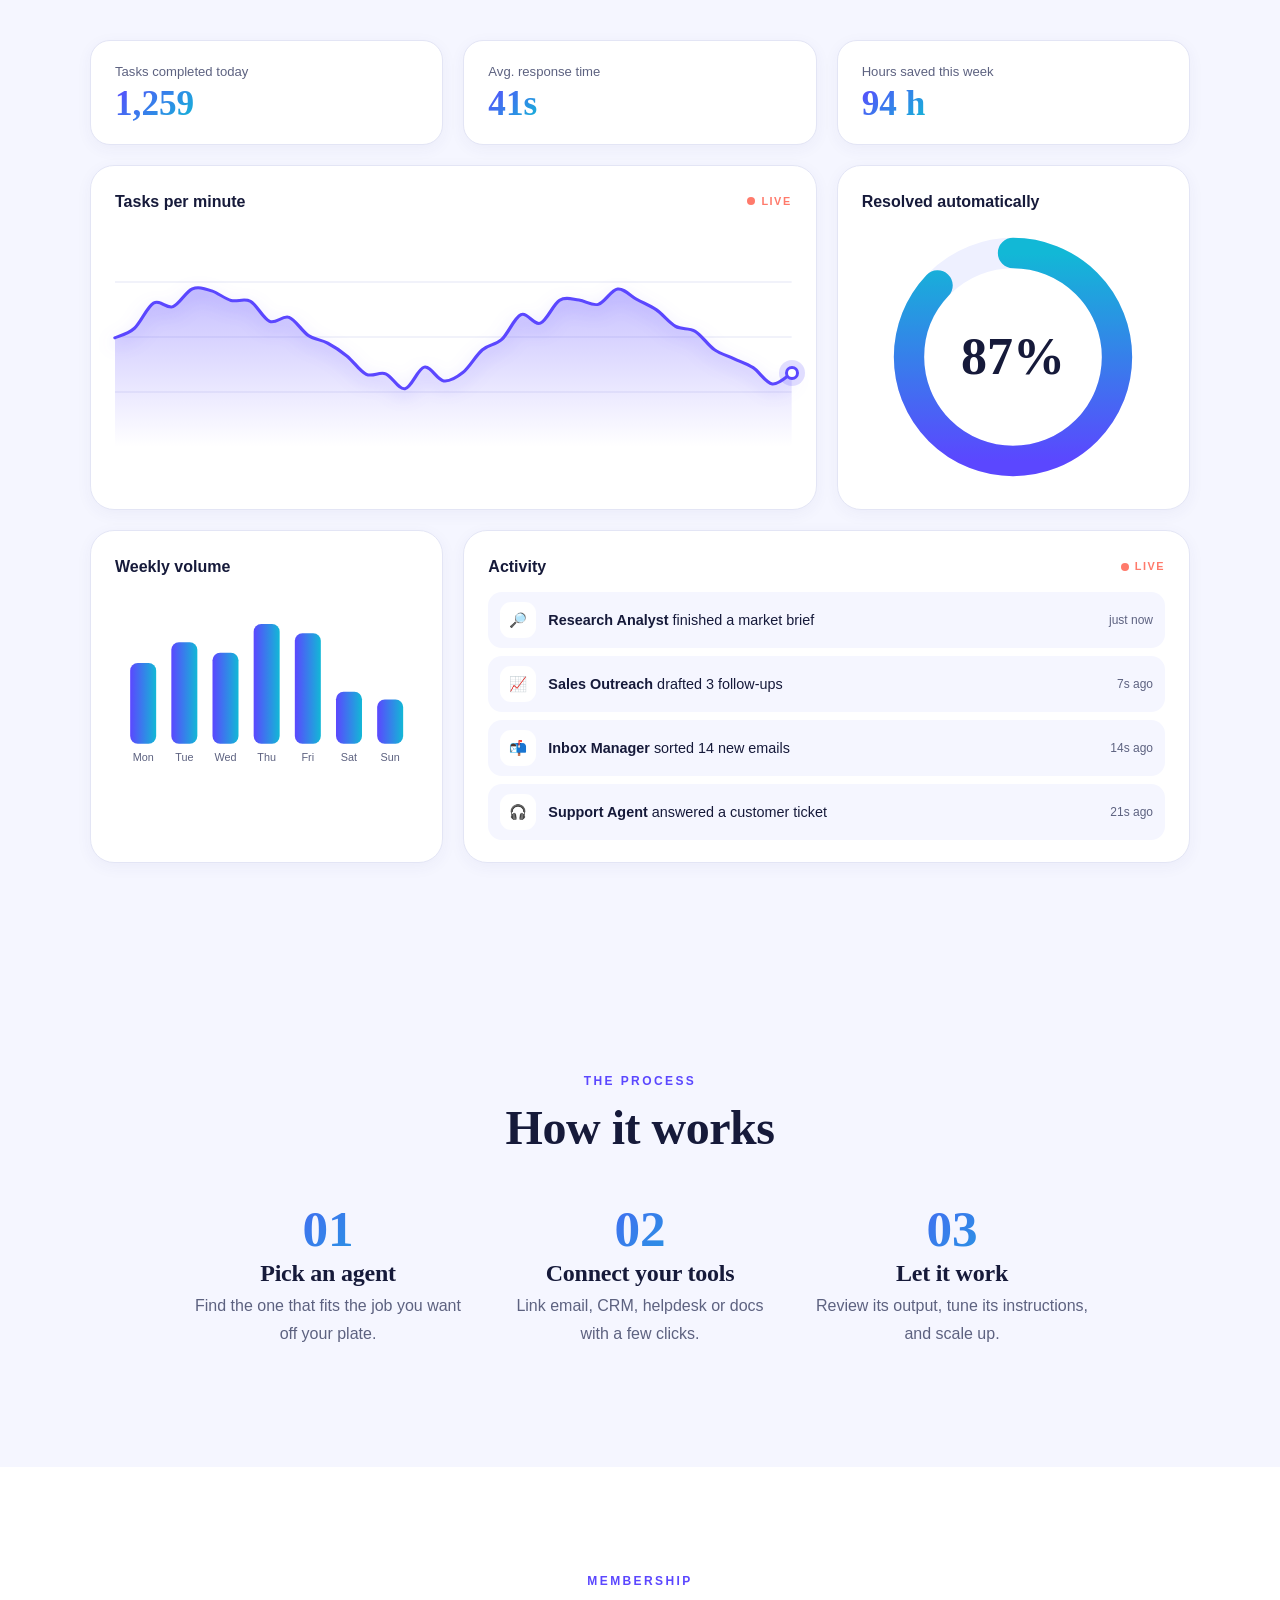
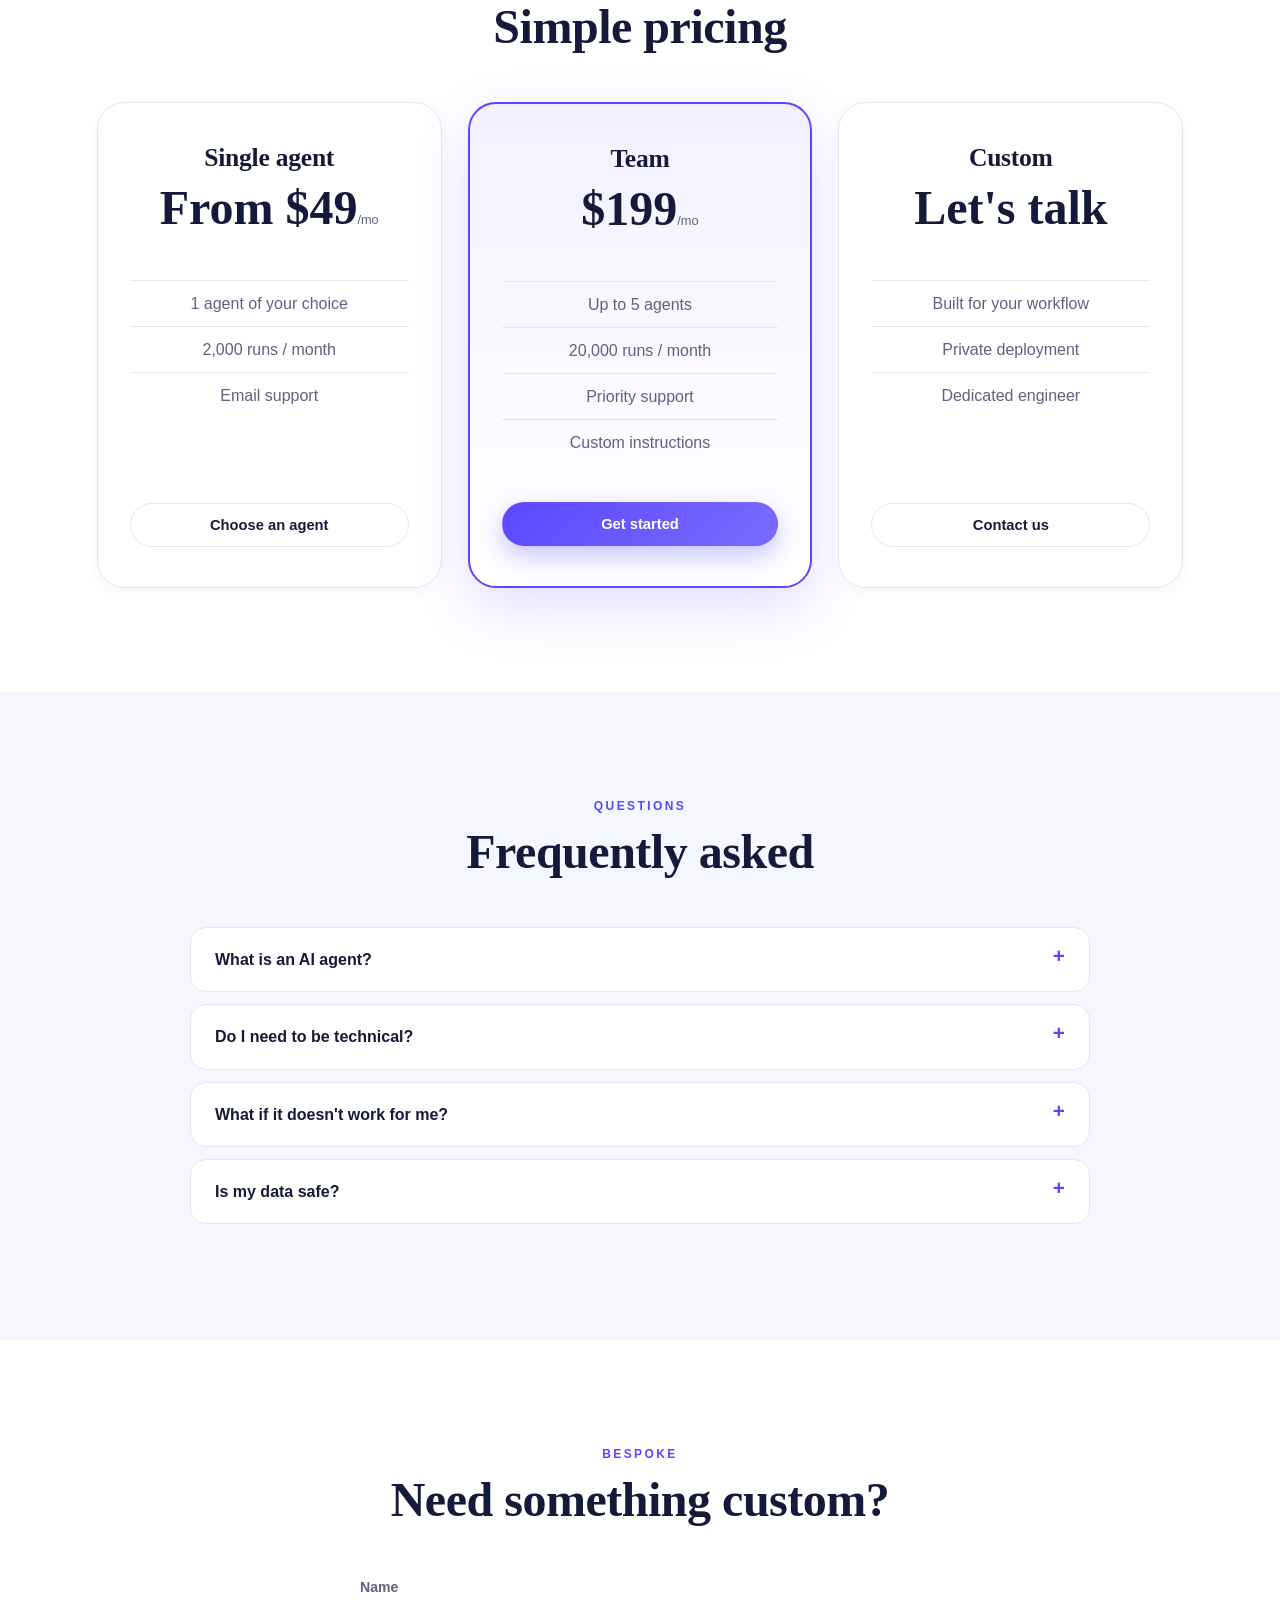
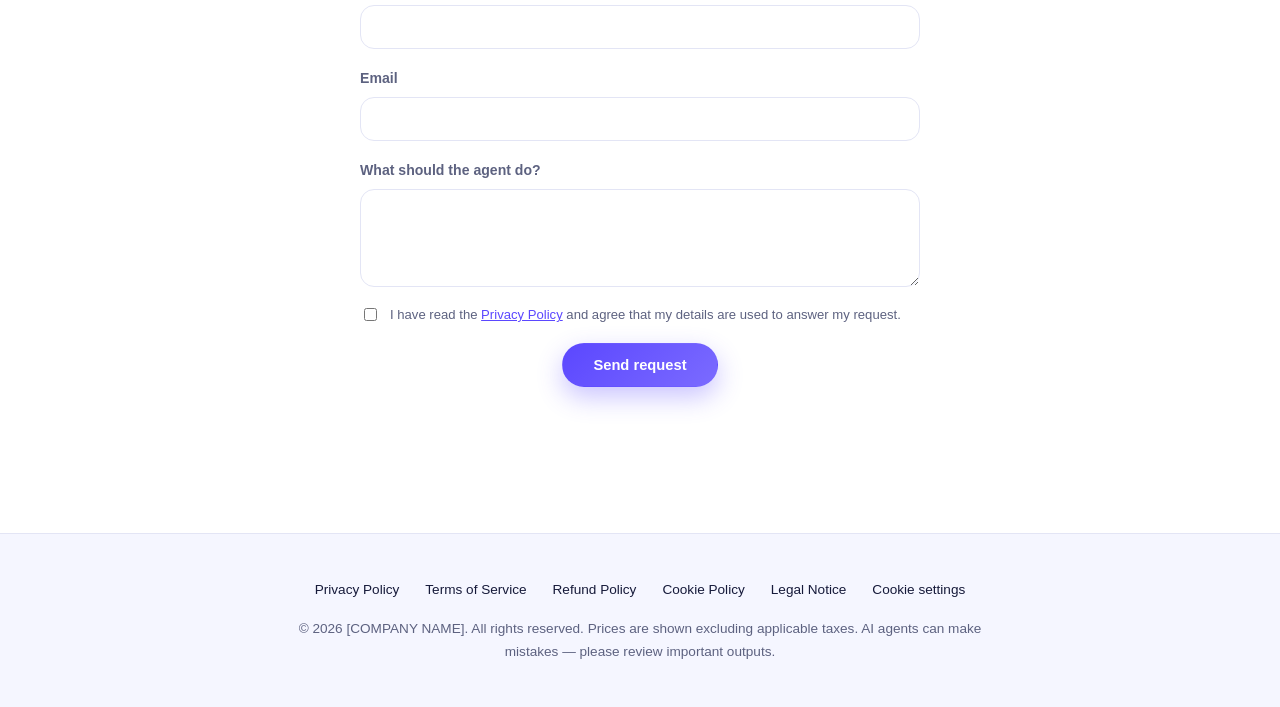
==== commit e72e0428: "Add scripted 'Run a sample task' demo and animated card hover effects Co-Authored-By: Claude Sonnet " ====
--- a/index.html
+++ b/index.html
@@ -12,6 +12,7 @@
     <a class="logo" href="#top"><span class="mark">✦</span>AgentForge</a>
     <nav>
       <a href="#agents">Agents</a>
+      <a href="#try">Try it</a>
       <a href="#live">Live demo</a>
       <a href="#how">How it works</a>
       <a href="#pricing">Pricing</a>
@@ -100,6 +101,27 @@
       <div class="grid" id="grid"></div>
     </section>
 
+    <section id="try" class="section reveal">
+      <p class="kicker">Try it</p>
+      <h2>Run a sample task</h2>
+      <p class="demo-note">A scripted walkthrough of what an agent does — no real AI call is made here.</p>
+      <div class="try">
+        <div class="try-controls">
+          <p class="lbl">1 · Choose an agent</p>
+          <div class="tabs" id="tryAgents" role="tablist"></div>
+          <p class="lbl">2 · Pick a task</p>
+          <div class="tasks" id="tryTasks"></div>
+          <button class="btn primary" id="tryRun">▶ Run sample task</button>
+        </div>
+        <div class="run" id="tryOut" aria-live="polite">
+          <div class="run-head"><span class="dots3"><i></i><i></i><i></i></span><span id="runTitle">Ready</span></div>
+          <ol class="steps-run" id="runSteps"></ol>
+          <div class="result" id="runResult"></div>
+          <p class="idle" id="runIdle">Pick an agent and a task, then press <strong>Run sample task</strong>.</p>
+        </div>
+      </div>
+    </section>
+
     <section id="live" class="section alt reveal">
       <p class="kicker">Live preview</p>
       <h2>See an agent at work</h2>
@@ -216,5 +238,6 @@
   <script src="consent.js"></script>
   <script src="app.js"></script>
   <script src="live.js"></script>
+  <script src="demo.js"></script>
 </body>
 </html>
--- a/styles.css
+++ b/styles.css
@@ -218,3 +218,41 @@
 .feed time{color:var(--muted);font-size:.75rem}
 @keyframes feedin{from{opacity:0;transform:translateY(-14px)}}
 @media(max-width:900px){.slide-inner{grid-template-columns:1fr;text-align:center;gap:10px}.slide-inner .lead{margin-left:auto}.slide-inner .cta{justify-content:center}.art{width:200px}.slide{padding:0 6vw}.panel,.panel.wide{grid-column:1/-1}h1{font-size:clamp(2rem,8vw,3rem)}}
+/* card hover animation */
+.card{position:relative;overflow:hidden;transform:perspective(900px) rotateX(var(--rx,0)) rotateY(var(--ry,0));transition:transform .25s ease,box-shadow .35s,border-color .35s}
+.card::after{content:"";position:absolute;inset:0;pointer-events:none;opacity:0;transition:opacity .3s;background:radial-gradient(240px circle at var(--mx,50%) var(--my,50%),rgba(91,71,255,.14),transparent 70%)}
+.card:hover::after{opacity:1}
+.card:hover{transform:perspective(900px) rotateX(var(--rx,0)) rotateY(var(--ry,0)) translateY(-6px)}
+.card:hover .icon{animation:wiggle .7s ease}
+.card .icon{transition:background .3s,transform .3s}
+.card:hover .icon{background:linear-gradient(135deg,#dcd7ff,#c9f1f8)}
+@keyframes wiggle{0%,100%{transform:rotate(0) scale(1)}20%{transform:rotate(-12deg) scale(1.15)}45%{transform:rotate(10deg) scale(1.15)}70%{transform:rotate(-5deg) scale(1.08)}}
+.card .btn.primary{position:relative;overflow:hidden}
+.card .btn.primary::after{content:"";position:absolute;top:0;left:-60%;width:40%;height:100%;background:linear-gradient(100deg,transparent,rgba(255,255,255,.55),transparent);transform:skewX(-20deg)}
+.card:hover .btn.primary::after{animation:sheen .9s ease}
+@keyframes sheen{to{left:130%}}
+/* try demo */
+.try{display:grid;grid-template-columns:minmax(0,.8fr) minmax(0,1.2fr);gap:28px;align-items:stretch}
+.try-controls{background:#fff;border:1px solid var(--line);border-radius:24px;padding:28px;box-shadow:0 4px 16px rgba(60,60,140,.05);display:flex;flex-direction:column;gap:14px}
+.lbl{margin:0;font-size:.74rem;font-weight:700;letter-spacing:.14em;text-transform:uppercase;color:var(--accent)}
+.tabs,.tasks{display:flex;flex-wrap:wrap;gap:8px}
+.tab,.task{background:var(--soft);border:1.5px solid transparent;border-radius:999px;padding:8px 16px;cursor:pointer;font:600 .85rem var(--sans);color:var(--text);transition:.2s}
+.tab:hover,.task:hover{border-color:var(--accent)}
+.tab.on,.task.on{background:var(--accent);color:#fff}
+.try-controls .btn{margin-top:auto;align-self:flex-start}
+.try-controls .btn:disabled{opacity:.7;cursor:progress}
+.run{background:#161a3a;color:#e9ebff;border-radius:24px;padding:22px 26px 26px;min-height:340px;box-shadow:var(--shadow);position:relative}
+.run-head{display:flex;gap:14px;align-items:center;padding-bottom:14px;border-bottom:1px solid rgba(255,255,255,.12);font-size:.85rem;color:#aeb3e8}
+.dots3{display:inline-flex;gap:6px}.dots3 i{width:10px;height:10px;border-radius:50%;background:#ff7a6b}.dots3 i:nth-child(2){background:#ffd166}.dots3 i:nth-child(3){background:#3ddc97}
+.steps-run{list-style:none;margin:16px 0 0;padding:0;display:grid;gap:10px}
+.steps-run li{display:flex;gap:12px;align-items:center;animation:feedin .4s both;font-size:.95rem}
+.steps-run .done{color:#aeb3e8}
+.spin{width:18px;height:18px;border-radius:50%;border:2.5px solid rgba(255,255,255,.2);border-top-color:#12b8d6;animation:rot .8s linear infinite;flex:none}
+@keyframes rot{to{transform:rotate(360deg)}}
+.ck{width:18px;height:18px;border-radius:50%;background:#3ddc97;color:#0c1f17;font-size:.7rem;font-weight:800;display:grid;place-items:center;flex:none}
+.result{margin-top:18px;background:rgba(255,255,255,.07);border:1px solid rgba(255,255,255,.14);border-radius:16px;padding:16px 18px;display:none}
+.result.show{display:block;animation:feedin .5s both}
+.result small{color:#12b8d6;font-weight:700;letter-spacing:.1em;text-transform:uppercase;font-size:.68rem}
+.result p{margin:8px 0 0;white-space:pre-line;line-height:1.6}
+.idle{margin:60px auto 0;text-align:center;color:#aeb3e8;max-width:300px}
+@media(max-width:900px){.try{grid-template-columns:1fr}}
